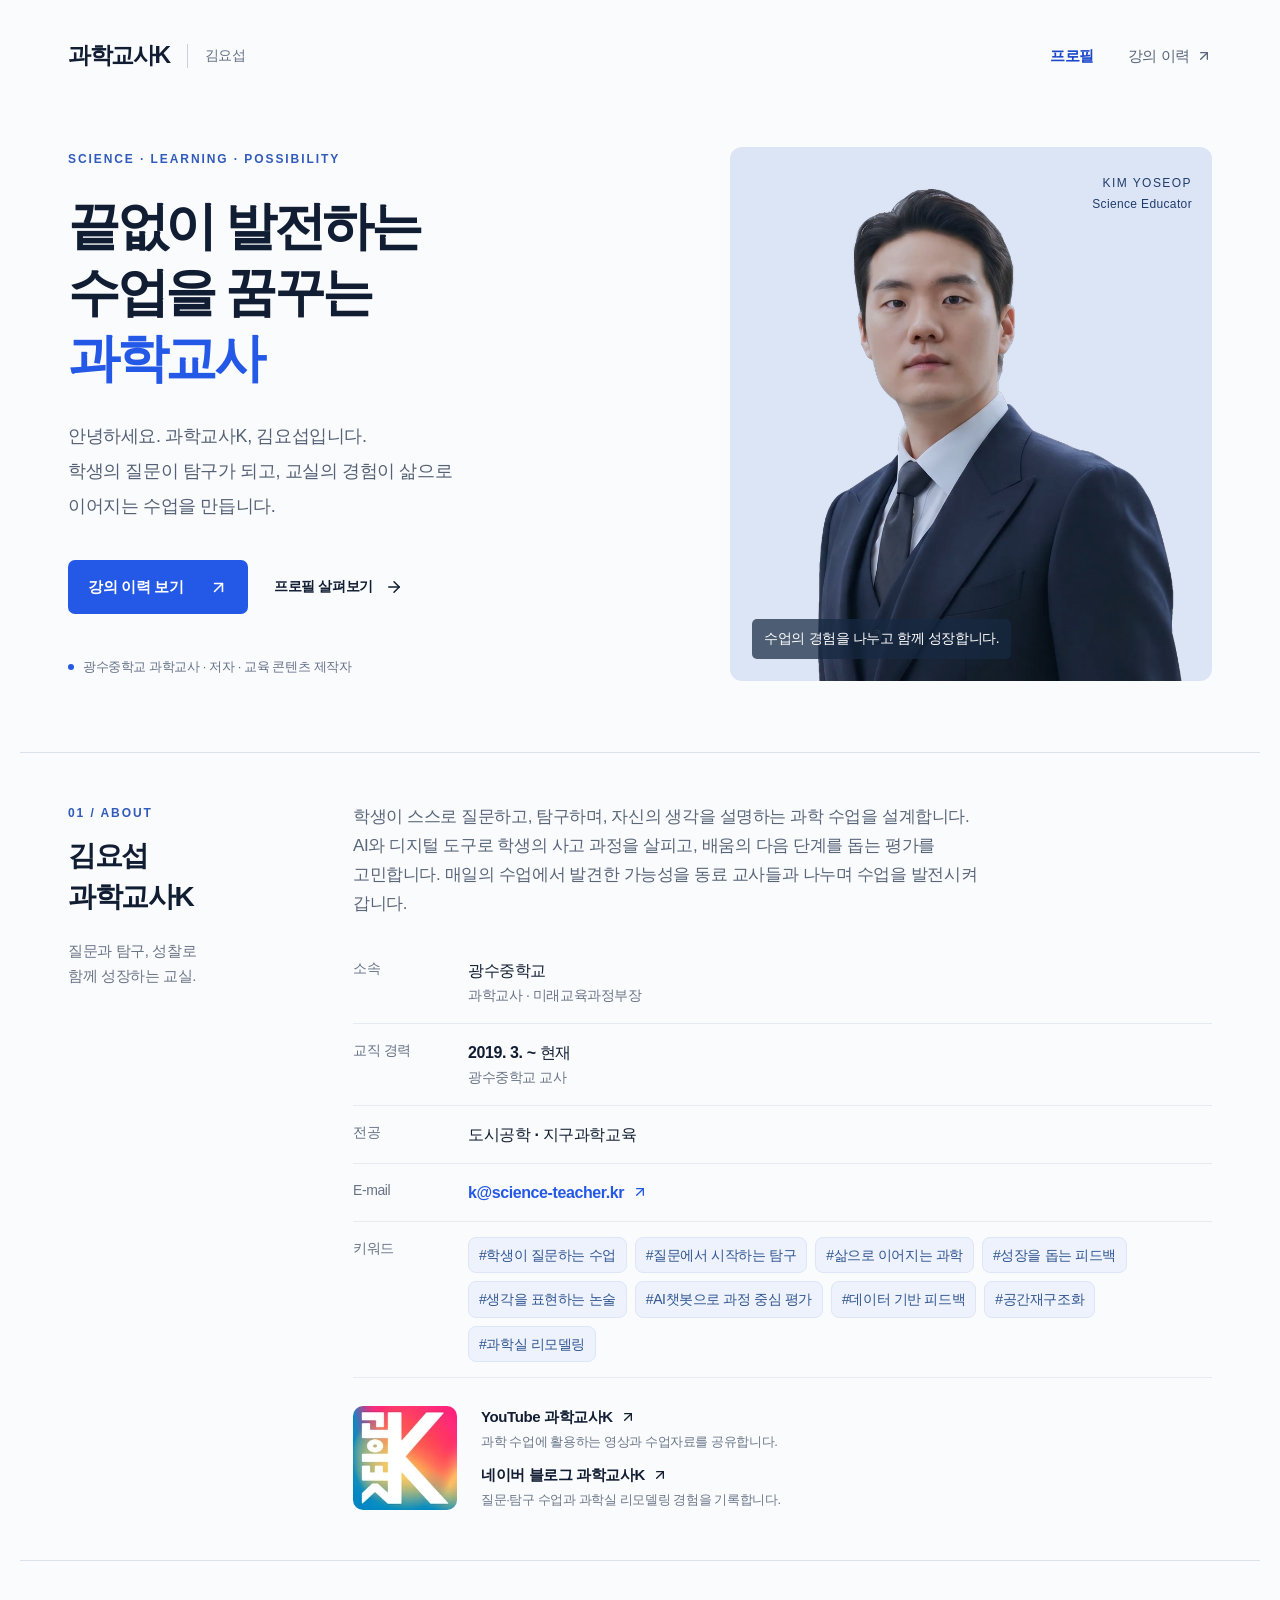
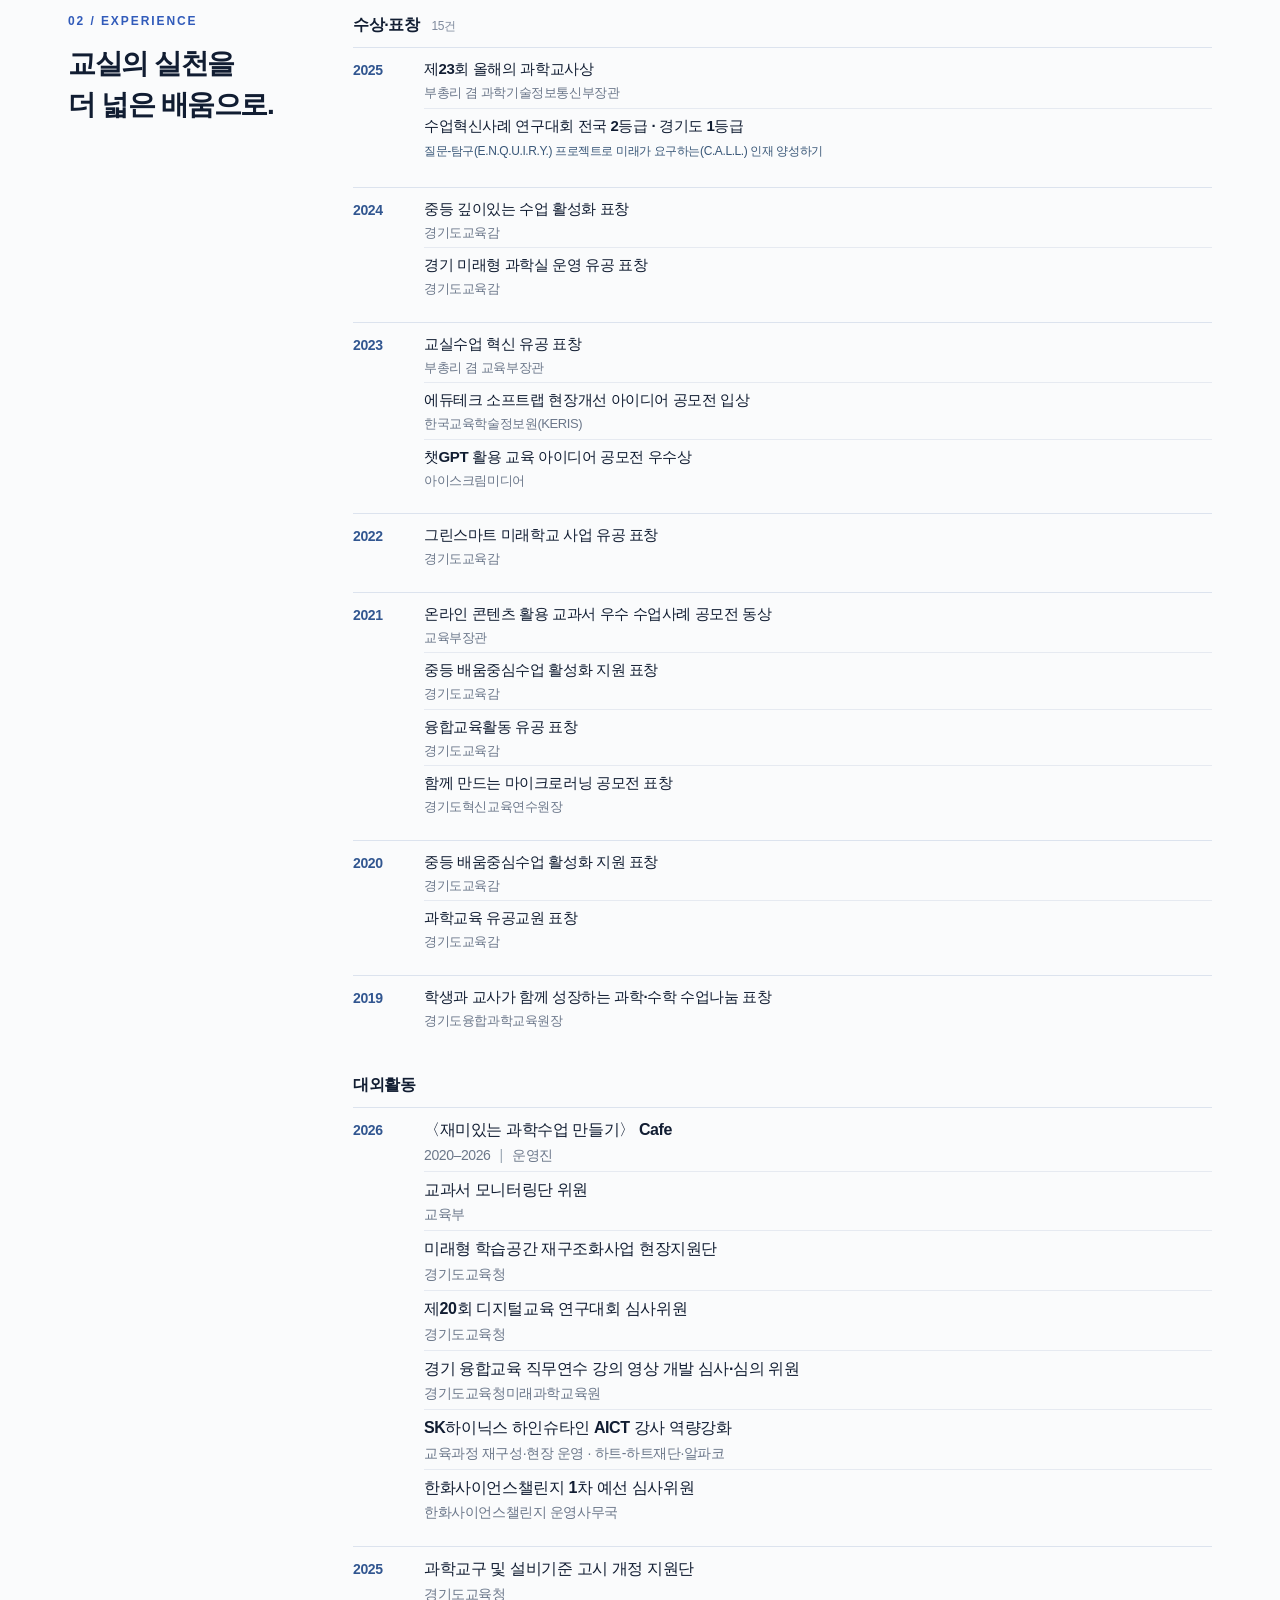
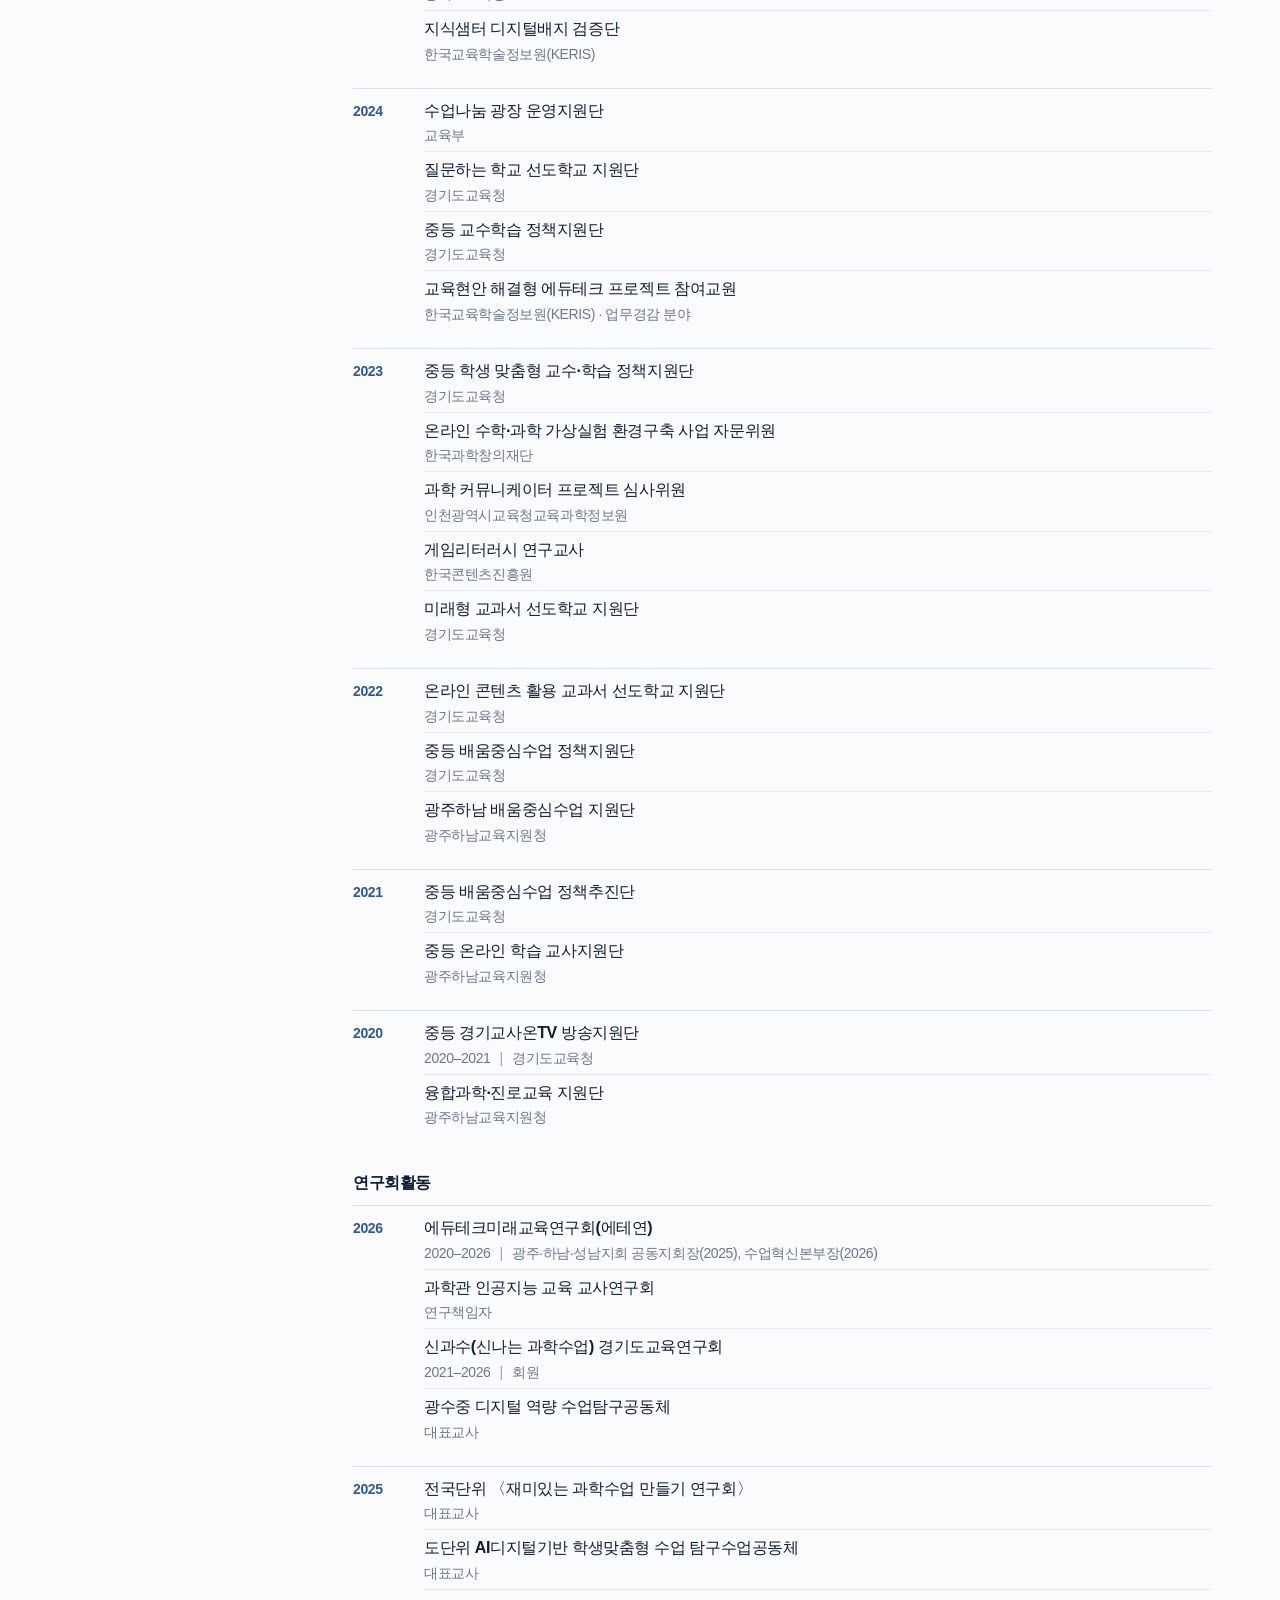
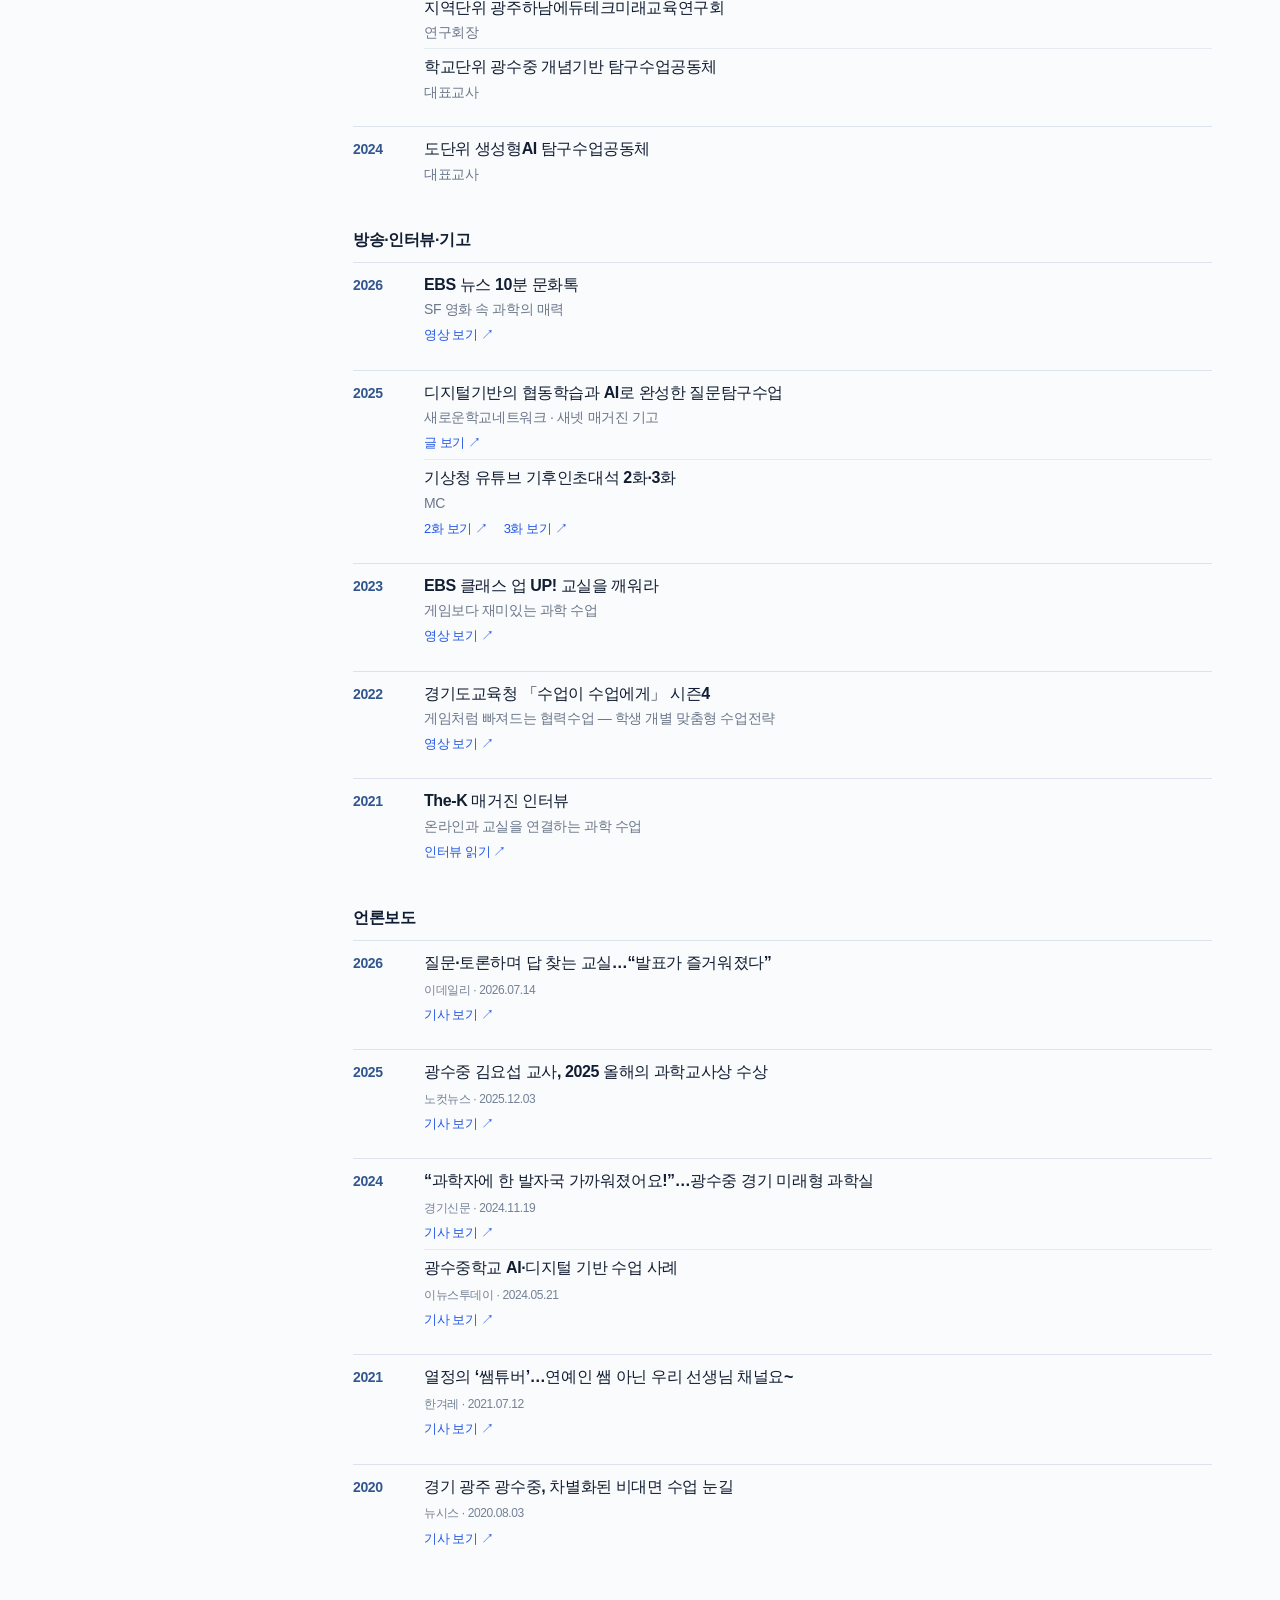
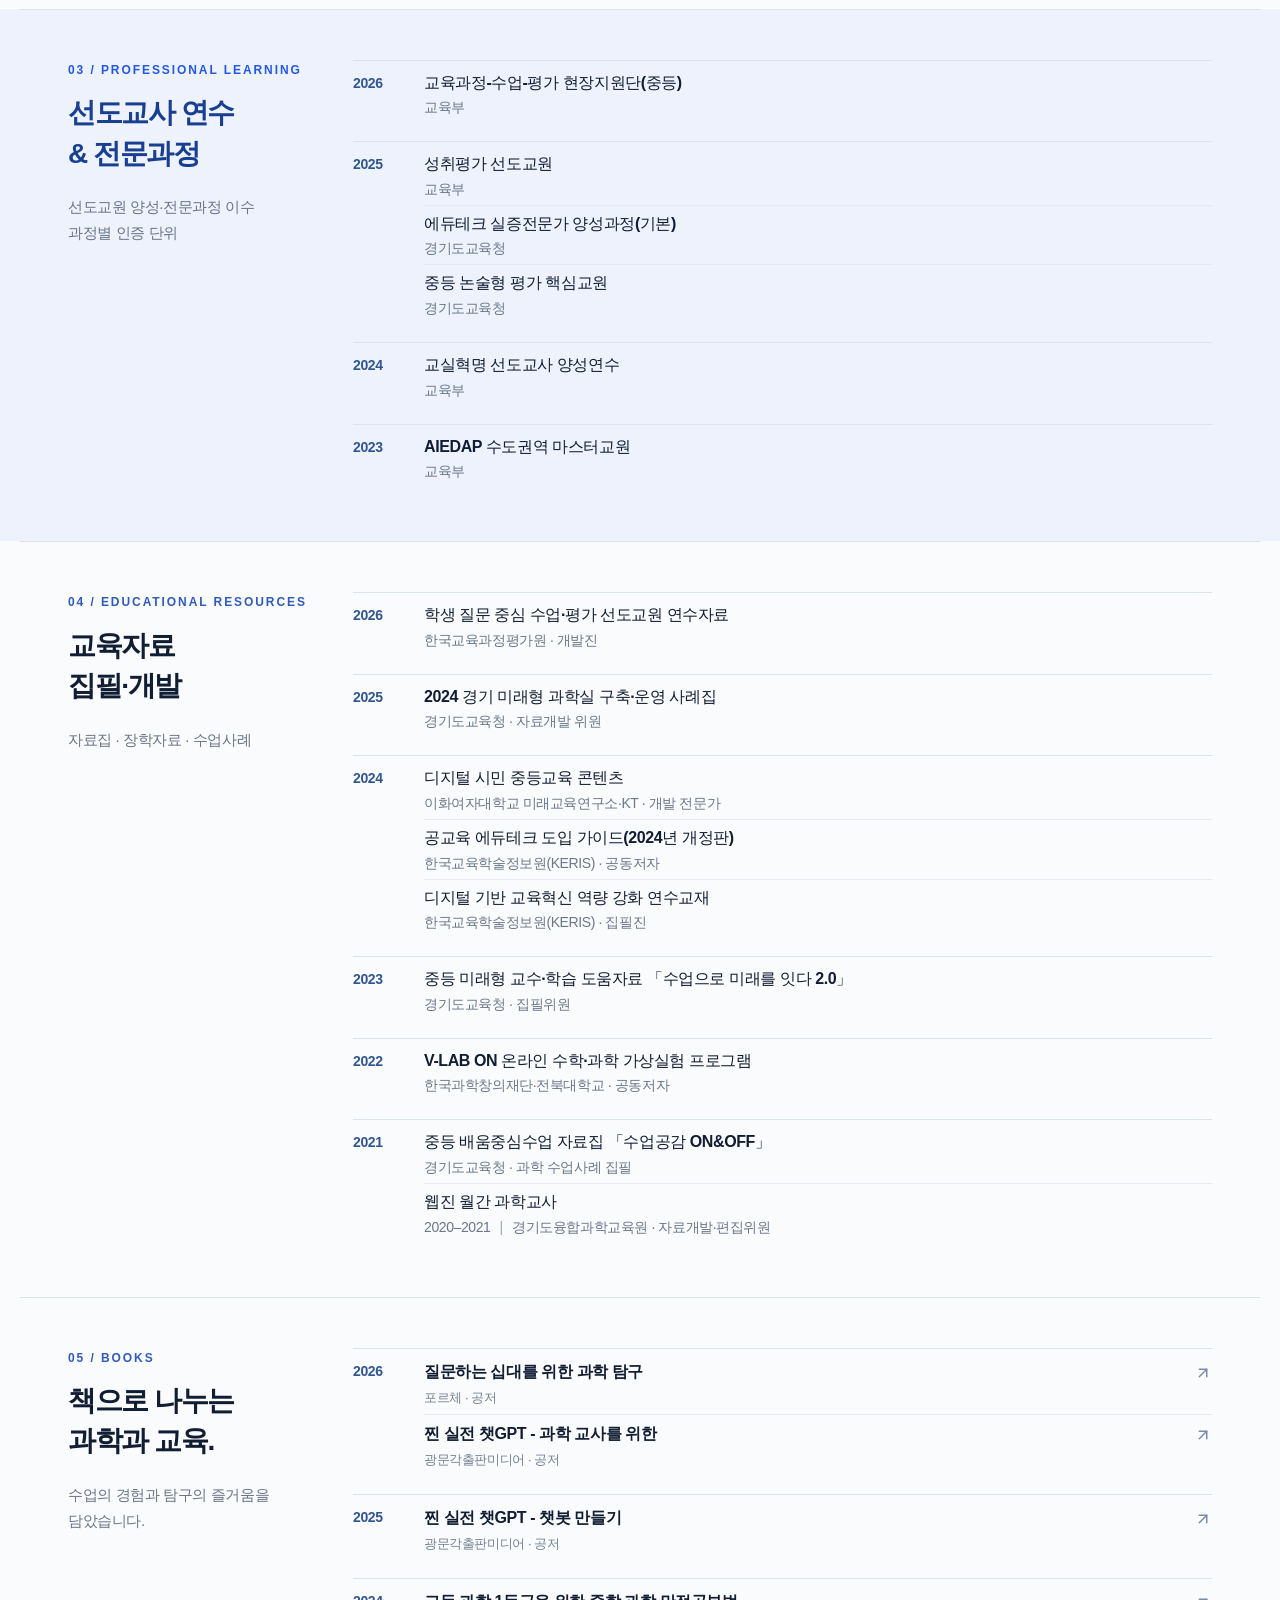
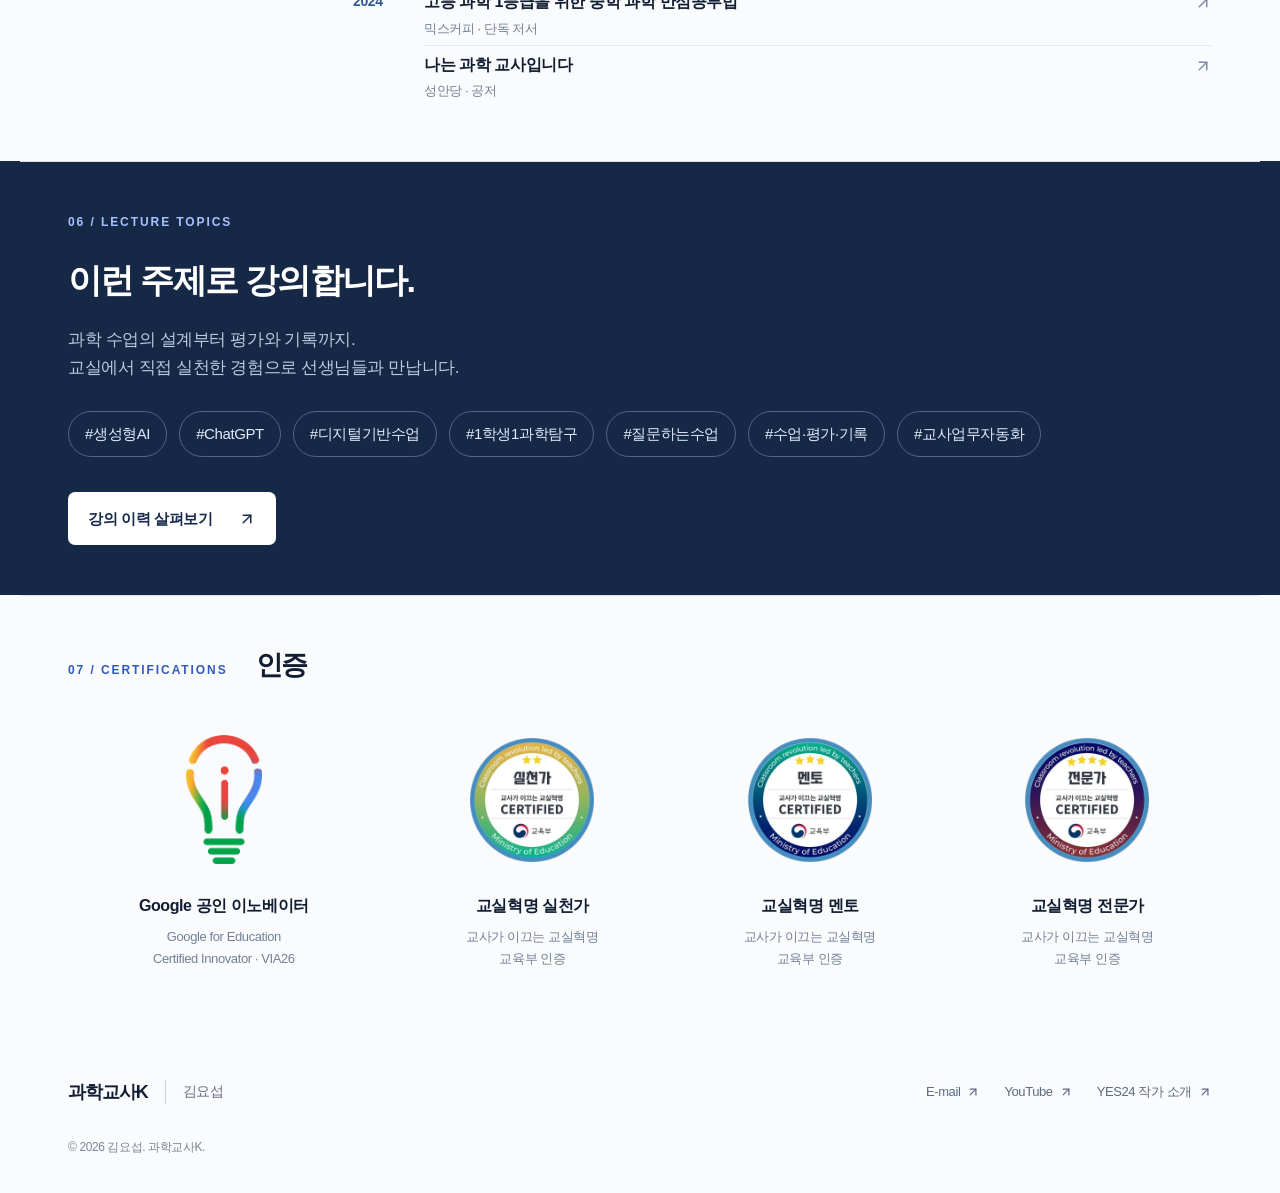
==== index.html @ 391d76a0 "Publish profile and lectures with updated awards and research groups" ====
<!DOCTYPE html><html lang="ko"><head><meta charSet="utf-8"/><meta name="viewport" content="width=device-width, initial-scale=1"/><link rel="stylesheet" href="/index.RloR6qIb.css" data-rsc-css-href="/index.RloR6qIb.css" data-precedence="vite-rsc/importer-resources"/><title>과학교사K 김요섭 | 질문하는 수업·AI 교육·교사 연수</title><meta name="description" content="과학교사K 김요섭의 공식 홈페이지. 질문하는 학교·질문있는 수업을 위한 학생 질문 중심 수업 설계, AI·디지털 도구 활용, 과정 중심 평가·논술형 평가, 생활기록부·교사 업무자동화 등 교과를 아우르는 교사 연수 분야와 강의 이력을 소개합니다."/><meta name="keywords" content="과학교사K,김요섭,김요섭 교사,김요섭 강사,질문하는 학교,질문하는학교,질문하는 수업,질문있는 수업,학생 질문 중심 수업,학생 주도 과학탐구,교사 연수,교원 연수,교사 연수 강사,수업 설계,과정 중심 평가,논술형 평가,AI 활용 수업,에듀테크 연수,ChatGPT,Gemini,노트북LM,교육용 챗봇,생활기록부 자동화,교사 업무자동화,공간재구조화,과학실 리모델링"/><meta name="author" content="김요섭 · 과학교사K"/><meta property="og:title" content="과학교사K 김요섭 | 질문하는 수업·AI 교육·교사 연수"/><meta property="og:description" content="학생 질문 중심 수업, AI·디지털 교육, 수업·평가·기록을 나누는 김요섭 교사의 공식 프로필과 강의 이력입니다."/><meta property="og:site_name" content="과학교사K 김요섭"/><meta property="og:type" content="website"/><meta property="og:locale" content="ko_KR"/><meta name="twitter:card" content="summary"/><meta name="twitter:title" content="과학교사K 김요섭 | 질문하는 수업·AI 교육·교사 연수"/><meta name="twitter:description" content="학생 질문 중심 수업, AI·디지털 교육, 수업·평가·기록을 나누는 김요섭 교사의 공식 프로필과 강의 이력입니다."/><link rel="icon" href="/favicon.ico" sizes="any"/><link rel="icon" href="/favicon-32.png" type="image/png" sizes="32x32"/><link rel="apple-touch-icon" href="/apple-touch-icon.png"/>
</head><body><a class="skip-link" href="#main">본문 바로가기</a><header class="site-header wrap"><a class="brand" href="/">과학교사K<span>김요섭</span></a><nav aria-label="주 메뉴"><a href="/" aria-current="page">프로필</a><a href="/lectures">강의 이력 <svg xmlns="http://www.w3.org/2000/svg" width="16" height="16" viewBox="0 0 24 24" fill="none" stroke="currentColor" stroke-width="2" stroke-linecap="round" stroke-linejoin="round" class="lucide lucide-arrow-up-right" aria-hidden="true"><path d="M7 7h10v10"></path><path d="M7 17 17 7"></path></svg></a></nav></header><main id="main"><section class="hero wrap"><div class="hero-copy"><p class="eyebrow">SCIENCE · LEARNING · POSSIBILITY</p><h1>끝없이 발전하는<br/>수업을 꿈꾸는<br/><em>과학교사</em></h1><p class="intro">안녕하세요. 과학교사K, 김요섭입니다.<br/>학생의 질문이 탐구가 되고, 교실의 경험이 삶으로 이어지는 수업을 만듭니다.</p><div class="hero-actions"><a class="primary-link" href="/lectures">강의 이력 보기 <svg xmlns="http://www.w3.org/2000/svg" width="19" height="19" viewBox="0 0 24 24" fill="none" stroke="currentColor" stroke-width="2" stroke-linecap="round" stroke-linejoin="round" class="lucide lucide-arrow-up-right" aria-hidden="true"><path d="M7 7h10v10"></path><path d="M7 17 17 7"></path></svg></a><a class="text-link" href="#profile">프로필 살펴보기 <svg xmlns="http://www.w3.org/2000/svg" width="18" height="18" viewBox="0 0 24 24" fill="none" stroke="currentColor" stroke-width="2" stroke-linecap="round" stroke-linejoin="round" class="lucide lucide-arrow-right" aria-hidden="true"><path d="M5 12h14"></path><path d="m12 5 7 7-7 7"></path></svg></a></div><div class="hero-note"><span class="status-dot"></span>광수중학교 과학교사 · 저자 · 교육 콘텐츠 제작자</div></div><figure class="portrait-card"><div class="portrait-frame"><img src="/portrait.webp" alt="과학교사 김요섭 프로필" width="1248" height="2752" loading="lazy" fetchPriority="high" decoding="async" class="portrait" data-nimg="1"/></div><figcaption class="portrait-meta"><span class="portrait-label">KIM YOSEOP <b>Science Educator</b></span><span class="portrait-caption">수업의 경험을 나누고 함께 성장합니다.</span></figcaption></figure></section><section class="profile-section wrap" id="profile"><div class="section-grid"><div class="section-heading"><p class="eyebrow">01 / ABOUT</p><h2>김요섭<br/>과학교사K</h2><p>질문과 탐구, 성찰로<br/>함께 성장하는 교실.</p></div><div><p class="section-copy about-copy">학생이 스스로 질문하고, 탐구하며, 자신의 생각을 설명하는 과학 수업을 설계합니다. AI와 디지털 도구로 학생의 사고 과정을 살피고, 배움의 다음 단계를 돕는 평가를 고민합니다. 매일의 수업에서 발견한 가능성을 동료 교사들과 나누며 수업을 발전시켜 갑니다.</p><dl class="profile-details"><div><dt>소속</dt><dd>광수중학교<small>과학교사 · 미래교육과정부장</small></dd></div><div><dt>교직 경력</dt><dd>2019. 3. ~ 현재<small>광수중학교 교사</small></dd></div><div><dt>전공</dt><dd>도시공학 · 지구과학교육</dd></div><div><dt>E-mail</dt><dd><a class="contact-mail" href="mailto:k@science-teacher.kr">k@science-teacher.kr <svg xmlns="http://www.w3.org/2000/svg" width="16" height="16" viewBox="0 0 24 24" fill="none" stroke="currentColor" stroke-width="2" stroke-linecap="round" stroke-linejoin="round" class="lucide lucide-arrow-up-right" aria-hidden="true"><path d="M7 7h10v10"></path><path d="M7 17 17 7"></path></svg></a></dd></div><div><dt>키워드</dt><dd class="profile-keywords"><span>#학생이 질문하는 수업</span><span>#질문에서 시작하는 탐구</span><span>#삶으로 이어지는 과학</span><span>#성장을 돕는 피드백</span><span>#생각을 표현하는 논술</span><span>#AI챗봇으로 과정 중심 평가</span><span>#데이터 기반 피드백</span><span>#공간재구조화</span><span>#과학실 리모델링</span></dd></div></dl><div class="channel-strip"><img src="/channel-logo.webp" alt="과학교사K 채널 로고" width="104" height="104" loading="lazy" decoding="async" data-nimg="1"/><div class="channel-links"><div><a href="https://www.youtube.com/@%EA%B3%BC%ED%95%99%EA%B5%90%EC%82%ACK" target="_blank" rel="noreferrer">YouTube 과학교사K <svg xmlns="http://www.w3.org/2000/svg" width="16" height="16" viewBox="0 0 24 24" fill="none" stroke="currentColor" stroke-width="2" stroke-linecap="round" stroke-linejoin="round" class="lucide lucide-arrow-up-right" aria-hidden="true"><path d="M7 7h10v10"></path><path d="M7 17 17 7"></path></svg></a><p>과학 수업에 활용하는 영상과 수업자료를 공유합니다.</p></div><div><a href="https://blog.naver.com/obafgkim" target="_blank" rel="noreferrer">네이버 블로그 과학교사K <svg xmlns="http://www.w3.org/2000/svg" width="16" height="16" viewBox="0 0 24 24" fill="none" stroke="currentColor" stroke-width="2" stroke-linecap="round" stroke-linejoin="round" class="lucide lucide-arrow-up-right" aria-hidden="true"><path d="M7 7h10v10"></path><path d="M7 17 17 7"></path></svg></a><p>질문·탐구 수업과 과학실 리모델링 경험을 기록합니다.</p></div></div></div></div></div></section><section class="profile-section wrap"><div class="section-grid"><div class="section-heading"><p class="eyebrow">02 / EXPERIENCE</p><h2>교실의 실천을<br/>더 넓은 배움으로.</h2></div><div><div class="credential-group awards-group"><h3>수상·표창<!-- --> <span class="section-count">15<!-- -->건</span></h3><div class="activities-by-year"><section class="activity-year"><h4>2025</h4><ul><li><div class="resume-title">제23회 올해의 과학교사상</div><p class="resume-detail">부총리 겸 과학기술정보통신부장관</p></li><li><div class="resume-title">수업혁신사례 연구대회 전국 2등급 · 경기도 1등급</div><p class="research-title">질문-탐구(E.N.Q.U.I.R.Y.) 프로젝트로 미래가 요구하는(C.A.L.L.) 인재 양성하기</p></li></ul></section><section class="activity-year"><h4>2024</h4><ul><li><div class="resume-title">중등 깊이있는 수업 활성화 표창</div><p class="resume-detail">경기도교육감</p></li><li><div class="resume-title">경기 미래형 과학실 운영 유공 표창</div><p class="resume-detail">경기도교육감</p></li></ul></section><section class="activity-year"><h4>2023</h4><ul><li><div class="resume-title">교실수업 혁신 유공 표창</div><p class="resume-detail">부총리 겸 교육부장관</p></li><li><div class="resume-title">에듀테크 소프트랩 현장개선 아이디어 공모전 입상</div><p class="resume-detail">한국교육학술정보원(KERIS)</p></li><li><div class="resume-title">챗GPT 활용 교육 아이디어 공모전 우수상</div><p class="resume-detail">아이스크림미디어</p></li></ul></section><section class="activity-year"><h4>2022</h4><ul><li><div class="resume-title">그린스마트 미래학교 사업 유공 표창</div><p class="resume-detail">경기도교육감</p></li></ul></section><section class="activity-year"><h4>2021</h4><ul><li><div class="resume-title">온라인 콘텐츠 활용 교과서 우수 수업사례 공모전 동상</div><p class="resume-detail">교육부장관</p></li><li><div class="resume-title">중등 배움중심수업 활성화 지원 표창</div><p class="resume-detail">경기도교육감</p></li><li><div class="resume-title">융합교육활동 유공 표창</div><p class="resume-detail">경기도교육감</p></li><li><div class="resume-title">함께 만드는 마이크로러닝 공모전 표창</div><p class="resume-detail">경기도혁신교육연수원장</p></li></ul></section><section class="activity-year"><h4>2020</h4><ul><li><div class="resume-title">중등 배움중심수업 활성화 지원 표창</div><p class="resume-detail">경기도교육감</p></li><li><div class="resume-title">과학교육 유공교원 표창</div><p class="resume-detail">경기도교육감</p></li></ul></section><section class="activity-year"><h4>2019</h4><ul><li><div class="resume-title">학생과 교사가 함께 성장하는 과학·수학 수업나눔 표창</div><p class="resume-detail">경기도융합과학교육원장</p></li></ul></section></div></div><div class="credential-group external-group"><h3>대외활동</h3><div class="activities-by-year"><section class="activity-year"><h4>2026</h4><ul><li><div class="resume-title">〈재미있는 과학수업 만들기〉 Cafe</div><p class="resume-detail"><span>2020–2026</span><span class="year-divider" aria-hidden="true">|</span>운영진</p></li><li><div class="resume-title">교과서 모니터링단 위원</div><p class="resume-detail">교육부</p></li><li><div class="resume-title">미래형 학습공간 재구조화사업 현장지원단</div><p class="resume-detail">경기도교육청</p></li><li><div class="resume-title">제20회 디지털교육 연구대회 심사위원</div><p class="resume-detail">경기도교육청</p></li><li><div class="resume-title">경기 융합교육 직무연수 강의 영상 개발 심사·심의 위원</div><p class="resume-detail">경기도교육청미래과학교육원</p></li><li><div class="resume-title">SK하이닉스 하인슈타인 AICT 강사 역량강화</div><p class="resume-detail">교육과정 재구성·현장 운영 · 하트-하트재단·알파코</p></li><li><div class="resume-title">한화사이언스챌린지 1차 예선 심사위원</div><p class="resume-detail">한화사이언스챌린지 운영사무국</p></li></ul></section><section class="activity-year"><h4>2025</h4><ul><li><div class="resume-title">과학교구 및 설비기준 고시 개정 지원단</div><p class="resume-detail">경기도교육청</p></li><li><div class="resume-title">지식샘터 디지털배지 검증단</div><p class="resume-detail">한국교육학술정보원(KERIS)</p></li></ul></section><section class="activity-year"><h4>2024</h4><ul><li><div class="resume-title">수업나눔 광장 운영지원단</div><p class="resume-detail">교육부</p></li><li><div class="resume-title">질문하는 학교 선도학교 지원단</div><p class="resume-detail">경기도교육청</p></li><li><div class="resume-title">중등 교수학습 정책지원단</div><p class="resume-detail">경기도교육청</p></li><li><div class="resume-title">교육현안 해결형 에듀테크 프로젝트 참여교원</div><p class="resume-detail">한국교육학술정보원(KERIS) · 업무경감 분야</p></li></ul></section><section class="activity-year"><h4>2023</h4><ul><li><div class="resume-title">중등 학생 맞춤형 교수·학습 정책지원단</div><p class="resume-detail">경기도교육청</p></li><li><div class="resume-title">온라인 수학·과학 가상실험 환경구축 사업 자문위원</div><p class="resume-detail">한국과학창의재단</p></li><li><div class="resume-title">과학 커뮤니케이터 프로젝트 심사위원</div><p class="resume-detail">인천광역시교육청교육과학정보원</p></li><li><div class="resume-title">게임리터러시 연구교사</div><p class="resume-detail">한국콘텐츠진흥원</p></li><li><div class="resume-title">미래형 교과서 선도학교 지원단</div><p class="resume-detail">경기도교육청</p></li></ul></section><section class="activity-year"><h4>2022</h4><ul><li><div class="resume-title">온라인 콘텐츠 활용 교과서 선도학교 지원단</div><p class="resume-detail">경기도교육청</p></li><li><div class="resume-title">중등 배움중심수업 정책지원단</div><p class="resume-detail">경기도교육청</p></li><li><div class="resume-title">광주하남 배움중심수업 지원단</div><p class="resume-detail">광주하남교육지원청</p></li></ul></section><section class="activity-year"><h4>2021</h4><ul><li><div class="resume-title">중등 배움중심수업 정책추진단</div><p class="resume-detail">경기도교육청</p></li><li><div class="resume-title">중등 온라인 학습 교사지원단</div><p class="resume-detail">광주하남교육지원청</p></li></ul></section><section class="activity-year"><h4>2020</h4><ul><li><div class="resume-title">중등 경기교사온TV 방송지원단</div><p class="resume-detail"><span>2020–2021</span><span class="year-divider" aria-hidden="true">|</span>경기도교육청</p></li><li><div class="resume-title">융합과학·진로교육 지원단</div><p class="resume-detail">광주하남교육지원청</p></li></ul></section></div></div><div class="credential-group research-group"><h3>연구회활동</h3><div class="activities-by-year"><section class="activity-year"><h4>2026</h4><ul><li><div class="resume-title">에듀테크미래교육연구회(에테연)</div><p class="resume-detail"><span>2020–2026</span><span class="year-divider" aria-hidden="true">|</span>광주·하남·성남지회 공동지회장(2025), 수업혁신본부장(2026)</p></li><li><div class="resume-title">과학관 인공지능 교육 교사연구회</div><p class="resume-detail">연구책임자</p></li><li><div class="resume-title">신과수(신나는 과학수업) 경기도교육연구회</div><p class="resume-detail"><span>2021–2026</span><span class="year-divider" aria-hidden="true">|</span>회원</p></li><li><div class="resume-title">광수중 디지털 역량 수업탐구공동체</div><p class="resume-detail">대표교사</p></li></ul></section><section class="activity-year"><h4>2025</h4><ul><li><div class="resume-title">전국단위 〈재미있는 과학수업 만들기 연구회〉</div><p class="resume-detail">대표교사</p></li><li><div class="resume-title">도단위 AI디지털기반 학생맞춤형 수업 탐구수업공동체</div><p class="resume-detail">대표교사</p></li><li><div class="resume-title">지역단위 광주하남에듀테크미래교육연구회</div><p class="resume-detail">연구회장</p></li><li><div class="resume-title">학교단위 광수중 개념기반 탐구수업공동체</div><p class="resume-detail">대표교사</p></li></ul></section><section class="activity-year"><h4>2024</h4><ul><li><div class="resume-title">도단위 생성형AI 탐구수업공동체</div><p class="resume-detail">대표교사</p></li></ul></section></div></div><div class="credential-group"><h3>방송·인터뷰·기고</h3><div class="activities-by-year"><section class="activity-year"><h4>2026</h4><ul><li><div class="resume-title">EBS 뉴스 10분 문화톡</div><p class="resume-detail">SF 영화 속 과학의 매력</p><div class="media-links"><a href="https://www.youtube.com/watch?v=vOYNERDF6ms" target="_blank" rel="noreferrer" aria-label="EBS 뉴스 10분 문화톡 영상 보기">영상 보기<!-- --> ↗</a></div></li></ul></section><section class="activity-year"><h4>2025</h4><ul><li><div class="resume-title">디지털기반의 협동학습과 AI로 완성한 질문탐구수업</div><p class="resume-detail">새로운학교네트워크 · 새넷 매거진 기고</p><div class="media-links"><a href="https://brunch.co.kr/@36cac28a4163401/116" target="_blank" rel="noreferrer" aria-label="디지털기반의 협동학습과 AI로 완성한 질문탐구수업 글 보기">글 보기<!-- --> ↗</a></div></li><li><div class="resume-title">기상청 유튜브 기후인초대석 2화·3화</div><p class="resume-detail">MC</p><div class="media-links"><a href="https://www.youtube.com/watch?v=xS3yrJSyLQk" target="_blank" rel="noreferrer" aria-label="기상청 유튜브 기후인초대석 2화·3화 2화 보기">2화 보기<!-- --> ↗</a><a href="https://www.youtube.com/watch?v=YHXwu2OKgMY" target="_blank" rel="noreferrer" aria-label="기상청 유튜브 기후인초대석 2화·3화 3화 보기">3화 보기<!-- --> ↗</a></div></li></ul></section><section class="activity-year"><h4>2023</h4><ul><li><div class="resume-title">EBS 클래스 업 UP! 교실을 깨워라</div><p class="resume-detail">게임보다 재미있는 과학 수업</p><div class="media-links"><a href="https://www.youtube.com/watch?v=njBpmQTimPo" target="_blank" rel="noreferrer" aria-label="EBS 클래스 업 UP! 교실을 깨워라 영상 보기">영상 보기<!-- --> ↗</a></div></li></ul></section><section class="activity-year"><h4>2022</h4><ul><li><div class="resume-title">경기도교육청 「수업이 수업에게」 시즌4</div><p class="resume-detail">게임처럼 빠져드는 협력수업 — 학생 개별 맞춤형 수업전략</p><div class="media-links"><a href="https://www.youtube.com/watch?v=W8YiNtd2aBg&amp;t=344s" target="_blank" rel="noreferrer" aria-label="경기도교육청 「수업이 수업에게」 시즌4 영상 보기">영상 보기<!-- --> ↗</a></div></li></ul></section><section class="activity-year"><h4>2021</h4><ul><li><div class="resume-title">The-K 매거진 인터뷰</div><p class="resume-detail">온라인과 교실을 연결하는 과학 수업</p><div class="media-links"><a href="https://www.thekmagazine.co.kr/data/theK_2109/sub2_03.php" target="_blank" rel="noreferrer" aria-label="The-K 매거진 인터뷰 인터뷰 읽기">인터뷰 읽기<!-- --> ↗</a></div></li></ul></section></div></div><div class="credential-group"><h3>언론보도</h3><div class="activities-by-year"><section class="activity-year"><h4>2026</h4><ul><li><div class="resume-title">질문·토론하며 답 찾는 교실…“발표가 즐거워졌다”</div><p class="press-detail">이데일리<!-- --> · <!-- -->2026.07.14</p><div class="media-links"><a href="https://www.edaily.co.kr/news/newspath.asp?newsid=02099206645514520" target="_blank" rel="noreferrer" aria-label="질문·토론하며 답 찾는 교실…“발표가 즐거워졌다” 기사 보기">기사 보기<!-- --> ↗</a></div></li></ul></section><section class="activity-year"><h4>2025</h4><ul><li><div class="resume-title">광수중 김요섭 교사, 2025 올해의 과학교사상 수상</div><p class="press-detail">노컷뉴스<!-- --> · <!-- -->2025.12.03</p><div class="media-links"><a href="https://www.nocutnews.co.kr/news/6437696?utm_source=naver&amp;utm_medium=article&amp;utm_campaign=20251203030015" target="_blank" rel="noreferrer" aria-label="광수중 김요섭 교사, 2025 올해의 과학교사상 수상 기사 보기">기사 보기<!-- --> ↗</a></div></li></ul></section><section class="activity-year"><h4>2024</h4><ul><li><div class="resume-title">“과학자에 한 발자국 가까워졌어요!”…광수중 경기 미래형 과학실</div><p class="press-detail">경기신문<!-- --> · <!-- -->2024.11.19</p><div class="media-links"><a href="https://www.kgnews.co.kr/news/article.html?no=817783" target="_blank" rel="noreferrer" aria-label="“과학자에 한 발자국 가까워졌어요!”…광수중 경기 미래형 과학실 기사 보기">기사 보기<!-- --> ↗</a></div></li><li><div class="resume-title">광수중학교 AI·디지털 기반 수업 사례</div><p class="press-detail">이뉴스투데이<!-- --> · <!-- -->2024.05.21</p><div class="media-links"><a href="https://www.enewstoday.co.kr/news/articleView.html?idxno=2130225" target="_blank" rel="noreferrer" aria-label="광수중학교 AI·디지털 기반 수업 사례 기사 보기">기사 보기<!-- --> ↗</a></div></li></ul></section><section class="activity-year"><h4>2021</h4><ul><li><div class="resume-title">열정의 ‘쌤튜버’…연예인 쌤 아닌 우리 선생님 채널요~</div><p class="press-detail">한겨레<!-- --> · <!-- -->2021.07.12</p><div class="media-links"><a href="https://www.hani.co.kr/arti/area/capital/1003102.html" target="_blank" rel="noreferrer" aria-label="열정의 ‘쌤튜버’…연예인 쌤 아닌 우리 선생님 채널요~ 기사 보기">기사 보기<!-- --> ↗</a></div></li></ul></section><section class="activity-year"><h4>2020</h4><ul><li><div class="resume-title">경기 광주 광수중, 차별화된 비대면 수업 눈길</div><p class="press-detail">뉴시스<!-- --> · <!-- -->2020.08.03</p><div class="media-links"><a href="https://www.newsis.com/view/NISX20200803_0001116624" target="_blank" rel="noreferrer" aria-label="경기 광주 광수중, 차별화된 비대면 수업 눈길 기사 보기">기사 보기<!-- --> ↗</a></div></li></ul></section></div></div></div></div></section><div class="training-section"><section class="profile-section wrap"><div class="section-grid"><div class="section-heading"><p class="eyebrow">03 / PROFESSIONAL LEARNING</p><h2>선도교사 연수<br/>&amp; 전문과정</h2><p>선도교원 양성·전문과정 이수<br/>과정별 인증 단위</p></div><div><div class="activities-by-year"><section class="activity-year"><h4>2026</h4><ul><li><div class="resume-title">교육과정-수업-평가 현장지원단(중등)</div><p class="resume-detail">교육부</p></li></ul></section><section class="activity-year"><h4>2025</h4><ul><li><div class="resume-title">성취평가 선도교원</div><p class="resume-detail">교육부</p></li><li><div class="resume-title">에듀테크 실증전문가 양성과정(기본)</div><p class="resume-detail">경기도교육청</p></li><li><div class="resume-title">중등 논술형 평가 핵심교원</div><p class="resume-detail">경기도교육청</p></li></ul></section><section class="activity-year"><h4>2024</h4><ul><li><div class="resume-title">교실혁명 선도교사 양성연수</div><p class="resume-detail">교육부</p></li></ul></section><section class="activity-year"><h4>2023</h4><ul><li><div class="resume-title">AIEDAP 수도권역 마스터교원</div><p class="resume-detail">교육부</p></li></ul></section></div></div></div></section></div><section class="profile-section wrap"><div class="section-grid"><div class="section-heading"><p class="eyebrow">04 / EDUCATIONAL RESOURCES</p><h2>교육자료<br/>집필·개발</h2><p>자료집 · 장학자료 · 수업사례</p></div><div class="activities-by-year"><section class="activity-year"><h4>2026</h4><ul><li><div class="resume-title">학생 질문 중심 수업·평가 선도교원 연수자료</div><p class="resume-detail">한국교육과정평가원 · 개발진</p></li></ul></section><section class="activity-year"><h4>2025</h4><ul><li><div class="resume-title">2024 경기 미래형 과학실 구축·운영 사례집</div><p class="resume-detail">경기도교육청 · 자료개발 위원</p></li></ul></section><section class="activity-year"><h4>2024</h4><ul><li><div class="resume-title">디지털 시민 중등교육 콘텐츠</div><p class="resume-detail">이화여자대학교 미래교육연구소·KT · 개발 전문가</p></li><li><div class="resume-title">공교육 에듀테크 도입 가이드(2024년 개정판)</div><p class="resume-detail">한국교육학술정보원(KERIS) · 공동저자</p></li><li><div class="resume-title">디지털 기반 교육혁신 역량 강화 연수교재</div><p class="resume-detail">한국교육학술정보원(KERIS) · 집필진</p></li></ul></section><section class="activity-year"><h4>2023</h4><ul><li><div class="resume-title">중등 미래형 교수·학습 도움자료 「수업으로 미래를 잇다 2.0」</div><p class="resume-detail">경기도교육청 · 집필위원</p></li></ul></section><section class="activity-year"><h4>2022</h4><ul><li><div class="resume-title">V-LAB ON 온라인 수학·과학 가상실험 프로그램</div><p class="resume-detail">한국과학창의재단·전북대학교 · 공동저자</p></li></ul></section><section class="activity-year"><h4>2021</h4><ul><li><div class="resume-title">중등 배움중심수업 자료집 「수업공감 ON&amp;OFF」</div><p class="resume-detail">경기도교육청 · 과학 수업사례 집필</p></li><li><div class="resume-title">웹진 월간 과학교사</div><p class="resume-detail"><span>2020–2021</span><span class="year-divider" aria-hidden="true">|</span>경기도융합과학교육원 · 자료개발·편집위원</p></li></ul></section></div></div></section><section class="profile-section wrap"><div class="section-grid"><div class="section-heading"><p class="eyebrow">05 / BOOKS</p><h2>책으로 나누는<br/>과학과 교육.</h2><p>수업의 경험과 탐구의 즐거움을 담았습니다.</p></div><div class="books-by-year"><section class="activity-year book-year-group"><h4>2026</h4><ul class="books-list"><li><a class="book-link" href="https://www.yes24.com/product/goods/183238275" target="_blank" rel="noreferrer"><div><div class="book-title">질문하는 십대를 위한 과학 탐구</div><p class="book-meta">포르체<!-- --> · <!-- -->공저</p></div><svg xmlns="http://www.w3.org/2000/svg" width="18" height="18" viewBox="0 0 24 24" fill="none" stroke="currentColor" stroke-width="2" stroke-linecap="round" stroke-linejoin="round" class="lucide lucide-arrow-up-right" aria-hidden="true"><path d="M7 7h10v10"></path><path d="M7 17 17 7"></path></svg></a></li><li><a class="book-link" href="https://www.yes24.com/product/goods/181023150" target="_blank" rel="noreferrer"><div><div class="book-title">찐 실전 챗GPT - 과학 교사를 위한</div><p class="book-meta">광문각출판미디어<!-- --> · <!-- -->공저</p></div><svg xmlns="http://www.w3.org/2000/svg" width="18" height="18" viewBox="0 0 24 24" fill="none" stroke="currentColor" stroke-width="2" stroke-linecap="round" stroke-linejoin="round" class="lucide lucide-arrow-up-right" aria-hidden="true"><path d="M7 7h10v10"></path><path d="M7 17 17 7"></path></svg></a></li></ul></section><section class="activity-year book-year-group"><h4>2025</h4><ul class="books-list"><li><a class="book-link" href="https://www.yes24.com/product/goods/145383562" target="_blank" rel="noreferrer"><div><div class="book-title">찐 실전 챗GPT - 챗봇 만들기</div><p class="book-meta">광문각출판미디어<!-- --> · <!-- -->공저</p></div><svg xmlns="http://www.w3.org/2000/svg" width="18" height="18" viewBox="0 0 24 24" fill="none" stroke="currentColor" stroke-width="2" stroke-linecap="round" stroke-linejoin="round" class="lucide lucide-arrow-up-right" aria-hidden="true"><path d="M7 7h10v10"></path><path d="M7 17 17 7"></path></svg></a></li></ul></section><section class="activity-year book-year-group"><h4>2024</h4><ul class="books-list"><li><a class="book-link" href="https://www.yes24.com/product/goods/130135046" target="_blank" rel="noreferrer"><div><div class="book-title">고등 과학 1등급을 위한 중학 과학 만점공부법</div><p class="book-meta">믹스커피<!-- --> · <!-- -->단독 저서</p></div><svg xmlns="http://www.w3.org/2000/svg" width="18" height="18" viewBox="0 0 24 24" fill="none" stroke="currentColor" stroke-width="2" stroke-linecap="round" stroke-linejoin="round" class="lucide lucide-arrow-up-right" aria-hidden="true"><path d="M7 7h10v10"></path><path d="M7 17 17 7"></path></svg></a></li><li><a class="book-link" href="https://www.yes24.com/product/goods/124926273" target="_blank" rel="noreferrer"><div><div class="book-title">나는 과학 교사입니다</div><p class="book-meta">성안당<!-- --> · <!-- -->공저</p></div><svg xmlns="http://www.w3.org/2000/svg" width="18" height="18" viewBox="0 0 24 24" fill="none" stroke="currentColor" stroke-width="2" stroke-linecap="round" stroke-linejoin="round" class="lucide lucide-arrow-up-right" aria-hidden="true"><path d="M7 7h10v10"></path><path d="M7 17 17 7"></path></svg></a></li></ul></section></div></div></section><div class="topic-section"><section class="profile-section wrap"><p class="eyebrow">06 / LECTURE TOPICS</p><h2>이런 주제로 강의합니다.</h2><p class="section-copy">과학 수업의 설계부터 평가와 기록까지.<br/>교실에서 직접 실천한 경험으로 선생님들과 만납니다.</p><div class="tags"><span class="tag">#생성형AI</span><span class="tag">#ChatGPT</span><span class="tag">#디지털기반수업</span><span class="tag">#1학생1과학탐구</span><span class="tag">#질문하는수업</span><span class="tag">#수업·평가·기록</span><span class="tag">#교사업무자동화</span></div><div class="topic-bottom"><a class="primary-link" href="/lectures">강의 이력 살펴보기 <svg xmlns="http://www.w3.org/2000/svg" width="18" height="18" viewBox="0 0 24 24" fill="none" stroke="currentColor" stroke-width="2" stroke-linecap="round" stroke-linejoin="round" class="lucide lucide-arrow-up-right" aria-hidden="true"><path d="M7 7h10v10"></path><path d="M7 17 17 7"></path></svg></a></div></section></div><section class="profile-section wrap certifications"><div class="certification-heading"><p class="eyebrow">07 / CERTIFICATIONS</p><h2>인증</h2></div><div class="certification-grid"><div class="certification-item google-cert"><div class="badge-image"><img src="/google-certified-innovator-symbol.webp" alt="Google for Education Certified Innovator 공식 심벌" width="76" height="130" loading="lazy" decoding="async" data-nimg="1"/></div><h3>Google 공인 이노베이터</h3><p>Google for Education<br/>Certified Innovator · VIA26</p></div><div class="certification-item"><div class="badge-image"><img src="/classroom-revolution-practitioner.webp" alt="교육부 교실혁명 실천가 공식 인증 배지" width="124" height="124" loading="lazy" decoding="async" data-nimg="1"/></div><h3>교실혁명 <!-- -->실천가</h3><p>교사가 이끄는 교실혁명<br/>교육부 인증</p></div><div class="certification-item"><div class="badge-image"><img src="/classroom-revolution-mentor.webp" alt="교육부 교실혁명 멘토 공식 인증 배지" width="124" height="124" loading="lazy" decoding="async" data-nimg="1"/></div><h3>교실혁명 <!-- -->멘토</h3><p>교사가 이끄는 교실혁명<br/>교육부 인증</p></div><div class="certification-item"><div class="badge-image"><img src="/classroom-revolution-expert.webp" alt="교육부 교실혁명 전문가 공식 인증 배지" width="124" height="124" loading="lazy" decoding="async" data-nimg="1"/></div><h3>교실혁명 <!-- -->전문가</h3><p>교사가 이끄는 교실혁명<br/>교육부 인증</p></div></div></section></main><footer class="site-footer wrap"><a class="brand" href="/">과학교사K<span>김요섭</span></a><div class="footer-links"><a href="mailto:k@science-teacher.kr">E-mail <svg xmlns="http://www.w3.org/2000/svg" width="14" height="14" viewBox="0 0 24 24" fill="none" stroke="currentColor" stroke-width="2" stroke-linecap="round" stroke-linejoin="round" class="lucide lucide-arrow-up-right" aria-hidden="true"><path d="M7 7h10v10"></path><path d="M7 17 17 7"></path></svg></a><a href="https://www.youtube.com/@%EA%B3%BC%ED%95%99%EA%B5%90%EC%82%ACK" target="_blank" rel="noreferrer">YouTube <svg xmlns="http://www.w3.org/2000/svg" width="14" height="14" viewBox="0 0 24 24" fill="none" stroke="currentColor" stroke-width="2" stroke-linecap="round" stroke-linejoin="round" class="lucide lucide-arrow-up-right" aria-hidden="true"><path d="M7 7h10v10"></path><path d="M7 17 17 7"></path></svg></a><a href="https://www.yes24.com/product/author/421370" target="_blank" rel="noreferrer">YES24 작가 소개 <svg xmlns="http://www.w3.org/2000/svg" width="14" height="14" viewBox="0 0 24 24" fill="none" stroke="currentColor" stroke-width="2" stroke-linecap="round" stroke-linejoin="round" class="lucide lucide-arrow-up-right" aria-hidden="true"><path d="M7 7h10v10"></path><path d="M7 17 17 7"></path></svg></a></div><p>© <!-- -->2026<!-- --> 김요섭. 과학교사K.</p></footer></body></html>
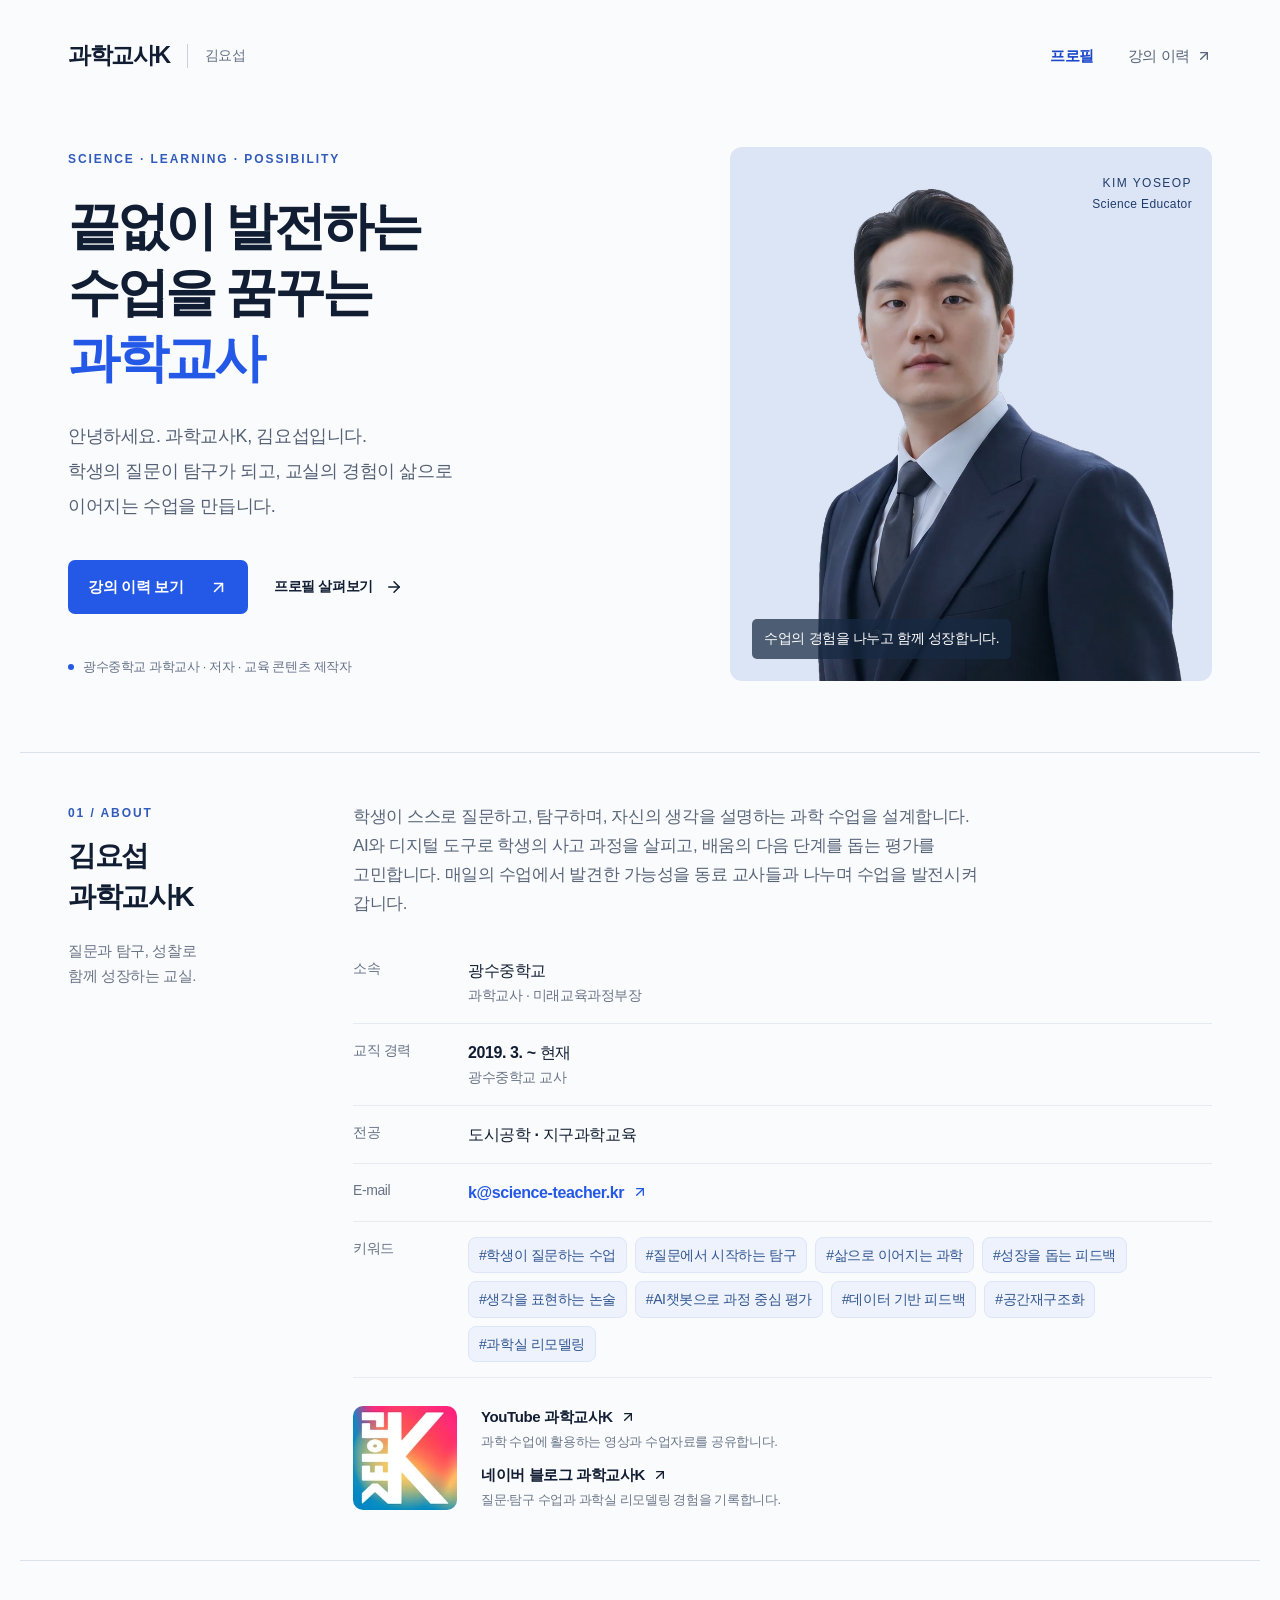
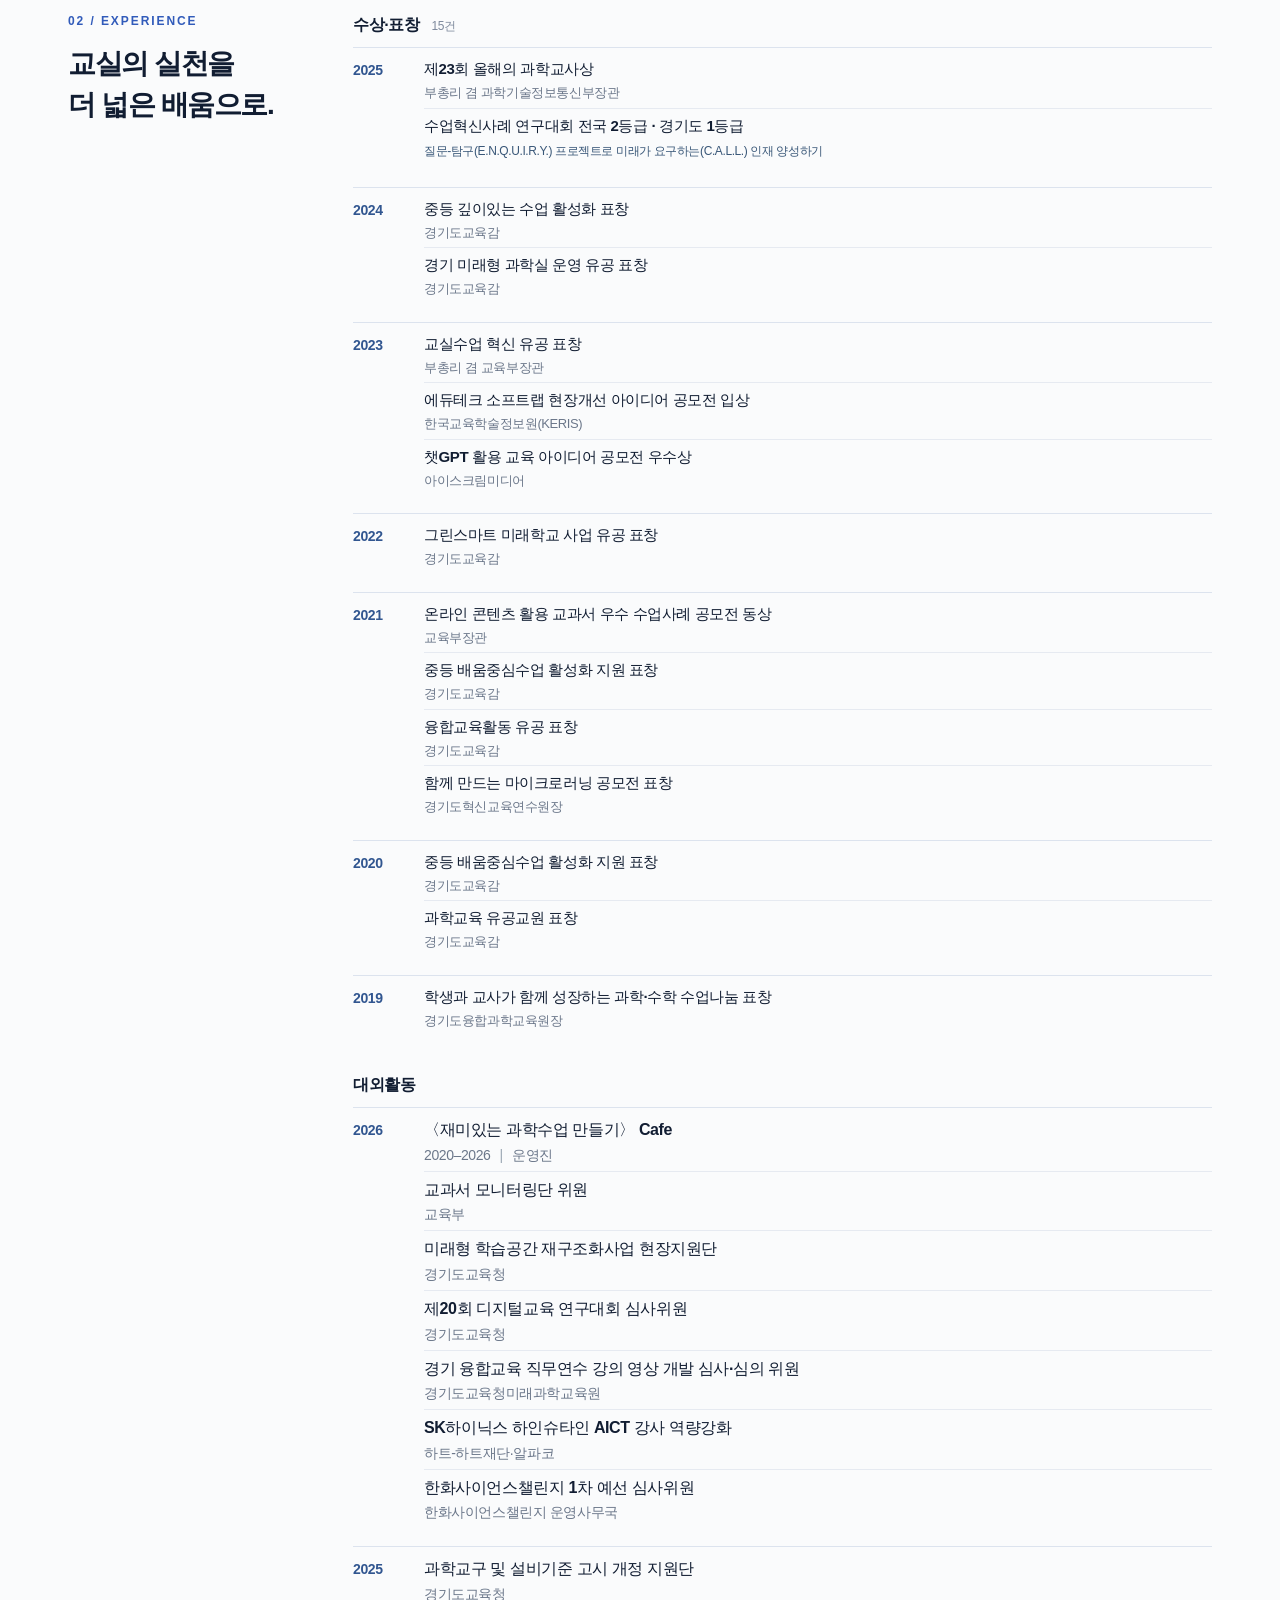
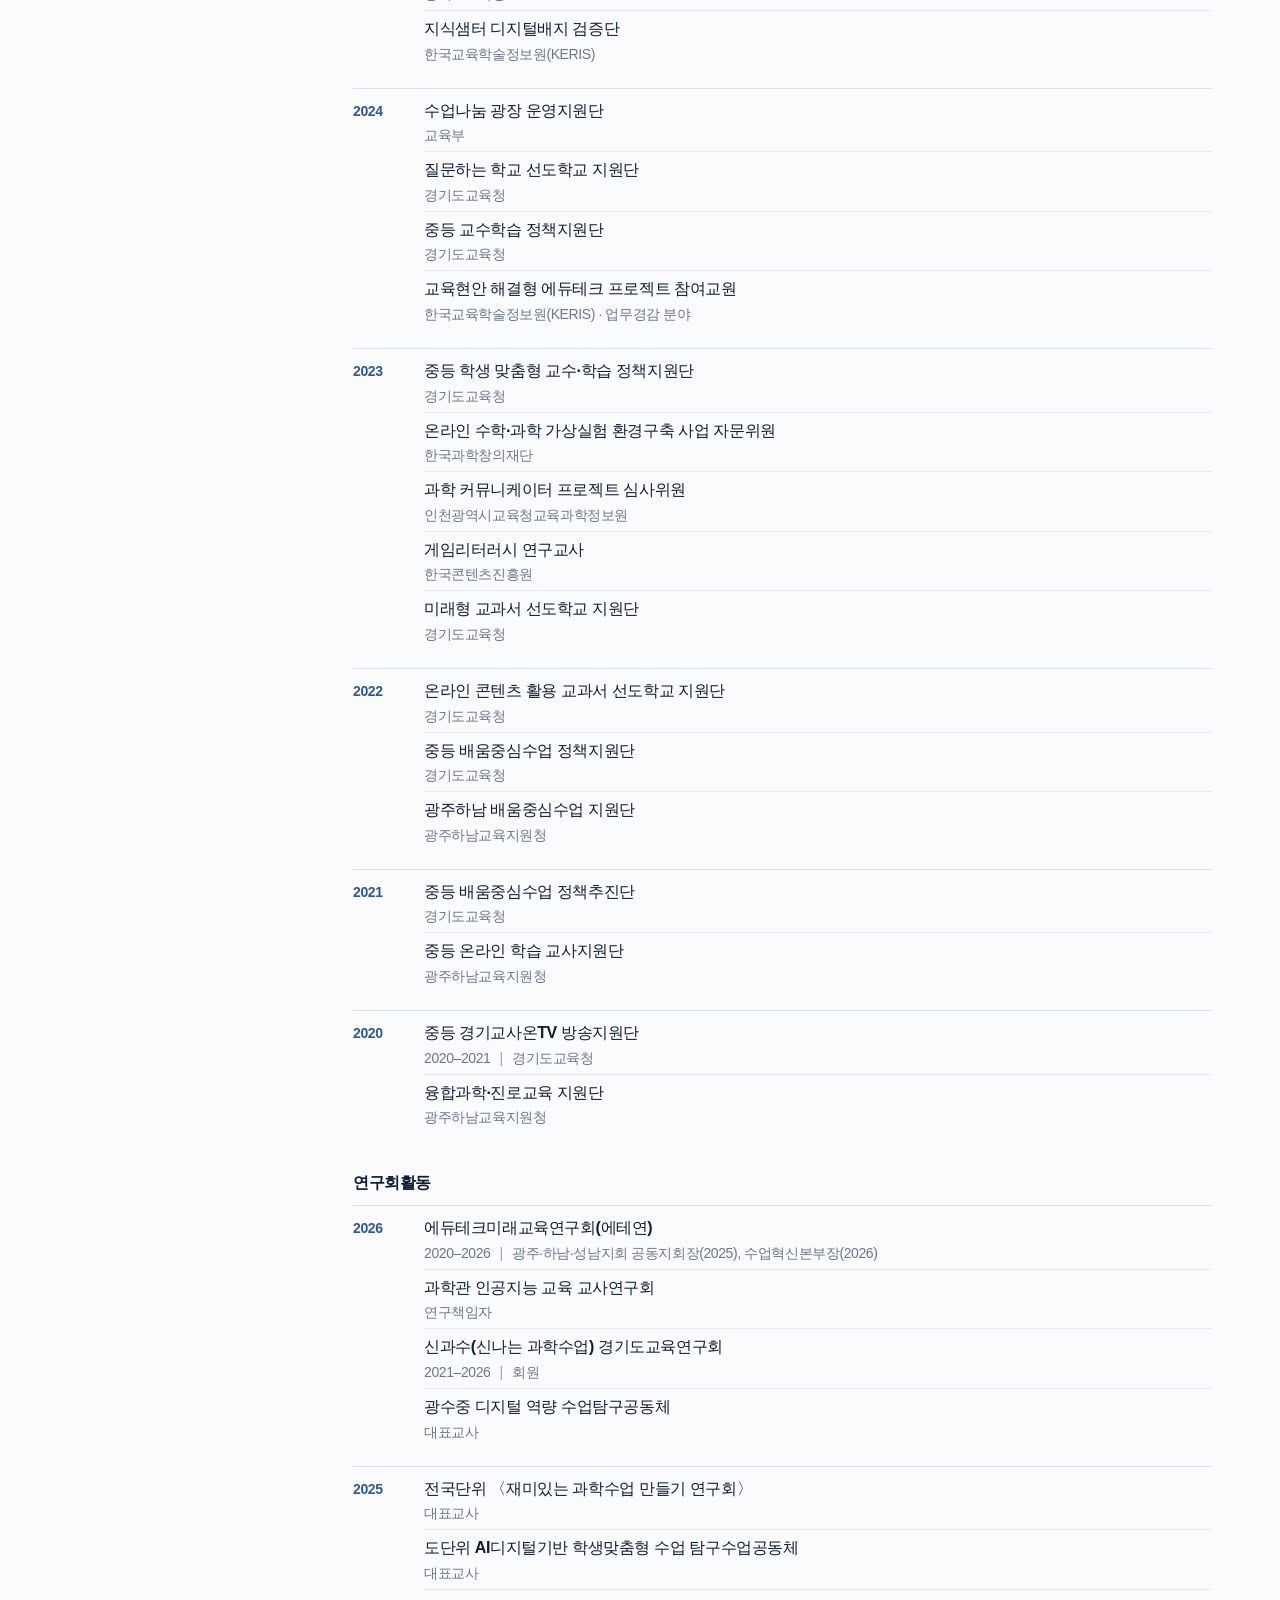
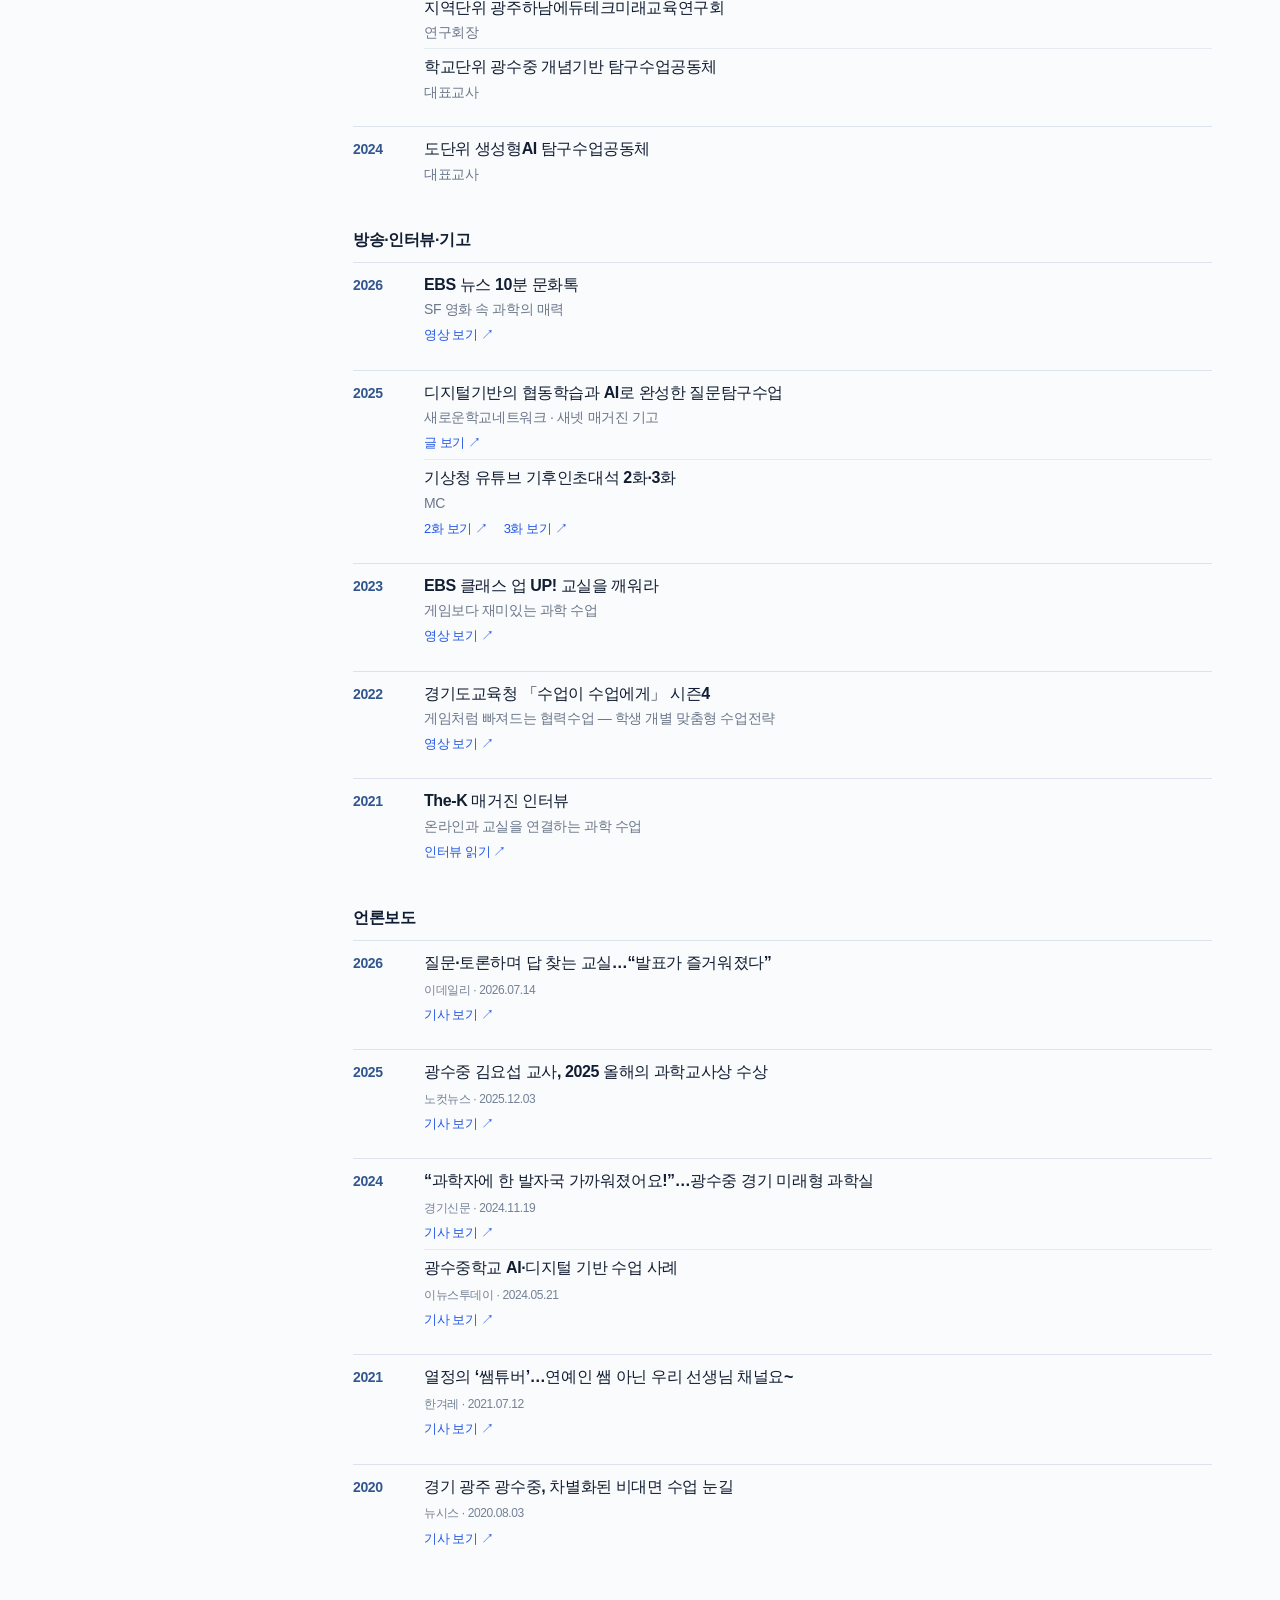
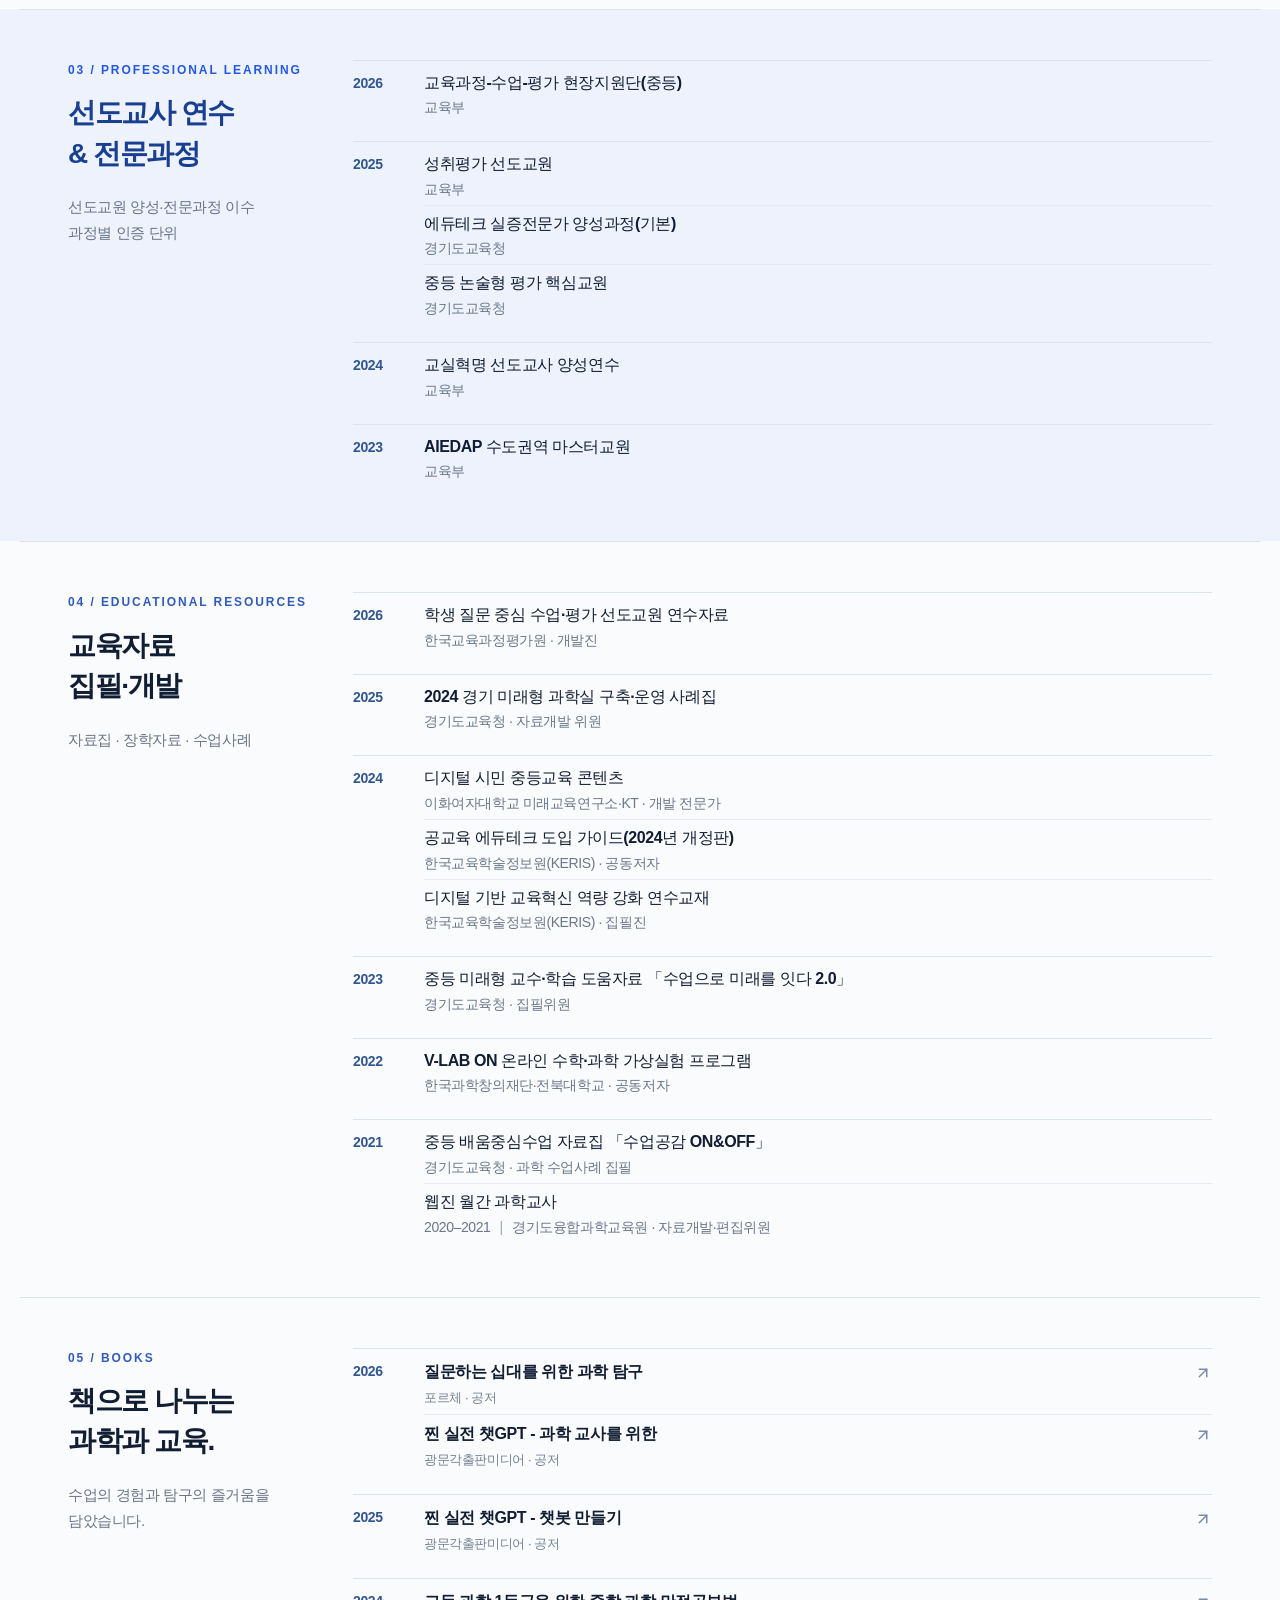
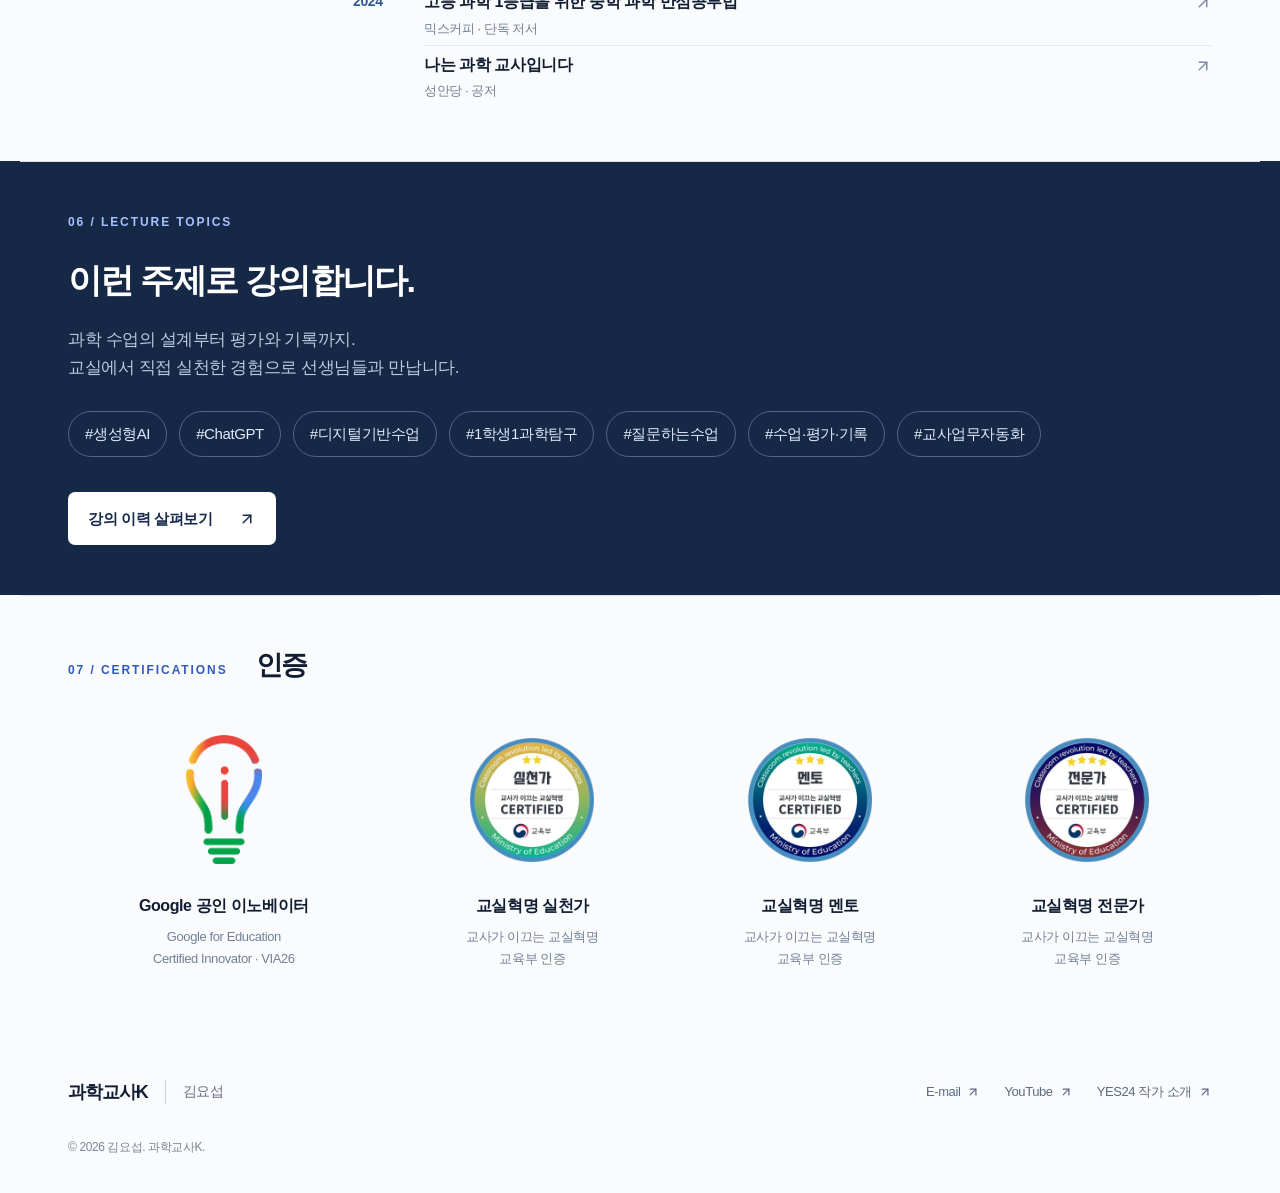
==== commit 5ed7883d: "Align mobile channels and prioritize lecture topics" ====
--- a/index.html
+++ b/index.html
@@ -1,2 +1,2 @@
-<!DOCTYPE html><html lang="ko"><head><meta charSet="utf-8"/><meta name="viewport" content="width=device-width, initial-scale=1"/><link rel="stylesheet" href="/index.RloR6qIb.css" data-rsc-css-href="/index.RloR6qIb.css" data-precedence="vite-rsc/importer-resources"/><title>과학교사K 김요섭 | 질문하는 수업·AI 교육·교사 연수</title><meta name="description" content="과학교사K 김요섭의 공식 홈페이지. 질문하는 학교·질문있는 수업을 위한 학생 질문 중심 수업 설계, AI·디지털 도구 활용, 과정 중심 평가·논술형 평가, 생활기록부·교사 업무자동화 등 교과를 아우르는 교사 연수 분야와 강의 이력을 소개합니다."/><meta name="keywords" content="과학교사K,김요섭,김요섭 교사,김요섭 강사,질문하는 학교,질문하는학교,질문하는 수업,질문있는 수업,학생 질문 중심 수업,학생 주도 과학탐구,교사 연수,교원 연수,교사 연수 강사,수업 설계,과정 중심 평가,논술형 평가,AI 활용 수업,에듀테크 연수,ChatGPT,Gemini,노트북LM,교육용 챗봇,생활기록부 자동화,교사 업무자동화,공간재구조화,과학실 리모델링"/><meta name="author" content="김요섭 · 과학교사K"/><meta property="og:title" content="과학교사K 김요섭 | 질문하는 수업·AI 교육·교사 연수"/><meta property="og:description" content="학생 질문 중심 수업, AI·디지털 교육, 수업·평가·기록을 나누는 김요섭 교사의 공식 프로필과 강의 이력입니다."/><meta property="og:site_name" content="과학교사K 김요섭"/><meta property="og:type" content="website"/><meta property="og:locale" content="ko_KR"/><meta name="twitter:card" content="summary"/><meta name="twitter:title" content="과학교사K 김요섭 | 질문하는 수업·AI 교육·교사 연수"/><meta name="twitter:description" content="학생 질문 중심 수업, AI·디지털 교육, 수업·평가·기록을 나누는 김요섭 교사의 공식 프로필과 강의 이력입니다."/><link rel="icon" href="/favicon.ico" sizes="any"/><link rel="icon" href="/favicon-32.png" type="image/png" sizes="32x32"/><link rel="apple-touch-icon" href="/apple-touch-icon.png"/>
-</head><body><a class="skip-link" href="#main">본문 바로가기</a><header class="site-header wrap"><a class="brand" href="/">과학교사K<span>김요섭</span></a><nav aria-label="주 메뉴"><a href="/" aria-current="page">프로필</a><a href="/lectures">강의 이력 <svg xmlns="http://www.w3.org/2000/svg" width="16" height="16" viewBox="0 0 24 24" fill="none" stroke="currentColor" stroke-width="2" stroke-linecap="round" stroke-linejoin="round" class="lucide lucide-arrow-up-right" aria-hidden="true"><path d="M7 7h10v10"></path><path d="M7 17 17 7"></path></svg></a></nav></header><main id="main"><section class="hero wrap"><div class="hero-copy"><p class="eyebrow">SCIENCE · LEARNING · POSSIBILITY</p><h1>끝없이 발전하는<br/>수업을 꿈꾸는<br/><em>과학교사</em></h1><p class="intro">안녕하세요. 과학교사K, 김요섭입니다.<br/>학생의 질문이 탐구가 되고, 교실의 경험이 삶으로 이어지는 수업을 만듭니다.</p><div class="hero-actions"><a class="primary-link" href="/lectures">강의 이력 보기 <svg xmlns="http://www.w3.org/2000/svg" width="19" height="19" viewBox="0 0 24 24" fill="none" stroke="currentColor" stroke-width="2" stroke-linecap="round" stroke-linejoin="round" class="lucide lucide-arrow-up-right" aria-hidden="true"><path d="M7 7h10v10"></path><path d="M7 17 17 7"></path></svg></a><a class="text-link" href="#profile">프로필 살펴보기 <svg xmlns="http://www.w3.org/2000/svg" width="18" height="18" viewBox="0 0 24 24" fill="none" stroke="currentColor" stroke-width="2" stroke-linecap="round" stroke-linejoin="round" class="lucide lucide-arrow-right" aria-hidden="true"><path d="M5 12h14"></path><path d="m12 5 7 7-7 7"></path></svg></a></div><div class="hero-note"><span class="status-dot"></span>광수중학교 과학교사 · 저자 · 교육 콘텐츠 제작자</div></div><figure class="portrait-card"><div class="portrait-frame"><img src="/portrait.webp" alt="과학교사 김요섭 프로필" width="1248" height="2752" loading="lazy" fetchPriority="high" decoding="async" class="portrait" data-nimg="1"/></div><figcaption class="portrait-meta"><span class="portrait-label">KIM YOSEOP <b>Science Educator</b></span><span class="portrait-caption">수업의 경험을 나누고 함께 성장합니다.</span></figcaption></figure></section><section class="profile-section wrap" id="profile"><div class="section-grid"><div class="section-heading"><p class="eyebrow">01 / ABOUT</p><h2>김요섭<br/>과학교사K</h2><p>질문과 탐구, 성찰로<br/>함께 성장하는 교실.</p></div><div><p class="section-copy about-copy">학생이 스스로 질문하고, 탐구하며, 자신의 생각을 설명하는 과학 수업을 설계합니다. AI와 디지털 도구로 학생의 사고 과정을 살피고, 배움의 다음 단계를 돕는 평가를 고민합니다. 매일의 수업에서 발견한 가능성을 동료 교사들과 나누며 수업을 발전시켜 갑니다.</p><dl class="profile-details"><div><dt>소속</dt><dd>광수중학교<small>과학교사 · 미래교육과정부장</small></dd></div><div><dt>교직 경력</dt><dd>2019. 3. ~ 현재<small>광수중학교 교사</small></dd></div><div><dt>전공</dt><dd>도시공학 · 지구과학교육</dd></div><div><dt>E-mail</dt><dd><a class="contact-mail" href="mailto:k@science-teacher.kr">k@science-teacher.kr <svg xmlns="http://www.w3.org/2000/svg" width="16" height="16" viewBox="0 0 24 24" fill="none" stroke="currentColor" stroke-width="2" stroke-linecap="round" stroke-linejoin="round" class="lucide lucide-arrow-up-right" aria-hidden="true"><path d="M7 7h10v10"></path><path d="M7 17 17 7"></path></svg></a></dd></div><div><dt>키워드</dt><dd class="profile-keywords"><span>#학생이 질문하는 수업</span><span>#질문에서 시작하는 탐구</span><span>#삶으로 이어지는 과학</span><span>#성장을 돕는 피드백</span><span>#생각을 표현하는 논술</span><span>#AI챗봇으로 과정 중심 평가</span><span>#데이터 기반 피드백</span><span>#공간재구조화</span><span>#과학실 리모델링</span></dd></div></dl><div class="channel-strip"><img src="/channel-logo.webp" alt="과학교사K 채널 로고" width="104" height="104" loading="lazy" decoding="async" data-nimg="1"/><div class="channel-links"><div><a href="https://www.youtube.com/@%EA%B3%BC%ED%95%99%EA%B5%90%EC%82%ACK" target="_blank" rel="noreferrer">YouTube 과학교사K <svg xmlns="http://www.w3.org/2000/svg" width="16" height="16" viewBox="0 0 24 24" fill="none" stroke="currentColor" stroke-width="2" stroke-linecap="round" stroke-linejoin="round" class="lucide lucide-arrow-up-right" aria-hidden="true"><path d="M7 7h10v10"></path><path d="M7 17 17 7"></path></svg></a><p>과학 수업에 활용하는 영상과 수업자료를 공유합니다.</p></div><div><a href="https://blog.naver.com/obafgkim" target="_blank" rel="noreferrer">네이버 블로그 과학교사K <svg xmlns="http://www.w3.org/2000/svg" width="16" height="16" viewBox="0 0 24 24" fill="none" stroke="currentColor" stroke-width="2" stroke-linecap="round" stroke-linejoin="round" class="lucide lucide-arrow-up-right" aria-hidden="true"><path d="M7 7h10v10"></path><path d="M7 17 17 7"></path></svg></a><p>질문·탐구 수업과 과학실 리모델링 경험을 기록합니다.</p></div></div></div></div></div></section><section class="profile-section wrap"><div class="section-grid"><div class="section-heading"><p class="eyebrow">02 / EXPERIENCE</p><h2>교실의 실천을<br/>더 넓은 배움으로.</h2></div><div><div class="credential-group awards-group"><h3>수상·표창<!-- --> <span class="section-count">15<!-- -->건</span></h3><div class="activities-by-year"><section class="activity-year"><h4>2025</h4><ul><li><div class="resume-title">제23회 올해의 과학교사상</div><p class="resume-detail">부총리 겸 과학기술정보통신부장관</p></li><li><div class="resume-title">수업혁신사례 연구대회 전국 2등급 · 경기도 1등급</div><p class="research-title">질문-탐구(E.N.Q.U.I.R.Y.) 프로젝트로 미래가 요구하는(C.A.L.L.) 인재 양성하기</p></li></ul></section><section class="activity-year"><h4>2024</h4><ul><li><div class="resume-title">중등 깊이있는 수업 활성화 표창</div><p class="resume-detail">경기도교육감</p></li><li><div class="resume-title">경기 미래형 과학실 운영 유공 표창</div><p class="resume-detail">경기도교육감</p></li></ul></section><section class="activity-year"><h4>2023</h4><ul><li><div class="resume-title">교실수업 혁신 유공 표창</div><p class="resume-detail">부총리 겸 교육부장관</p></li><li><div class="resume-title">에듀테크 소프트랩 현장개선 아이디어 공모전 입상</div><p class="resume-detail">한국교육학술정보원(KERIS)</p></li><li><div class="resume-title">챗GPT 활용 교육 아이디어 공모전 우수상</div><p class="resume-detail">아이스크림미디어</p></li></ul></section><section class="activity-year"><h4>2022</h4><ul><li><div class="resume-title">그린스마트 미래학교 사업 유공 표창</div><p class="resume-detail">경기도교육감</p></li></ul></section><section class="activity-year"><h4>2021</h4><ul><li><div class="resume-title">온라인 콘텐츠 활용 교과서 우수 수업사례 공모전 동상</div><p class="resume-detail">교육부장관</p></li><li><div class="resume-title">중등 배움중심수업 활성화 지원 표창</div><p class="resume-detail">경기도교육감</p></li><li><div class="resume-title">융합교육활동 유공 표창</div><p class="resume-detail">경기도교육감</p></li><li><div class="resume-title">함께 만드는 마이크로러닝 공모전 표창</div><p class="resume-detail">경기도혁신교육연수원장</p></li></ul></section><section class="activity-year"><h4>2020</h4><ul><li><div class="resume-title">중등 배움중심수업 활성화 지원 표창</div><p class="resume-detail">경기도교육감</p></li><li><div class="resume-title">과학교육 유공교원 표창</div><p class="resume-detail">경기도교육감</p></li></ul></section><section class="activity-year"><h4>2019</h4><ul><li><div class="resume-title">학생과 교사가 함께 성장하는 과학·수학 수업나눔 표창</div><p class="resume-detail">경기도융합과학교육원장</p></li></ul></section></div></div><div class="credential-group external-group"><h3>대외활동</h3><div class="activities-by-year"><section class="activity-year"><h4>2026</h4><ul><li><div class="resume-title">〈재미있는 과학수업 만들기〉 Cafe</div><p class="resume-detail"><span>2020–2026</span><span class="year-divider" aria-hidden="true">|</span>운영진</p></li><li><div class="resume-title">교과서 모니터링단 위원</div><p class="resume-detail">교육부</p></li><li><div class="resume-title">미래형 학습공간 재구조화사업 현장지원단</div><p class="resume-detail">경기도교육청</p></li><li><div class="resume-title">제20회 디지털교육 연구대회 심사위원</div><p class="resume-detail">경기도교육청</p></li><li><div class="resume-title">경기 융합교육 직무연수 강의 영상 개발 심사·심의 위원</div><p class="resume-detail">경기도교육청미래과학교육원</p></li><li><div class="resume-title">SK하이닉스 하인슈타인 AICT 강사 역량강화</div><p class="resume-detail">교육과정 재구성·현장 운영 · 하트-하트재단·알파코</p></li><li><div class="resume-title">한화사이언스챌린지 1차 예선 심사위원</div><p class="resume-detail">한화사이언스챌린지 운영사무국</p></li></ul></section><section class="activity-year"><h4>2025</h4><ul><li><div class="resume-title">과학교구 및 설비기준 고시 개정 지원단</div><p class="resume-detail">경기도교육청</p></li><li><div class="resume-title">지식샘터 디지털배지 검증단</div><p class="resume-detail">한국교육학술정보원(KERIS)</p></li></ul></section><section class="activity-year"><h4>2024</h4><ul><li><div class="resume-title">수업나눔 광장 운영지원단</div><p class="resume-detail">교육부</p></li><li><div class="resume-title">질문하는 학교 선도학교 지원단</div><p class="resume-detail">경기도교육청</p></li><li><div class="resume-title">중등 교수학습 정책지원단</div><p class="resume-detail">경기도교육청</p></li><li><div class="resume-title">교육현안 해결형 에듀테크 프로젝트 참여교원</div><p class="resume-detail">한국교육학술정보원(KERIS) · 업무경감 분야</p></li></ul></section><section class="activity-year"><h4>2023</h4><ul><li><div class="resume-title">중등 학생 맞춤형 교수·학습 정책지원단</div><p class="resume-detail">경기도교육청</p></li><li><div class="resume-title">온라인 수학·과학 가상실험 환경구축 사업 자문위원</div><p class="resume-detail">한국과학창의재단</p></li><li><div class="resume-title">과학 커뮤니케이터 프로젝트 심사위원</div><p class="resume-detail">인천광역시교육청교육과학정보원</p></li><li><div class="resume-title">게임리터러시 연구교사</div><p class="resume-detail">한국콘텐츠진흥원</p></li><li><div class="resume-title">미래형 교과서 선도학교 지원단</div><p class="resume-detail">경기도교육청</p></li></ul></section><section class="activity-year"><h4>2022</h4><ul><li><div class="resume-title">온라인 콘텐츠 활용 교과서 선도학교 지원단</div><p class="resume-detail">경기도교육청</p></li><li><div class="resume-title">중등 배움중심수업 정책지원단</div><p class="resume-detail">경기도교육청</p></li><li><div class="resume-title">광주하남 배움중심수업 지원단</div><p class="resume-detail">광주하남교육지원청</p></li></ul></section><section class="activity-year"><h4>2021</h4><ul><li><div class="resume-title">중등 배움중심수업 정책추진단</div><p class="resume-detail">경기도교육청</p></li><li><div class="resume-title">중등 온라인 학습 교사지원단</div><p class="resume-detail">광주하남교육지원청</p></li></ul></section><section class="activity-year"><h4>2020</h4><ul><li><div class="resume-title">중등 경기교사온TV 방송지원단</div><p class="resume-detail"><span>2020–2021</span><span class="year-divider" aria-hidden="true">|</span>경기도교육청</p></li><li><div class="resume-title">융합과학·진로교육 지원단</div><p class="resume-detail">광주하남교육지원청</p></li></ul></section></div></div><div class="credential-group research-group"><h3>연구회활동</h3><div class="activities-by-year"><section class="activity-year"><h4>2026</h4><ul><li><div class="resume-title">에듀테크미래교육연구회(에테연)</div><p class="resume-detail"><span>2020–2026</span><span class="year-divider" aria-hidden="true">|</span>광주·하남·성남지회 공동지회장(2025), 수업혁신본부장(2026)</p></li><li><div class="resume-title">과학관 인공지능 교육 교사연구회</div><p class="resume-detail">연구책임자</p></li><li><div class="resume-title">신과수(신나는 과학수업) 경기도교육연구회</div><p class="resume-detail"><span>2021–2026</span><span class="year-divider" aria-hidden="true">|</span>회원</p></li><li><div class="resume-title">광수중 디지털 역량 수업탐구공동체</div><p class="resume-detail">대표교사</p></li></ul></section><section class="activity-year"><h4>2025</h4><ul><li><div class="resume-title">전국단위 〈재미있는 과학수업 만들기 연구회〉</div><p class="resume-detail">대표교사</p></li><li><div class="resume-title">도단위 AI디지털기반 학생맞춤형 수업 탐구수업공동체</div><p class="resume-detail">대표교사</p></li><li><div class="resume-title">지역단위 광주하남에듀테크미래교육연구회</div><p class="resume-detail">연구회장</p></li><li><div class="resume-title">학교단위 광수중 개념기반 탐구수업공동체</div><p class="resume-detail">대표교사</p></li></ul></section><section class="activity-year"><h4>2024</h4><ul><li><div class="resume-title">도단위 생성형AI 탐구수업공동체</div><p class="resume-detail">대표교사</p></li></ul></section></div></div><div class="credential-group"><h3>방송·인터뷰·기고</h3><div class="activities-by-year"><section class="activity-year"><h4>2026</h4><ul><li><div class="resume-title">EBS 뉴스 10분 문화톡</div><p class="resume-detail">SF 영화 속 과학의 매력</p><div class="media-links"><a href="https://www.youtube.com/watch?v=vOYNERDF6ms" target="_blank" rel="noreferrer" aria-label="EBS 뉴스 10분 문화톡 영상 보기">영상 보기<!-- --> ↗</a></div></li></ul></section><section class="activity-year"><h4>2025</h4><ul><li><div class="resume-title">디지털기반의 협동학습과 AI로 완성한 질문탐구수업</div><p class="resume-detail">새로운학교네트워크 · 새넷 매거진 기고</p><div class="media-links"><a href="https://brunch.co.kr/@36cac28a4163401/116" target="_blank" rel="noreferrer" aria-label="디지털기반의 협동학습과 AI로 완성한 질문탐구수업 글 보기">글 보기<!-- --> ↗</a></div></li><li><div class="resume-title">기상청 유튜브 기후인초대석 2화·3화</div><p class="resume-detail">MC</p><div class="media-links"><a href="https://www.youtube.com/watch?v=xS3yrJSyLQk" target="_blank" rel="noreferrer" aria-label="기상청 유튜브 기후인초대석 2화·3화 2화 보기">2화 보기<!-- --> ↗</a><a href="https://www.youtube.com/watch?v=YHXwu2OKgMY" target="_blank" rel="noreferrer" aria-label="기상청 유튜브 기후인초대석 2화·3화 3화 보기">3화 보기<!-- --> ↗</a></div></li></ul></section><section class="activity-year"><h4>2023</h4><ul><li><div class="resume-title">EBS 클래스 업 UP! 교실을 깨워라</div><p class="resume-detail">게임보다 재미있는 과학 수업</p><div class="media-links"><a href="https://www.youtube.com/watch?v=njBpmQTimPo" target="_blank" rel="noreferrer" aria-label="EBS 클래스 업 UP! 교실을 깨워라 영상 보기">영상 보기<!-- --> ↗</a></div></li></ul></section><section class="activity-year"><h4>2022</h4><ul><li><div class="resume-title">경기도교육청 「수업이 수업에게」 시즌4</div><p class="resume-detail">게임처럼 빠져드는 협력수업 — 학생 개별 맞춤형 수업전략</p><div class="media-links"><a href="https://www.youtube.com/watch?v=W8YiNtd2aBg&amp;t=344s" target="_blank" rel="noreferrer" aria-label="경기도교육청 「수업이 수업에게」 시즌4 영상 보기">영상 보기<!-- --> ↗</a></div></li></ul></section><section class="activity-year"><h4>2021</h4><ul><li><div class="resume-title">The-K 매거진 인터뷰</div><p class="resume-detail">온라인과 교실을 연결하는 과학 수업</p><div class="media-links"><a href="https://www.thekmagazine.co.kr/data/theK_2109/sub2_03.php" target="_blank" rel="noreferrer" aria-label="The-K 매거진 인터뷰 인터뷰 읽기">인터뷰 읽기<!-- --> ↗</a></div></li></ul></section></div></div><div class="credential-group"><h3>언론보도</h3><div class="activities-by-year"><section class="activity-year"><h4>2026</h4><ul><li><div class="resume-title">질문·토론하며 답 찾는 교실…“발표가 즐거워졌다”</div><p class="press-detail">이데일리<!-- --> · <!-- -->2026.07.14</p><div class="media-links"><a href="https://www.edaily.co.kr/news/newspath.asp?newsid=02099206645514520" target="_blank" rel="noreferrer" aria-label="질문·토론하며 답 찾는 교실…“발표가 즐거워졌다” 기사 보기">기사 보기<!-- --> ↗</a></div></li></ul></section><section class="activity-year"><h4>2025</h4><ul><li><div class="resume-title">광수중 김요섭 교사, 2025 올해의 과학교사상 수상</div><p class="press-detail">노컷뉴스<!-- --> · <!-- -->2025.12.03</p><div class="media-links"><a href="https://www.nocutnews.co.kr/news/6437696?utm_source=naver&amp;utm_medium=article&amp;utm_campaign=20251203030015" target="_blank" rel="noreferrer" aria-label="광수중 김요섭 교사, 2025 올해의 과학교사상 수상 기사 보기">기사 보기<!-- --> ↗</a></div></li></ul></section><section class="activity-year"><h4>2024</h4><ul><li><div class="resume-title">“과학자에 한 발자국 가까워졌어요!”…광수중 경기 미래형 과학실</div><p class="press-detail">경기신문<!-- --> · <!-- -->2024.11.19</p><div class="media-links"><a href="https://www.kgnews.co.kr/news/article.html?no=817783" target="_blank" rel="noreferrer" aria-label="“과학자에 한 발자국 가까워졌어요!”…광수중 경기 미래형 과학실 기사 보기">기사 보기<!-- --> ↗</a></div></li><li><div class="resume-title">광수중학교 AI·디지털 기반 수업 사례</div><p class="press-detail">이뉴스투데이<!-- --> · <!-- -->2024.05.21</p><div class="media-links"><a href="https://www.enewstoday.co.kr/news/articleView.html?idxno=2130225" target="_blank" rel="noreferrer" aria-label="광수중학교 AI·디지털 기반 수업 사례 기사 보기">기사 보기<!-- --> ↗</a></div></li></ul></section><section class="activity-year"><h4>2021</h4><ul><li><div class="resume-title">열정의 ‘쌤튜버’…연예인 쌤 아닌 우리 선생님 채널요~</div><p class="press-detail">한겨레<!-- --> · <!-- -->2021.07.12</p><div class="media-links"><a href="https://www.hani.co.kr/arti/area/capital/1003102.html" target="_blank" rel="noreferrer" aria-label="열정의 ‘쌤튜버’…연예인 쌤 아닌 우리 선생님 채널요~ 기사 보기">기사 보기<!-- --> ↗</a></div></li></ul></section><section class="activity-year"><h4>2020</h4><ul><li><div class="resume-title">경기 광주 광수중, 차별화된 비대면 수업 눈길</div><p class="press-detail">뉴시스<!-- --> · <!-- -->2020.08.03</p><div class="media-links"><a href="https://www.newsis.com/view/NISX20200803_0001116624" target="_blank" rel="noreferrer" aria-label="경기 광주 광수중, 차별화된 비대면 수업 눈길 기사 보기">기사 보기<!-- --> ↗</a></div></li></ul></section></div></div></div></div></section><div class="training-section"><section class="profile-section wrap"><div class="section-grid"><div class="section-heading"><p class="eyebrow">03 / PROFESSIONAL LEARNING</p><h2>선도교사 연수<br/>&amp; 전문과정</h2><p>선도교원 양성·전문과정 이수<br/>과정별 인증 단위</p></div><div><div class="activities-by-year"><section class="activity-year"><h4>2026</h4><ul><li><div class="resume-title">교육과정-수업-평가 현장지원단(중등)</div><p class="resume-detail">교육부</p></li></ul></section><section class="activity-year"><h4>2025</h4><ul><li><div class="resume-title">성취평가 선도교원</div><p class="resume-detail">교육부</p></li><li><div class="resume-title">에듀테크 실증전문가 양성과정(기본)</div><p class="resume-detail">경기도교육청</p></li><li><div class="resume-title">중등 논술형 평가 핵심교원</div><p class="resume-detail">경기도교육청</p></li></ul></section><section class="activity-year"><h4>2024</h4><ul><li><div class="resume-title">교실혁명 선도교사 양성연수</div><p class="resume-detail">교육부</p></li></ul></section><section class="activity-year"><h4>2023</h4><ul><li><div class="resume-title">AIEDAP 수도권역 마스터교원</div><p class="resume-detail">교육부</p></li></ul></section></div></div></div></section></div><section class="profile-section wrap"><div class="section-grid"><div class="section-heading"><p class="eyebrow">04 / EDUCATIONAL RESOURCES</p><h2>교육자료<br/>집필·개발</h2><p>자료집 · 장학자료 · 수업사례</p></div><div class="activities-by-year"><section class="activity-year"><h4>2026</h4><ul><li><div class="resume-title">학생 질문 중심 수업·평가 선도교원 연수자료</div><p class="resume-detail">한국교육과정평가원 · 개발진</p></li></ul></section><section class="activity-year"><h4>2025</h4><ul><li><div class="resume-title">2024 경기 미래형 과학실 구축·운영 사례집</div><p class="resume-detail">경기도교육청 · 자료개발 위원</p></li></ul></section><section class="activity-year"><h4>2024</h4><ul><li><div class="resume-title">디지털 시민 중등교육 콘텐츠</div><p class="resume-detail">이화여자대학교 미래교육연구소·KT · 개발 전문가</p></li><li><div class="resume-title">공교육 에듀테크 도입 가이드(2024년 개정판)</div><p class="resume-detail">한국교육학술정보원(KERIS) · 공동저자</p></li><li><div class="resume-title">디지털 기반 교육혁신 역량 강화 연수교재</div><p class="resume-detail">한국교육학술정보원(KERIS) · 집필진</p></li></ul></section><section class="activity-year"><h4>2023</h4><ul><li><div class="resume-title">중등 미래형 교수·학습 도움자료 「수업으로 미래를 잇다 2.0」</div><p class="resume-detail">경기도교육청 · 집필위원</p></li></ul></section><section class="activity-year"><h4>2022</h4><ul><li><div class="resume-title">V-LAB ON 온라인 수학·과학 가상실험 프로그램</div><p class="resume-detail">한국과학창의재단·전북대학교 · 공동저자</p></li></ul></section><section class="activity-year"><h4>2021</h4><ul><li><div class="resume-title">중등 배움중심수업 자료집 「수업공감 ON&amp;OFF」</div><p class="resume-detail">경기도교육청 · 과학 수업사례 집필</p></li><li><div class="resume-title">웹진 월간 과학교사</div><p class="resume-detail"><span>2020–2021</span><span class="year-divider" aria-hidden="true">|</span>경기도융합과학교육원 · 자료개발·편집위원</p></li></ul></section></div></div></section><section class="profile-section wrap"><div class="section-grid"><div class="section-heading"><p class="eyebrow">05 / BOOKS</p><h2>책으로 나누는<br/>과학과 교육.</h2><p>수업의 경험과 탐구의 즐거움을 담았습니다.</p></div><div class="books-by-year"><section class="activity-year book-year-group"><h4>2026</h4><ul class="books-list"><li><a class="book-link" href="https://www.yes24.com/product/goods/183238275" target="_blank" rel="noreferrer"><div><div class="book-title">질문하는 십대를 위한 과학 탐구</div><p class="book-meta">포르체<!-- --> · <!-- -->공저</p></div><svg xmlns="http://www.w3.org/2000/svg" width="18" height="18" viewBox="0 0 24 24" fill="none" stroke="currentColor" stroke-width="2" stroke-linecap="round" stroke-linejoin="round" class="lucide lucide-arrow-up-right" aria-hidden="true"><path d="M7 7h10v10"></path><path d="M7 17 17 7"></path></svg></a></li><li><a class="book-link" href="https://www.yes24.com/product/goods/181023150" target="_blank" rel="noreferrer"><div><div class="book-title">찐 실전 챗GPT - 과학 교사를 위한</div><p class="book-meta">광문각출판미디어<!-- --> · <!-- -->공저</p></div><svg xmlns="http://www.w3.org/2000/svg" width="18" height="18" viewBox="0 0 24 24" fill="none" stroke="currentColor" stroke-width="2" stroke-linecap="round" stroke-linejoin="round" class="lucide lucide-arrow-up-right" aria-hidden="true"><path d="M7 7h10v10"></path><path d="M7 17 17 7"></path></svg></a></li></ul></section><section class="activity-year book-year-group"><h4>2025</h4><ul class="books-list"><li><a class="book-link" href="https://www.yes24.com/product/goods/145383562" target="_blank" rel="noreferrer"><div><div class="book-title">찐 실전 챗GPT - 챗봇 만들기</div><p class="book-meta">광문각출판미디어<!-- --> · <!-- -->공저</p></div><svg xmlns="http://www.w3.org/2000/svg" width="18" height="18" viewBox="0 0 24 24" fill="none" stroke="currentColor" stroke-width="2" stroke-linecap="round" stroke-linejoin="round" class="lucide lucide-arrow-up-right" aria-hidden="true"><path d="M7 7h10v10"></path><path d="M7 17 17 7"></path></svg></a></li></ul></section><section class="activity-year book-year-group"><h4>2024</h4><ul class="books-list"><li><a class="book-link" href="https://www.yes24.com/product/goods/130135046" target="_blank" rel="noreferrer"><div><div class="book-title">고등 과학 1등급을 위한 중학 과학 만점공부법</div><p class="book-meta">믹스커피<!-- --> · <!-- -->단독 저서</p></div><svg xmlns="http://www.w3.org/2000/svg" width="18" height="18" viewBox="0 0 24 24" fill="none" stroke="currentColor" stroke-width="2" stroke-linecap="round" stroke-linejoin="round" class="lucide lucide-arrow-up-right" aria-hidden="true"><path d="M7 7h10v10"></path><path d="M7 17 17 7"></path></svg></a></li><li><a class="book-link" href="https://www.yes24.com/product/goods/124926273" target="_blank" rel="noreferrer"><div><div class="book-title">나는 과학 교사입니다</div><p class="book-meta">성안당<!-- --> · <!-- -->공저</p></div><svg xmlns="http://www.w3.org/2000/svg" width="18" height="18" viewBox="0 0 24 24" fill="none" stroke="currentColor" stroke-width="2" stroke-linecap="round" stroke-linejoin="round" class="lucide lucide-arrow-up-right" aria-hidden="true"><path d="M7 7h10v10"></path><path d="M7 17 17 7"></path></svg></a></li></ul></section></div></div></section><div class="topic-section"><section class="profile-section wrap"><p class="eyebrow">06 / LECTURE TOPICS</p><h2>이런 주제로 강의합니다.</h2><p class="section-copy">과학 수업의 설계부터 평가와 기록까지.<br/>교실에서 직접 실천한 경험으로 선생님들과 만납니다.</p><div class="tags"><span class="tag">#생성형AI</span><span class="tag">#ChatGPT</span><span class="tag">#디지털기반수업</span><span class="tag">#1학생1과학탐구</span><span class="tag">#질문하는수업</span><span class="tag">#수업·평가·기록</span><span class="tag">#교사업무자동화</span></div><div class="topic-bottom"><a class="primary-link" href="/lectures">강의 이력 살펴보기 <svg xmlns="http://www.w3.org/2000/svg" width="18" height="18" viewBox="0 0 24 24" fill="none" stroke="currentColor" stroke-width="2" stroke-linecap="round" stroke-linejoin="round" class="lucide lucide-arrow-up-right" aria-hidden="true"><path d="M7 7h10v10"></path><path d="M7 17 17 7"></path></svg></a></div></section></div><section class="profile-section wrap certifications"><div class="certification-heading"><p class="eyebrow">07 / CERTIFICATIONS</p><h2>인증</h2></div><div class="certification-grid"><div class="certification-item google-cert"><div class="badge-image"><img src="/google-certified-innovator-symbol.webp" alt="Google for Education Certified Innovator 공식 심벌" width="76" height="130" loading="lazy" decoding="async" data-nimg="1"/></div><h3>Google 공인 이노베이터</h3><p>Google for Education<br/>Certified Innovator · VIA26</p></div><div class="certification-item"><div class="badge-image"><img src="/classroom-revolution-practitioner.webp" alt="교육부 교실혁명 실천가 공식 인증 배지" width="124" height="124" loading="lazy" decoding="async" data-nimg="1"/></div><h3>교실혁명 <!-- -->실천가</h3><p>교사가 이끄는 교실혁명<br/>교육부 인증</p></div><div class="certification-item"><div class="badge-image"><img src="/classroom-revolution-mentor.webp" alt="교육부 교실혁명 멘토 공식 인증 배지" width="124" height="124" loading="lazy" decoding="async" data-nimg="1"/></div><h3>교실혁명 <!-- -->멘토</h3><p>교사가 이끄는 교실혁명<br/>교육부 인증</p></div><div class="certification-item"><div class="badge-image"><img src="/classroom-revolution-expert.webp" alt="교육부 교실혁명 전문가 공식 인증 배지" width="124" height="124" loading="lazy" decoding="async" data-nimg="1"/></div><h3>교실혁명 <!-- -->전문가</h3><p>교사가 이끄는 교실혁명<br/>교육부 인증</p></div></div></section></main><footer class="site-footer wrap"><a class="brand" href="/">과학교사K<span>김요섭</span></a><div class="footer-links"><a href="mailto:k@science-teacher.kr">E-mail <svg xmlns="http://www.w3.org/2000/svg" width="14" height="14" viewBox="0 0 24 24" fill="none" stroke="currentColor" stroke-width="2" stroke-linecap="round" stroke-linejoin="round" class="lucide lucide-arrow-up-right" aria-hidden="true"><path d="M7 7h10v10"></path><path d="M7 17 17 7"></path></svg></a><a href="https://www.youtube.com/@%EA%B3%BC%ED%95%99%EA%B5%90%EC%82%ACK" target="_blank" rel="noreferrer">YouTube <svg xmlns="http://www.w3.org/2000/svg" width="14" height="14" viewBox="0 0 24 24" fill="none" stroke="currentColor" stroke-width="2" stroke-linecap="round" stroke-linejoin="round" class="lucide lucide-arrow-up-right" aria-hidden="true"><path d="M7 7h10v10"></path><path d="M7 17 17 7"></path></svg></a><a href="https://www.yes24.com/product/author/421370" target="_blank" rel="noreferrer">YES24 작가 소개 <svg xmlns="http://www.w3.org/2000/svg" width="14" height="14" viewBox="0 0 24 24" fill="none" stroke="currentColor" stroke-width="2" stroke-linecap="round" stroke-linejoin="round" class="lucide lucide-arrow-up-right" aria-hidden="true"><path d="M7 7h10v10"></path><path d="M7 17 17 7"></path></svg></a></div><p>© <!-- -->2026<!-- --> 김요섭. 과학교사K.</p></footer></body></html>+<!DOCTYPE html><html lang="ko"><head><meta charSet="utf-8"/><meta name="viewport" content="width=device-width, initial-scale=1"/><link rel="stylesheet" href="/index.BmiqE_pS.css" data-rsc-css-href="/index.BmiqE_pS.css" data-precedence="vite-rsc/importer-resources"/><title>과학교사K 김요섭 | 질문하는 수업·AI 교육·교사 연수</title><meta name="description" content="과학교사K 김요섭의 공식 홈페이지. 질문하는 학교·질문있는 수업을 위한 학생 질문 중심 수업 설계, AI·디지털 도구 활용, 과정 중심 평가·논술형 평가, 생활기록부·교사 업무자동화 등 교과를 아우르는 교사 연수 분야와 강의 이력을 소개합니다."/><meta name="keywords" content="과학교사K,김요섭,김요섭 교사,김요섭 강사,질문하는 학교,질문하는학교,질문하는 수업,질문있는 수업,학생 질문 중심 수업,학생 주도 과학탐구,교사 연수,교원 연수,교사 연수 강사,수업 설계,과정 중심 평가,논술형 평가,AI 활용 수업,에듀테크 연수,ChatGPT,Gemini,노트북LM,교육용 챗봇,생활기록부 자동화,교사 업무자동화,공간재구조화,과학실 리모델링"/><meta name="author" content="김요섭 · 과학교사K"/><meta property="og:title" content="과학교사K 김요섭 | 질문하는 수업·AI 교육·교사 연수"/><meta property="og:description" content="학생 질문 중심 수업, AI·디지털 교육, 수업·평가·기록을 나누는 김요섭 교사의 공식 프로필과 강의 이력입니다."/><meta property="og:site_name" content="과학교사K 김요섭"/><meta property="og:type" content="website"/><meta property="og:locale" content="ko_KR"/><meta name="twitter:card" content="summary"/><meta name="twitter:title" content="과학교사K 김요섭 | 질문하는 수업·AI 교육·교사 연수"/><meta name="twitter:description" content="학생 질문 중심 수업, AI·디지털 교육, 수업·평가·기록을 나누는 김요섭 교사의 공식 프로필과 강의 이력입니다."/><link rel="icon" href="/favicon.ico" sizes="any"/><link rel="icon" href="/favicon-32.png" type="image/png" sizes="32x32"/><link rel="apple-touch-icon" href="/apple-touch-icon.png"/>
+</head><body><a class="skip-link" href="#main">본문 바로가기</a><header class="site-header wrap"><a class="brand" href="/">과학교사K<span>김요섭</span></a><nav aria-label="주 메뉴"><a href="/" aria-current="page">프로필</a><a href="/lectures">강의 이력 <svg xmlns="http://www.w3.org/2000/svg" width="16" height="16" viewBox="0 0 24 24" fill="none" stroke="currentColor" stroke-width="2" stroke-linecap="round" stroke-linejoin="round" class="lucide lucide-arrow-up-right" aria-hidden="true"><path d="M7 7h10v10"></path><path d="M7 17 17 7"></path></svg></a></nav></header><main id="main"><section class="hero wrap"><div class="hero-copy"><p class="eyebrow">SCIENCE · LEARNING · POSSIBILITY</p><h1>끝없이 발전하는<br/>수업을 꿈꾸는<br/><em>과학교사</em></h1><p class="intro">안녕하세요. 과학교사K, 김요섭입니다.<br/>학생의 질문이 탐구가 되고, 교실의 경험이 삶으로 이어지는 수업을 만듭니다.</p><div class="hero-actions"><a class="primary-link" href="/lectures">강의 이력 보기 <svg xmlns="http://www.w3.org/2000/svg" width="19" height="19" viewBox="0 0 24 24" fill="none" stroke="currentColor" stroke-width="2" stroke-linecap="round" stroke-linejoin="round" class="lucide lucide-arrow-up-right" aria-hidden="true"><path d="M7 7h10v10"></path><path d="M7 17 17 7"></path></svg></a><a class="text-link" href="#profile">프로필 살펴보기 <svg xmlns="http://www.w3.org/2000/svg" width="18" height="18" viewBox="0 0 24 24" fill="none" stroke="currentColor" stroke-width="2" stroke-linecap="round" stroke-linejoin="round" class="lucide lucide-arrow-right" aria-hidden="true"><path d="M5 12h14"></path><path d="m12 5 7 7-7 7"></path></svg></a></div><div class="hero-note"><span class="status-dot"></span>광수중학교 과학교사 · 저자 · 교육 콘텐츠 제작자</div></div><figure class="portrait-card"><div class="portrait-frame"><img src="/portrait.webp" alt="과학교사 김요섭 프로필" width="1248" height="2752" loading="lazy" fetchPriority="high" decoding="async" class="portrait" data-nimg="1"/></div><figcaption class="portrait-meta"><span class="portrait-label">KIM YOSEOP <b>Science Educator</b></span><span class="portrait-caption">수업의 경험을 나누고 함께 성장합니다.</span></figcaption></figure></section><section class="profile-section wrap" id="profile"><div class="section-grid"><div class="section-heading"><p class="eyebrow">01 / ABOUT</p><h2>김요섭<br/>과학교사K</h2><p>질문과 탐구, 성찰로<br/>함께 성장하는 교실.</p></div><div><p class="section-copy about-copy">학생이 스스로 질문하고, 탐구하며, 자신의 생각을 설명하는 과학 수업을 설계합니다. AI와 디지털 도구로 학생의 사고 과정을 살피고, 배움의 다음 단계를 돕는 평가를 고민합니다. 매일의 수업에서 발견한 가능성을 동료 교사들과 나누며 수업을 발전시켜 갑니다.</p><dl class="profile-details"><div><dt>소속</dt><dd>광수중학교<small>과학교사 · 미래교육과정부장</small></dd></div><div><dt>교직 경력</dt><dd>2019. 3. ~ 현재<small>광수중학교 교사</small></dd></div><div><dt>전공</dt><dd>도시공학 · 지구과학교육</dd></div><div><dt>E-mail</dt><dd><a class="contact-mail" href="mailto:k@science-teacher.kr">k@science-teacher.kr <svg xmlns="http://www.w3.org/2000/svg" width="16" height="16" viewBox="0 0 24 24" fill="none" stroke="currentColor" stroke-width="2" stroke-linecap="round" stroke-linejoin="round" class="lucide lucide-arrow-up-right" aria-hidden="true"><path d="M7 7h10v10"></path><path d="M7 17 17 7"></path></svg></a></dd></div><div><dt>키워드</dt><dd class="profile-keywords"><span>#학생이 질문하는 수업</span><span>#질문에서 시작하는 탐구</span><span>#삶으로 이어지는 과학</span><span>#성장을 돕는 피드백</span><span>#생각을 표현하는 논술</span><span>#AI챗봇으로 과정 중심 평가</span><span>#데이터 기반 피드백</span><span>#공간재구조화</span><span>#과학실 리모델링</span></dd></div></dl><div class="channel-strip"><img src="/channel-logo.webp" alt="과학교사K 채널 로고" width="104" height="104" loading="lazy" decoding="async" data-nimg="1"/><div class="channel-links"><div><a href="https://www.youtube.com/@%EA%B3%BC%ED%95%99%EA%B5%90%EC%82%ACK" target="_blank" rel="noreferrer">YouTube 과학교사K <svg xmlns="http://www.w3.org/2000/svg" width="16" height="16" viewBox="0 0 24 24" fill="none" stroke="currentColor" stroke-width="2" stroke-linecap="round" stroke-linejoin="round" class="lucide lucide-arrow-up-right" aria-hidden="true"><path d="M7 7h10v10"></path><path d="M7 17 17 7"></path></svg></a><p>과학 수업에 활용하는 영상과 수업자료를 공유합니다.</p></div><div><a href="https://blog.naver.com/obafgkim" target="_blank" rel="noreferrer">네이버 블로그 과학교사K <svg xmlns="http://www.w3.org/2000/svg" width="16" height="16" viewBox="0 0 24 24" fill="none" stroke="currentColor" stroke-width="2" stroke-linecap="round" stroke-linejoin="round" class="lucide lucide-arrow-up-right" aria-hidden="true"><path d="M7 7h10v10"></path><path d="M7 17 17 7"></path></svg></a><p>질문·탐구 수업과 과학실 리모델링 경험을 기록합니다.</p></div></div></div></div></div></section><section class="profile-section wrap"><div class="section-grid"><div class="section-heading"><p class="eyebrow">02 / EXPERIENCE</p><h2>교실의 실천을<br/>더 넓은 배움으로.</h2></div><div><div class="credential-group awards-group"><h3>수상·표창<!-- --> <span class="section-count">15<!-- -->건</span></h3><div class="activities-by-year"><section class="activity-year"><h4>2025</h4><ul><li><div class="resume-title">제23회 올해의 과학교사상</div><p class="resume-detail">부총리 겸 과학기술정보통신부장관</p></li><li><div class="resume-title">수업혁신사례 연구대회 전국 2등급 · 경기도 1등급</div><p class="research-title">질문-탐구(E.N.Q.U.I.R.Y.) 프로젝트로 미래가 요구하는(C.A.L.L.) 인재 양성하기</p></li></ul></section><section class="activity-year"><h4>2024</h4><ul><li><div class="resume-title">중등 깊이있는 수업 활성화 표창</div><p class="resume-detail">경기도교육감</p></li><li><div class="resume-title">경기 미래형 과학실 운영 유공 표창</div><p class="resume-detail">경기도교육감</p></li></ul></section><section class="activity-year"><h4>2023</h4><ul><li><div class="resume-title">교실수업 혁신 유공 표창</div><p class="resume-detail">부총리 겸 교육부장관</p></li><li><div class="resume-title">에듀테크 소프트랩 현장개선 아이디어 공모전 입상</div><p class="resume-detail">한국교육학술정보원(KERIS)</p></li><li><div class="resume-title">챗GPT 활용 교육 아이디어 공모전 우수상</div><p class="resume-detail">아이스크림미디어</p></li></ul></section><section class="activity-year"><h4>2022</h4><ul><li><div class="resume-title">그린스마트 미래학교 사업 유공 표창</div><p class="resume-detail">경기도교육감</p></li></ul></section><section class="activity-year"><h4>2021</h4><ul><li><div class="resume-title">온라인 콘텐츠 활용 교과서 우수 수업사례 공모전 동상</div><p class="resume-detail">교육부장관</p></li><li><div class="resume-title">중등 배움중심수업 활성화 지원 표창</div><p class="resume-detail">경기도교육감</p></li><li><div class="resume-title">융합교육활동 유공 표창</div><p class="resume-detail">경기도교육감</p></li><li><div class="resume-title">함께 만드는 마이크로러닝 공모전 표창</div><p class="resume-detail">경기도혁신교육연수원장</p></li></ul></section><section class="activity-year"><h4>2020</h4><ul><li><div class="resume-title">중등 배움중심수업 활성화 지원 표창</div><p class="resume-detail">경기도교육감</p></li><li><div class="resume-title">과학교육 유공교원 표창</div><p class="resume-detail">경기도교육감</p></li></ul></section><section class="activity-year"><h4>2019</h4><ul><li><div class="resume-title">학생과 교사가 함께 성장하는 과학·수학 수업나눔 표창</div><p class="resume-detail">경기도융합과학교육원장</p></li></ul></section></div></div><div class="credential-group external-group"><h3>대외활동</h3><div class="activities-by-year"><section class="activity-year"><h4>2026</h4><ul><li><div class="resume-title">〈재미있는 과학수업 만들기〉 Cafe</div><p class="resume-detail"><span>2020–2026</span><span class="year-divider" aria-hidden="true">|</span>운영진</p></li><li><div class="resume-title">교과서 모니터링단 위원</div><p class="resume-detail">교육부</p></li><li><div class="resume-title">미래형 학습공간 재구조화사업 현장지원단</div><p class="resume-detail">경기도교육청</p></li><li><div class="resume-title">제20회 디지털교육 연구대회 심사위원</div><p class="resume-detail">경기도교육청</p></li><li><div class="resume-title">경기 융합교육 직무연수 강의 영상 개발 심사·심의 위원</div><p class="resume-detail">경기도교육청미래과학교육원</p></li><li><div class="resume-title">SK하이닉스 하인슈타인 AICT 강사 역량강화</div><p class="resume-detail">하트-하트재단·알파코</p></li><li><div class="resume-title">한화사이언스챌린지 1차 예선 심사위원</div><p class="resume-detail">한화사이언스챌린지 운영사무국</p></li></ul></section><section class="activity-year"><h4>2025</h4><ul><li><div class="resume-title">과학교구 및 설비기준 고시 개정 지원단</div><p class="resume-detail">경기도교육청</p></li><li><div class="resume-title">지식샘터 디지털배지 검증단</div><p class="resume-detail">한국교육학술정보원(KERIS)</p></li></ul></section><section class="activity-year"><h4>2024</h4><ul><li><div class="resume-title">수업나눔 광장 운영지원단</div><p class="resume-detail">교육부</p></li><li><div class="resume-title">질문하는 학교 선도학교 지원단</div><p class="resume-detail">경기도교육청</p></li><li><div class="resume-title">중등 교수학습 정책지원단</div><p class="resume-detail">경기도교육청</p></li><li><div class="resume-title">교육현안 해결형 에듀테크 프로젝트 참여교원</div><p class="resume-detail">한국교육학술정보원(KERIS) · 업무경감 분야</p></li></ul></section><section class="activity-year"><h4>2023</h4><ul><li><div class="resume-title">중등 학생 맞춤형 교수·학습 정책지원단</div><p class="resume-detail">경기도교육청</p></li><li><div class="resume-title">온라인 수학·과학 가상실험 환경구축 사업 자문위원</div><p class="resume-detail">한국과학창의재단</p></li><li><div class="resume-title">과학 커뮤니케이터 프로젝트 심사위원</div><p class="resume-detail">인천광역시교육청교육과학정보원</p></li><li><div class="resume-title">게임리터러시 연구교사</div><p class="resume-detail">한국콘텐츠진흥원</p></li><li><div class="resume-title">미래형 교과서 선도학교 지원단</div><p class="resume-detail">경기도교육청</p></li></ul></section><section class="activity-year"><h4>2022</h4><ul><li><div class="resume-title">온라인 콘텐츠 활용 교과서 선도학교 지원단</div><p class="resume-detail">경기도교육청</p></li><li><div class="resume-title">중등 배움중심수업 정책지원단</div><p class="resume-detail">경기도교육청</p></li><li><div class="resume-title">광주하남 배움중심수업 지원단</div><p class="resume-detail">광주하남교육지원청</p></li></ul></section><section class="activity-year"><h4>2021</h4><ul><li><div class="resume-title">중등 배움중심수업 정책추진단</div><p class="resume-detail">경기도교육청</p></li><li><div class="resume-title">중등 온라인 학습 교사지원단</div><p class="resume-detail">광주하남교육지원청</p></li></ul></section><section class="activity-year"><h4>2020</h4><ul><li><div class="resume-title">중등 경기교사온TV 방송지원단</div><p class="resume-detail"><span>2020–2021</span><span class="year-divider" aria-hidden="true">|</span>경기도교육청</p></li><li><div class="resume-title">융합과학·진로교육 지원단</div><p class="resume-detail">광주하남교육지원청</p></li></ul></section></div></div><div class="credential-group research-group"><h3>연구회활동</h3><div class="activities-by-year"><section class="activity-year"><h4>2026</h4><ul><li><div class="resume-title">에듀테크미래교육연구회(에테연)</div><p class="resume-detail"><span>2020–2026</span><span class="year-divider" aria-hidden="true">|</span>광주·하남·성남지회 공동지회장(2025), 수업혁신본부장(2026)</p></li><li><div class="resume-title">과학관 인공지능 교육 교사연구회</div><p class="resume-detail">연구책임자</p></li><li><div class="resume-title">신과수(신나는 과학수업) 경기도교육연구회</div><p class="resume-detail"><span>2021–2026</span><span class="year-divider" aria-hidden="true">|</span>회원</p></li><li><div class="resume-title">광수중 디지털 역량 수업탐구공동체</div><p class="resume-detail">대표교사</p></li></ul></section><section class="activity-year"><h4>2025</h4><ul><li><div class="resume-title">전국단위 〈재미있는 과학수업 만들기 연구회〉</div><p class="resume-detail">대표교사</p></li><li><div class="resume-title">도단위 AI디지털기반 학생맞춤형 수업 탐구수업공동체</div><p class="resume-detail">대표교사</p></li><li><div class="resume-title">지역단위 광주하남에듀테크미래교육연구회</div><p class="resume-detail">연구회장</p></li><li><div class="resume-title">학교단위 광수중 개념기반 탐구수업공동체</div><p class="resume-detail">대표교사</p></li></ul></section><section class="activity-year"><h4>2024</h4><ul><li><div class="resume-title">도단위 생성형AI 탐구수업공동체</div><p class="resume-detail">대표교사</p></li></ul></section></div></div><div class="credential-group"><h3>방송·인터뷰·기고</h3><div class="activities-by-year"><section class="activity-year"><h4>2026</h4><ul><li><div class="resume-title">EBS 뉴스 10분 문화톡</div><p class="resume-detail">SF 영화 속 과학의 매력</p><div class="media-links"><a href="https://www.youtube.com/watch?v=vOYNERDF6ms" target="_blank" rel="noreferrer" aria-label="EBS 뉴스 10분 문화톡 영상 보기">영상 보기<!-- --> ↗</a></div></li></ul></section><section class="activity-year"><h4>2025</h4><ul><li><div class="resume-title">디지털기반의 협동학습과 AI로 완성한 질문탐구수업</div><p class="resume-detail">새로운학교네트워크 · 새넷 매거진 기고</p><div class="media-links"><a href="https://brunch.co.kr/@36cac28a4163401/116" target="_blank" rel="noreferrer" aria-label="디지털기반의 협동학습과 AI로 완성한 질문탐구수업 글 보기">글 보기<!-- --> ↗</a></div></li><li><div class="resume-title">기상청 유튜브 기후인초대석 2화·3화</div><p class="resume-detail">MC</p><div class="media-links"><a href="https://www.youtube.com/watch?v=xS3yrJSyLQk" target="_blank" rel="noreferrer" aria-label="기상청 유튜브 기후인초대석 2화·3화 2화 보기">2화 보기<!-- --> ↗</a><a href="https://www.youtube.com/watch?v=YHXwu2OKgMY" target="_blank" rel="noreferrer" aria-label="기상청 유튜브 기후인초대석 2화·3화 3화 보기">3화 보기<!-- --> ↗</a></div></li></ul></section><section class="activity-year"><h4>2023</h4><ul><li><div class="resume-title">EBS 클래스 업 UP! 교실을 깨워라</div><p class="resume-detail">게임보다 재미있는 과학 수업</p><div class="media-links"><a href="https://www.youtube.com/watch?v=njBpmQTimPo" target="_blank" rel="noreferrer" aria-label="EBS 클래스 업 UP! 교실을 깨워라 영상 보기">영상 보기<!-- --> ↗</a></div></li></ul></section><section class="activity-year"><h4>2022</h4><ul><li><div class="resume-title">경기도교육청 「수업이 수업에게」 시즌4</div><p class="resume-detail">게임처럼 빠져드는 협력수업 — 학생 개별 맞춤형 수업전략</p><div class="media-links"><a href="https://www.youtube.com/watch?v=W8YiNtd2aBg&amp;t=344s" target="_blank" rel="noreferrer" aria-label="경기도교육청 「수업이 수업에게」 시즌4 영상 보기">영상 보기<!-- --> ↗</a></div></li></ul></section><section class="activity-year"><h4>2021</h4><ul><li><div class="resume-title">The-K 매거진 인터뷰</div><p class="resume-detail">온라인과 교실을 연결하는 과학 수업</p><div class="media-links"><a href="https://www.thekmagazine.co.kr/data/theK_2109/sub2_03.php" target="_blank" rel="noreferrer" aria-label="The-K 매거진 인터뷰 인터뷰 읽기">인터뷰 읽기<!-- --> ↗</a></div></li></ul></section></div></div><div class="credential-group"><h3>언론보도</h3><div class="activities-by-year"><section class="activity-year"><h4>2026</h4><ul><li><div class="resume-title">질문·토론하며 답 찾는 교실…“발표가 즐거워졌다”</div><p class="press-detail">이데일리<!-- --> · <!-- -->2026.07.14</p><div class="media-links"><a href="https://www.edaily.co.kr/news/newspath.asp?newsid=02099206645514520" target="_blank" rel="noreferrer" aria-label="질문·토론하며 답 찾는 교실…“발표가 즐거워졌다” 기사 보기">기사 보기<!-- --> ↗</a></div></li></ul></section><section class="activity-year"><h4>2025</h4><ul><li><div class="resume-title">광수중 김요섭 교사, 2025 올해의 과학교사상 수상</div><p class="press-detail">노컷뉴스<!-- --> · <!-- -->2025.12.03</p><div class="media-links"><a href="https://www.nocutnews.co.kr/news/6437696?utm_source=naver&amp;utm_medium=article&amp;utm_campaign=20251203030015" target="_blank" rel="noreferrer" aria-label="광수중 김요섭 교사, 2025 올해의 과학교사상 수상 기사 보기">기사 보기<!-- --> ↗</a></div></li></ul></section><section class="activity-year"><h4>2024</h4><ul><li><div class="resume-title">“과학자에 한 발자국 가까워졌어요!”…광수중 경기 미래형 과학실</div><p class="press-detail">경기신문<!-- --> · <!-- -->2024.11.19</p><div class="media-links"><a href="https://www.kgnews.co.kr/news/article.html?no=817783" target="_blank" rel="noreferrer" aria-label="“과학자에 한 발자국 가까워졌어요!”…광수중 경기 미래형 과학실 기사 보기">기사 보기<!-- --> ↗</a></div></li><li><div class="resume-title">광수중학교 AI·디지털 기반 수업 사례</div><p class="press-detail">이뉴스투데이<!-- --> · <!-- -->2024.05.21</p><div class="media-links"><a href="https://www.enewstoday.co.kr/news/articleView.html?idxno=2130225" target="_blank" rel="noreferrer" aria-label="광수중학교 AI·디지털 기반 수업 사례 기사 보기">기사 보기<!-- --> ↗</a></div></li></ul></section><section class="activity-year"><h4>2021</h4><ul><li><div class="resume-title">열정의 ‘쌤튜버’…연예인 쌤 아닌 우리 선생님 채널요~</div><p class="press-detail">한겨레<!-- --> · <!-- -->2021.07.12</p><div class="media-links"><a href="https://www.hani.co.kr/arti/area/capital/1003102.html" target="_blank" rel="noreferrer" aria-label="열정의 ‘쌤튜버’…연예인 쌤 아닌 우리 선생님 채널요~ 기사 보기">기사 보기<!-- --> ↗</a></div></li></ul></section><section class="activity-year"><h4>2020</h4><ul><li><div class="resume-title">경기 광주 광수중, 차별화된 비대면 수업 눈길</div><p class="press-detail">뉴시스<!-- --> · <!-- -->2020.08.03</p><div class="media-links"><a href="https://www.newsis.com/view/NISX20200803_0001116624" target="_blank" rel="noreferrer" aria-label="경기 광주 광수중, 차별화된 비대면 수업 눈길 기사 보기">기사 보기<!-- --> ↗</a></div></li></ul></section></div></div></div></div></section><div class="training-section"><section class="profile-section wrap"><div class="section-grid"><div class="section-heading"><p class="eyebrow">03 / PROFESSIONAL LEARNING</p><h2>선도교사 연수<br/>&amp; 전문과정</h2><p>선도교원 양성·전문과정 이수<br/>과정별 인증 단위</p></div><div><div class="activities-by-year"><section class="activity-year"><h4>2026</h4><ul><li><div class="resume-title">교육과정-수업-평가 현장지원단(중등)</div><p class="resume-detail">교육부</p></li></ul></section><section class="activity-year"><h4>2025</h4><ul><li><div class="resume-title">성취평가 선도교원</div><p class="resume-detail">교육부</p></li><li><div class="resume-title">에듀테크 실증전문가 양성과정(기본)</div><p class="resume-detail">경기도교육청</p></li><li><div class="resume-title">중등 논술형 평가 핵심교원</div><p class="resume-detail">경기도교육청</p></li></ul></section><section class="activity-year"><h4>2024</h4><ul><li><div class="resume-title">교실혁명 선도교사 양성연수</div><p class="resume-detail">교육부</p></li></ul></section><section class="activity-year"><h4>2023</h4><ul><li><div class="resume-title">AIEDAP 수도권역 마스터교원</div><p class="resume-detail">교육부</p></li></ul></section></div></div></div></section></div><section class="profile-section wrap"><div class="section-grid"><div class="section-heading"><p class="eyebrow">04 / EDUCATIONAL RESOURCES</p><h2>교육자료<br/>집필·개발</h2><p>자료집 · 장학자료 · 수업사례</p></div><div class="activities-by-year"><section class="activity-year"><h4>2026</h4><ul><li><div class="resume-title">학생 질문 중심 수업·평가 선도교원 연수자료</div><p class="resume-detail">한국교육과정평가원 · 개발진</p></li></ul></section><section class="activity-year"><h4>2025</h4><ul><li><div class="resume-title">2024 경기 미래형 과학실 구축·운영 사례집</div><p class="resume-detail">경기도교육청 · 자료개발 위원</p></li></ul></section><section class="activity-year"><h4>2024</h4><ul><li><div class="resume-title">디지털 시민 중등교육 콘텐츠</div><p class="resume-detail">이화여자대학교 미래교육연구소·KT · 개발 전문가</p></li><li><div class="resume-title">공교육 에듀테크 도입 가이드(2024년 개정판)</div><p class="resume-detail">한국교육학술정보원(KERIS) · 공동저자</p></li><li><div class="resume-title">디지털 기반 교육혁신 역량 강화 연수교재</div><p class="resume-detail">한국교육학술정보원(KERIS) · 집필진</p></li></ul></section><section class="activity-year"><h4>2023</h4><ul><li><div class="resume-title">중등 미래형 교수·학습 도움자료 「수업으로 미래를 잇다 2.0」</div><p class="resume-detail">경기도교육청 · 집필위원</p></li></ul></section><section class="activity-year"><h4>2022</h4><ul><li><div class="resume-title">V-LAB ON 온라인 수학·과학 가상실험 프로그램</div><p class="resume-detail">한국과학창의재단·전북대학교 · 공동저자</p></li></ul></section><section class="activity-year"><h4>2021</h4><ul><li><div class="resume-title">중등 배움중심수업 자료집 「수업공감 ON&amp;OFF」</div><p class="resume-detail">경기도교육청 · 과학 수업사례 집필</p></li><li><div class="resume-title">웹진 월간 과학교사</div><p class="resume-detail"><span>2020–2021</span><span class="year-divider" aria-hidden="true">|</span>경기도융합과학교육원 · 자료개발·편집위원</p></li></ul></section></div></div></section><section class="profile-section wrap"><div class="section-grid"><div class="section-heading"><p class="eyebrow">05 / BOOKS</p><h2>책으로 나누는<br/>과학과 교육.</h2><p>수업의 경험과 탐구의 즐거움을 담았습니다.</p></div><div class="books-by-year"><section class="activity-year book-year-group"><h4>2026</h4><ul class="books-list"><li><a class="book-link" href="https://www.yes24.com/product/goods/183238275" target="_blank" rel="noreferrer"><div><div class="book-title">질문하는 십대를 위한 과학 탐구</div><p class="book-meta">포르체<!-- --> · <!-- -->공저</p></div><svg xmlns="http://www.w3.org/2000/svg" width="18" height="18" viewBox="0 0 24 24" fill="none" stroke="currentColor" stroke-width="2" stroke-linecap="round" stroke-linejoin="round" class="lucide lucide-arrow-up-right" aria-hidden="true"><path d="M7 7h10v10"></path><path d="M7 17 17 7"></path></svg></a></li><li><a class="book-link" href="https://www.yes24.com/product/goods/181023150" target="_blank" rel="noreferrer"><div><div class="book-title">찐 실전 챗GPT - 과학 교사를 위한</div><p class="book-meta">광문각출판미디어<!-- --> · <!-- -->공저</p></div><svg xmlns="http://www.w3.org/2000/svg" width="18" height="18" viewBox="0 0 24 24" fill="none" stroke="currentColor" stroke-width="2" stroke-linecap="round" stroke-linejoin="round" class="lucide lucide-arrow-up-right" aria-hidden="true"><path d="M7 7h10v10"></path><path d="M7 17 17 7"></path></svg></a></li></ul></section><section class="activity-year book-year-group"><h4>2025</h4><ul class="books-list"><li><a class="book-link" href="https://www.yes24.com/product/goods/145383562" target="_blank" rel="noreferrer"><div><div class="book-title">찐 실전 챗GPT - 챗봇 만들기</div><p class="book-meta">광문각출판미디어<!-- --> · <!-- -->공저</p></div><svg xmlns="http://www.w3.org/2000/svg" width="18" height="18" viewBox="0 0 24 24" fill="none" stroke="currentColor" stroke-width="2" stroke-linecap="round" stroke-linejoin="round" class="lucide lucide-arrow-up-right" aria-hidden="true"><path d="M7 7h10v10"></path><path d="M7 17 17 7"></path></svg></a></li></ul></section><section class="activity-year book-year-group"><h4>2024</h4><ul class="books-list"><li><a class="book-link" href="https://www.yes24.com/product/goods/130135046" target="_blank" rel="noreferrer"><div><div class="book-title">고등 과학 1등급을 위한 중학 과학 만점공부법</div><p class="book-meta">믹스커피<!-- --> · <!-- -->단독 저서</p></div><svg xmlns="http://www.w3.org/2000/svg" width="18" height="18" viewBox="0 0 24 24" fill="none" stroke="currentColor" stroke-width="2" stroke-linecap="round" stroke-linejoin="round" class="lucide lucide-arrow-up-right" aria-hidden="true"><path d="M7 7h10v10"></path><path d="M7 17 17 7"></path></svg></a></li><li><a class="book-link" href="https://www.yes24.com/product/goods/124926273" target="_blank" rel="noreferrer"><div><div class="book-title">나는 과학 교사입니다</div><p class="book-meta">성안당<!-- --> · <!-- -->공저</p></div><svg xmlns="http://www.w3.org/2000/svg" width="18" height="18" viewBox="0 0 24 24" fill="none" stroke="currentColor" stroke-width="2" stroke-linecap="round" stroke-linejoin="round" class="lucide lucide-arrow-up-right" aria-hidden="true"><path d="M7 7h10v10"></path><path d="M7 17 17 7"></path></svg></a></li></ul></section></div></div></section><div class="topic-section"><section class="profile-section wrap"><p class="eyebrow">06 / LECTURE TOPICS</p><h2>이런 주제로 강의합니다.</h2><p class="section-copy">과학 수업의 설계부터 평가와 기록까지.<br/>교실에서 직접 실천한 경험으로 선생님들과 만납니다.</p><div class="tags"><span class="tag">#생성형AI</span><span class="tag">#ChatGPT</span><span class="tag">#디지털기반수업</span><span class="tag">#1학생1과학탐구</span><span class="tag">#질문하는수업</span><span class="tag">#수업·평가·기록</span><span class="tag">#교사업무자동화</span></div><div class="topic-bottom"><a class="primary-link" href="/lectures">강의 이력 살펴보기 <svg xmlns="http://www.w3.org/2000/svg" width="18" height="18" viewBox="0 0 24 24" fill="none" stroke="currentColor" stroke-width="2" stroke-linecap="round" stroke-linejoin="round" class="lucide lucide-arrow-up-right" aria-hidden="true"><path d="M7 7h10v10"></path><path d="M7 17 17 7"></path></svg></a></div></section></div><section class="profile-section wrap certifications"><div class="certification-heading"><p class="eyebrow">07 / CERTIFICATIONS</p><h2>인증</h2></div><div class="certification-grid"><div class="certification-item google-cert"><div class="badge-image"><img src="/google-certified-innovator-symbol.webp" alt="Google for Education Certified Innovator 공식 심벌" width="76" height="130" loading="lazy" decoding="async" data-nimg="1"/></div><h3>Google 공인 이노베이터</h3><p>Google for Education<br/>Certified Innovator · VIA26</p></div><div class="certification-item"><div class="badge-image"><img src="/classroom-revolution-practitioner.webp" alt="교육부 교실혁명 실천가 공식 인증 배지" width="124" height="124" loading="lazy" decoding="async" data-nimg="1"/></div><h3>교실혁명 <!-- -->실천가</h3><p>교사가 이끄는 교실혁명<br/>교육부 인증</p></div><div class="certification-item"><div class="badge-image"><img src="/classroom-revolution-mentor.webp" alt="교육부 교실혁명 멘토 공식 인증 배지" width="124" height="124" loading="lazy" decoding="async" data-nimg="1"/></div><h3>교실혁명 <!-- -->멘토</h3><p>교사가 이끄는 교실혁명<br/>교육부 인증</p></div><div class="certification-item"><div class="badge-image"><img src="/classroom-revolution-expert.webp" alt="교육부 교실혁명 전문가 공식 인증 배지" width="124" height="124" loading="lazy" decoding="async" data-nimg="1"/></div><h3>교실혁명 <!-- -->전문가</h3><p>교사가 이끄는 교실혁명<br/>교육부 인증</p></div></div></section></main><footer class="site-footer wrap"><a class="brand" href="/">과학교사K<span>김요섭</span></a><div class="footer-links"><a href="mailto:k@science-teacher.kr">E-mail <svg xmlns="http://www.w3.org/2000/svg" width="14" height="14" viewBox="0 0 24 24" fill="none" stroke="currentColor" stroke-width="2" stroke-linecap="round" stroke-linejoin="round" class="lucide lucide-arrow-up-right" aria-hidden="true"><path d="M7 7h10v10"></path><path d="M7 17 17 7"></path></svg></a><a href="https://www.youtube.com/@%EA%B3%BC%ED%95%99%EA%B5%90%EC%82%ACK" target="_blank" rel="noreferrer">YouTube <svg xmlns="http://www.w3.org/2000/svg" width="14" height="14" viewBox="0 0 24 24" fill="none" stroke="currentColor" stroke-width="2" stroke-linecap="round" stroke-linejoin="round" class="lucide lucide-arrow-up-right" aria-hidden="true"><path d="M7 7h10v10"></path><path d="M7 17 17 7"></path></svg></a><a href="https://www.yes24.com/product/author/421370" target="_blank" rel="noreferrer">YES24 작가 소개 <svg xmlns="http://www.w3.org/2000/svg" width="14" height="14" viewBox="0 0 24 24" fill="none" stroke="currentColor" stroke-width="2" stroke-linecap="round" stroke-linejoin="round" class="lucide lucide-arrow-up-right" aria-hidden="true"><path d="M7 7h10v10"></path><path d="M7 17 17 7"></path></svg></a></div><p>© <!-- -->2026<!-- --> 김요섭. 과학교사K.</p></footer></body></html>
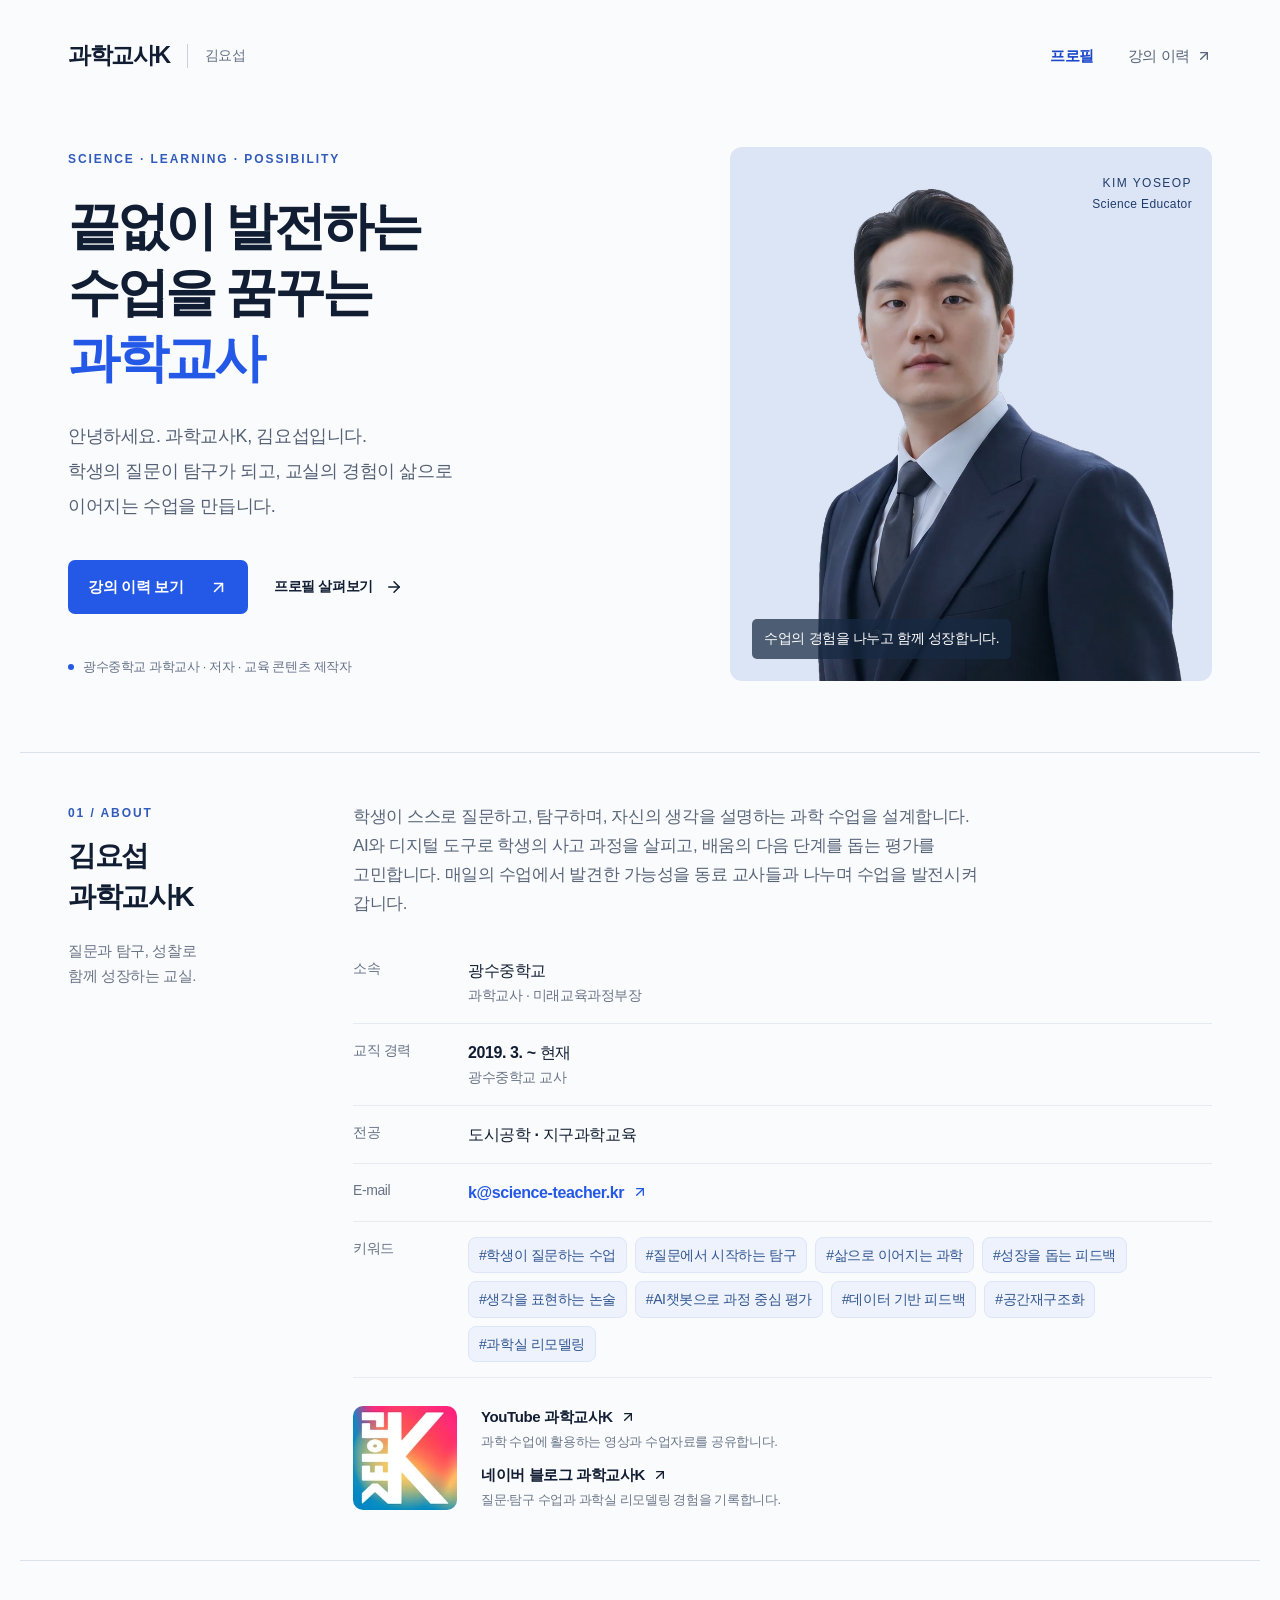
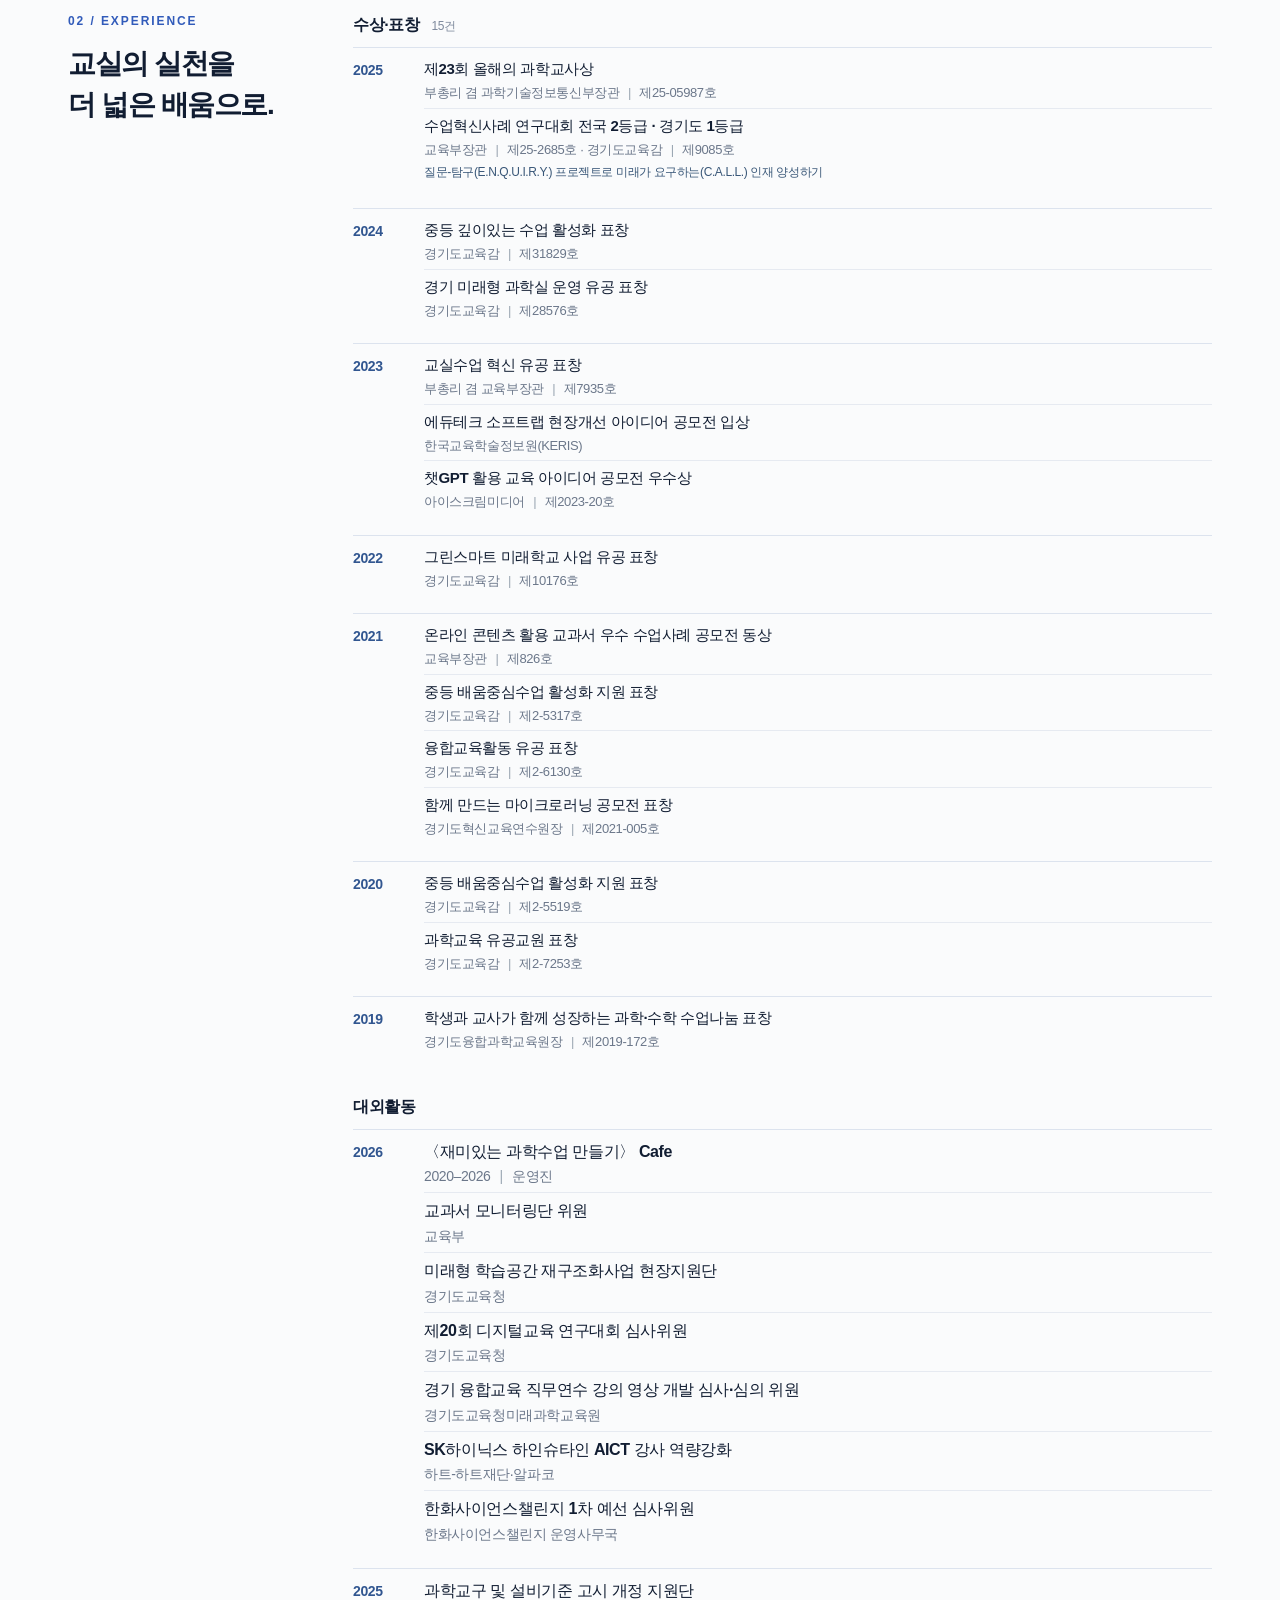
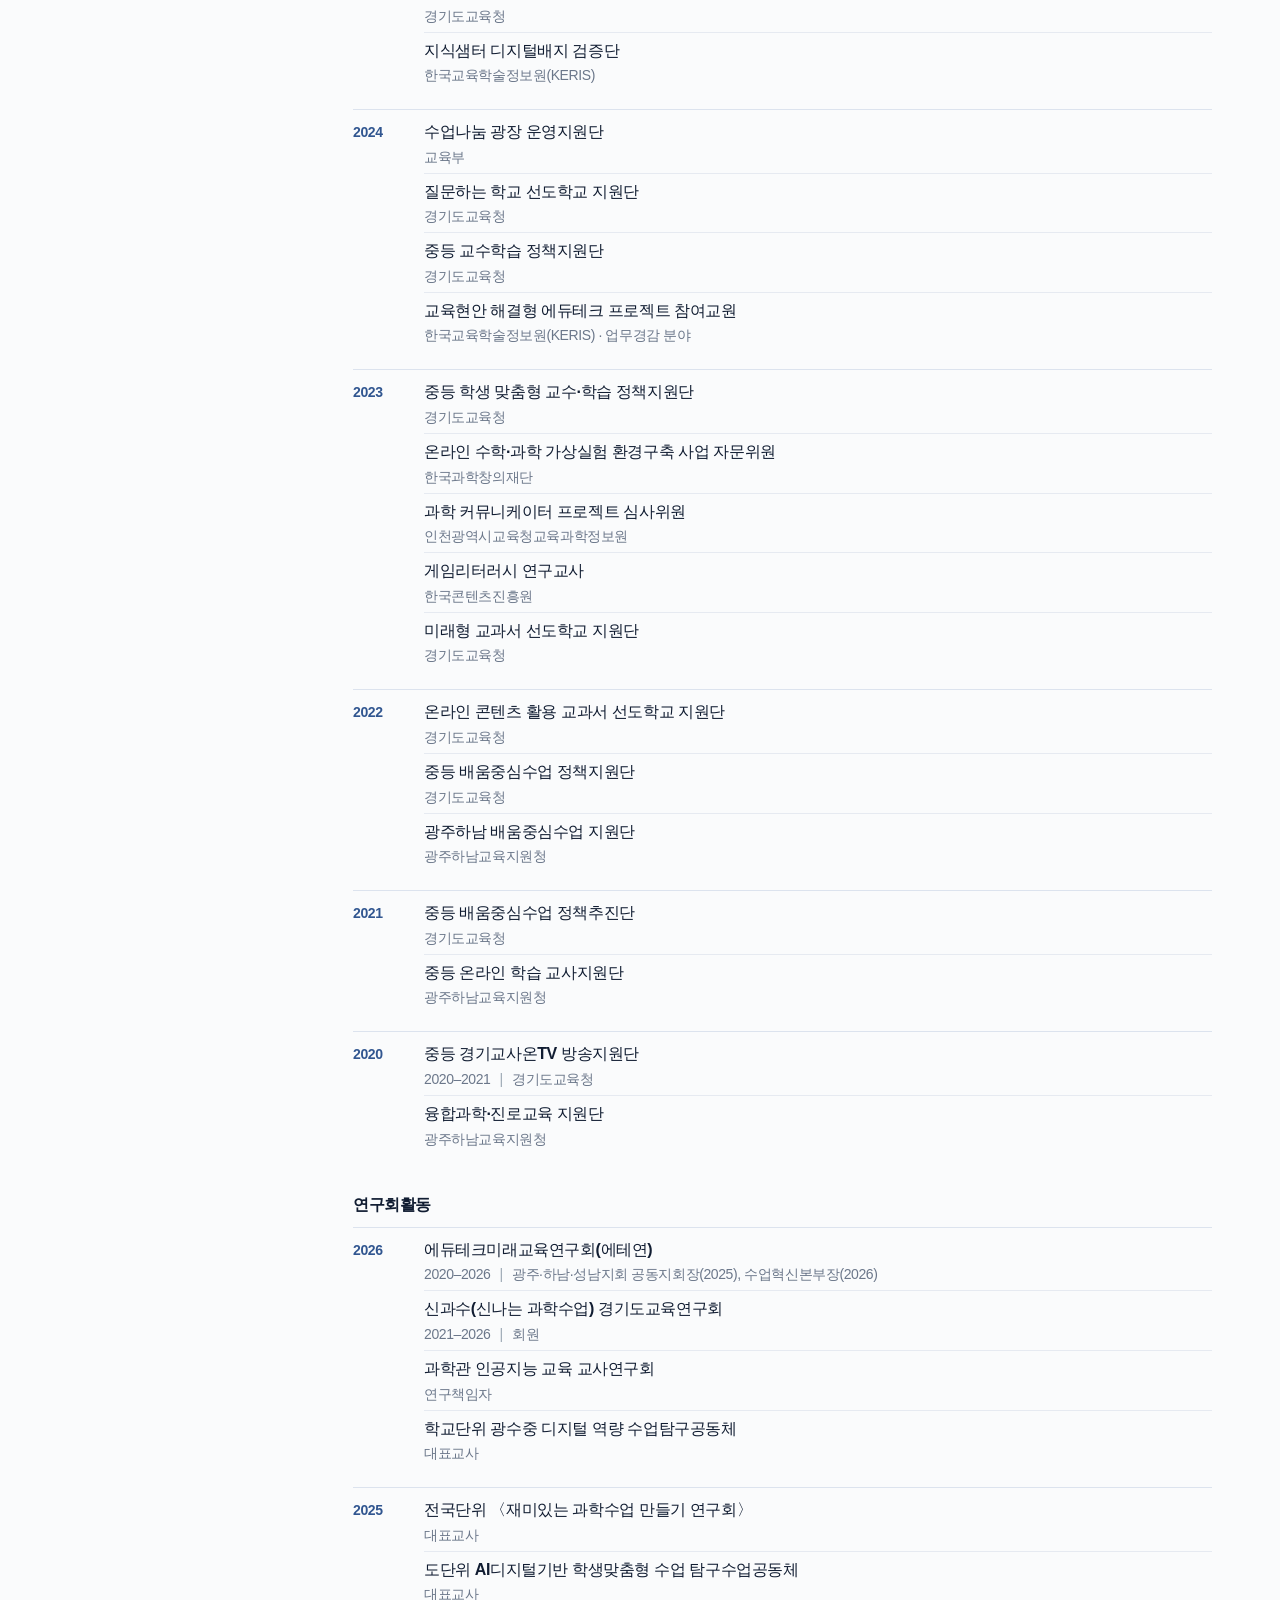
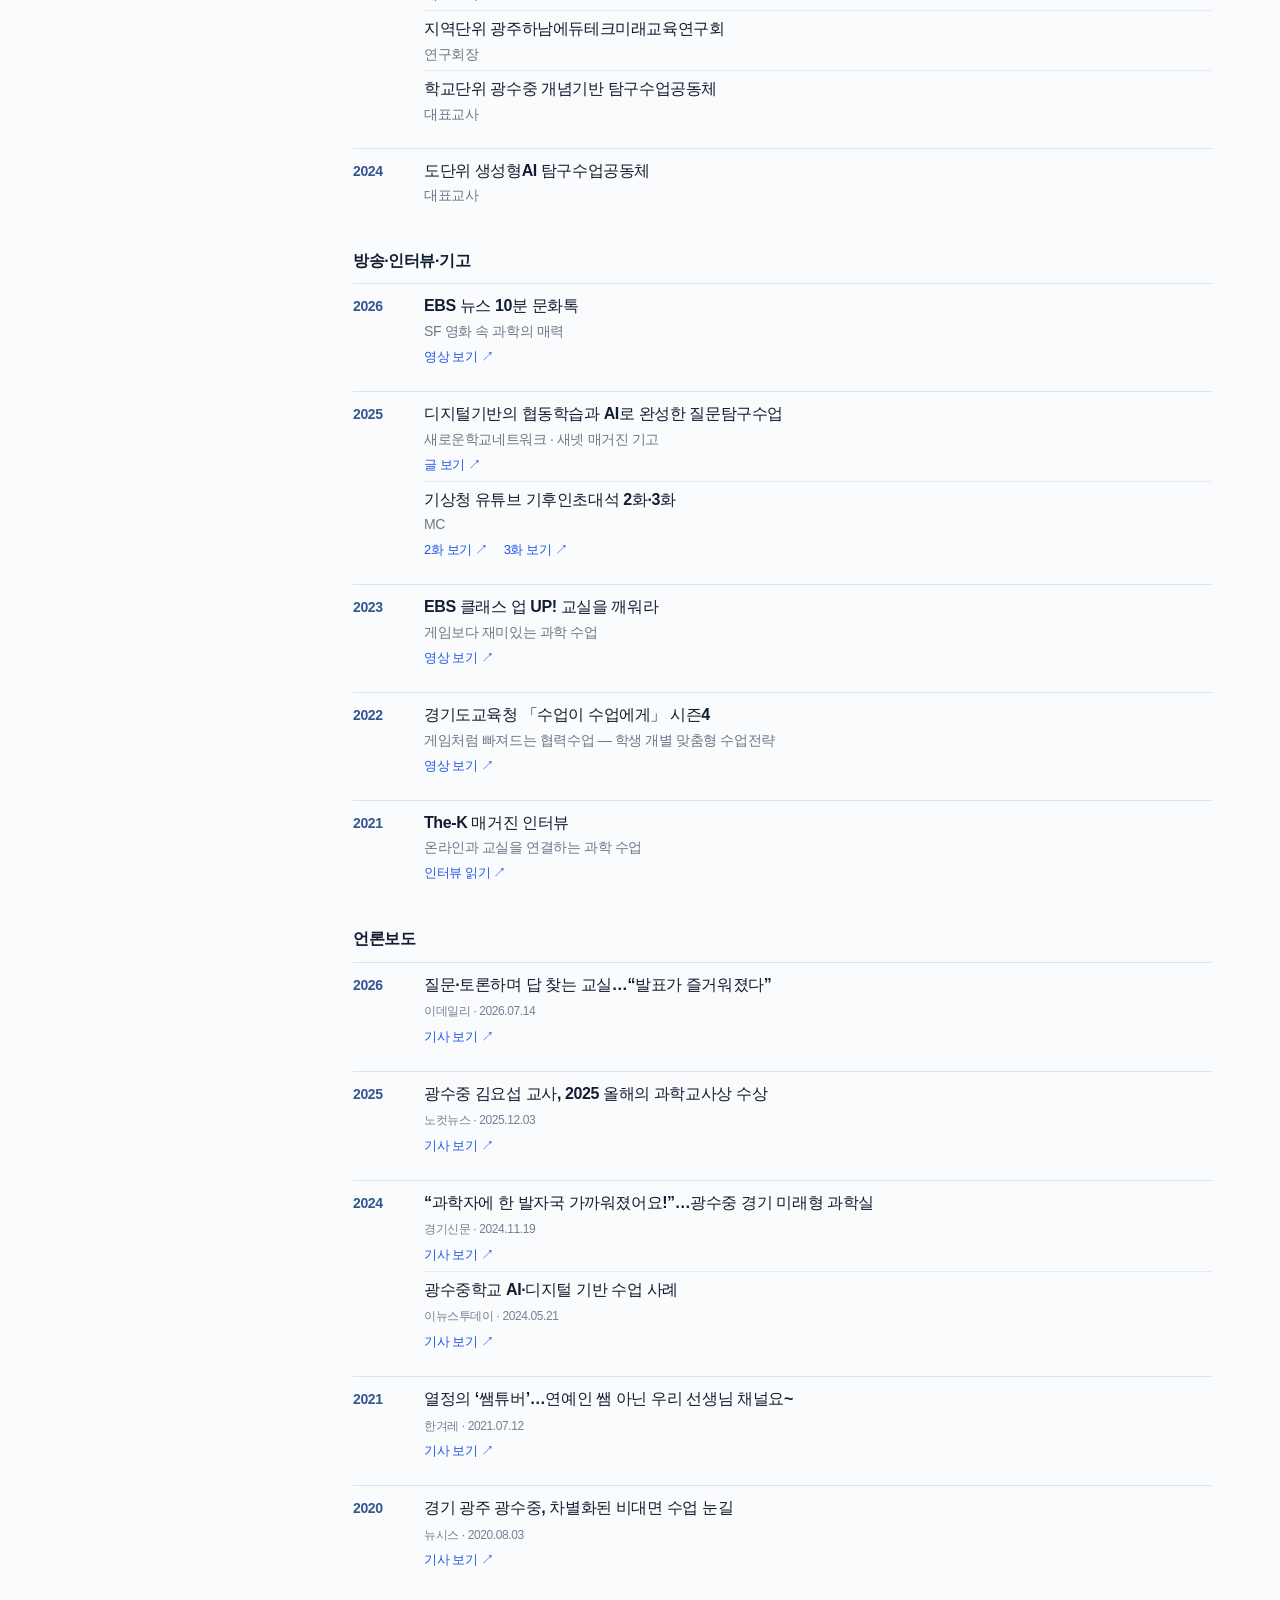
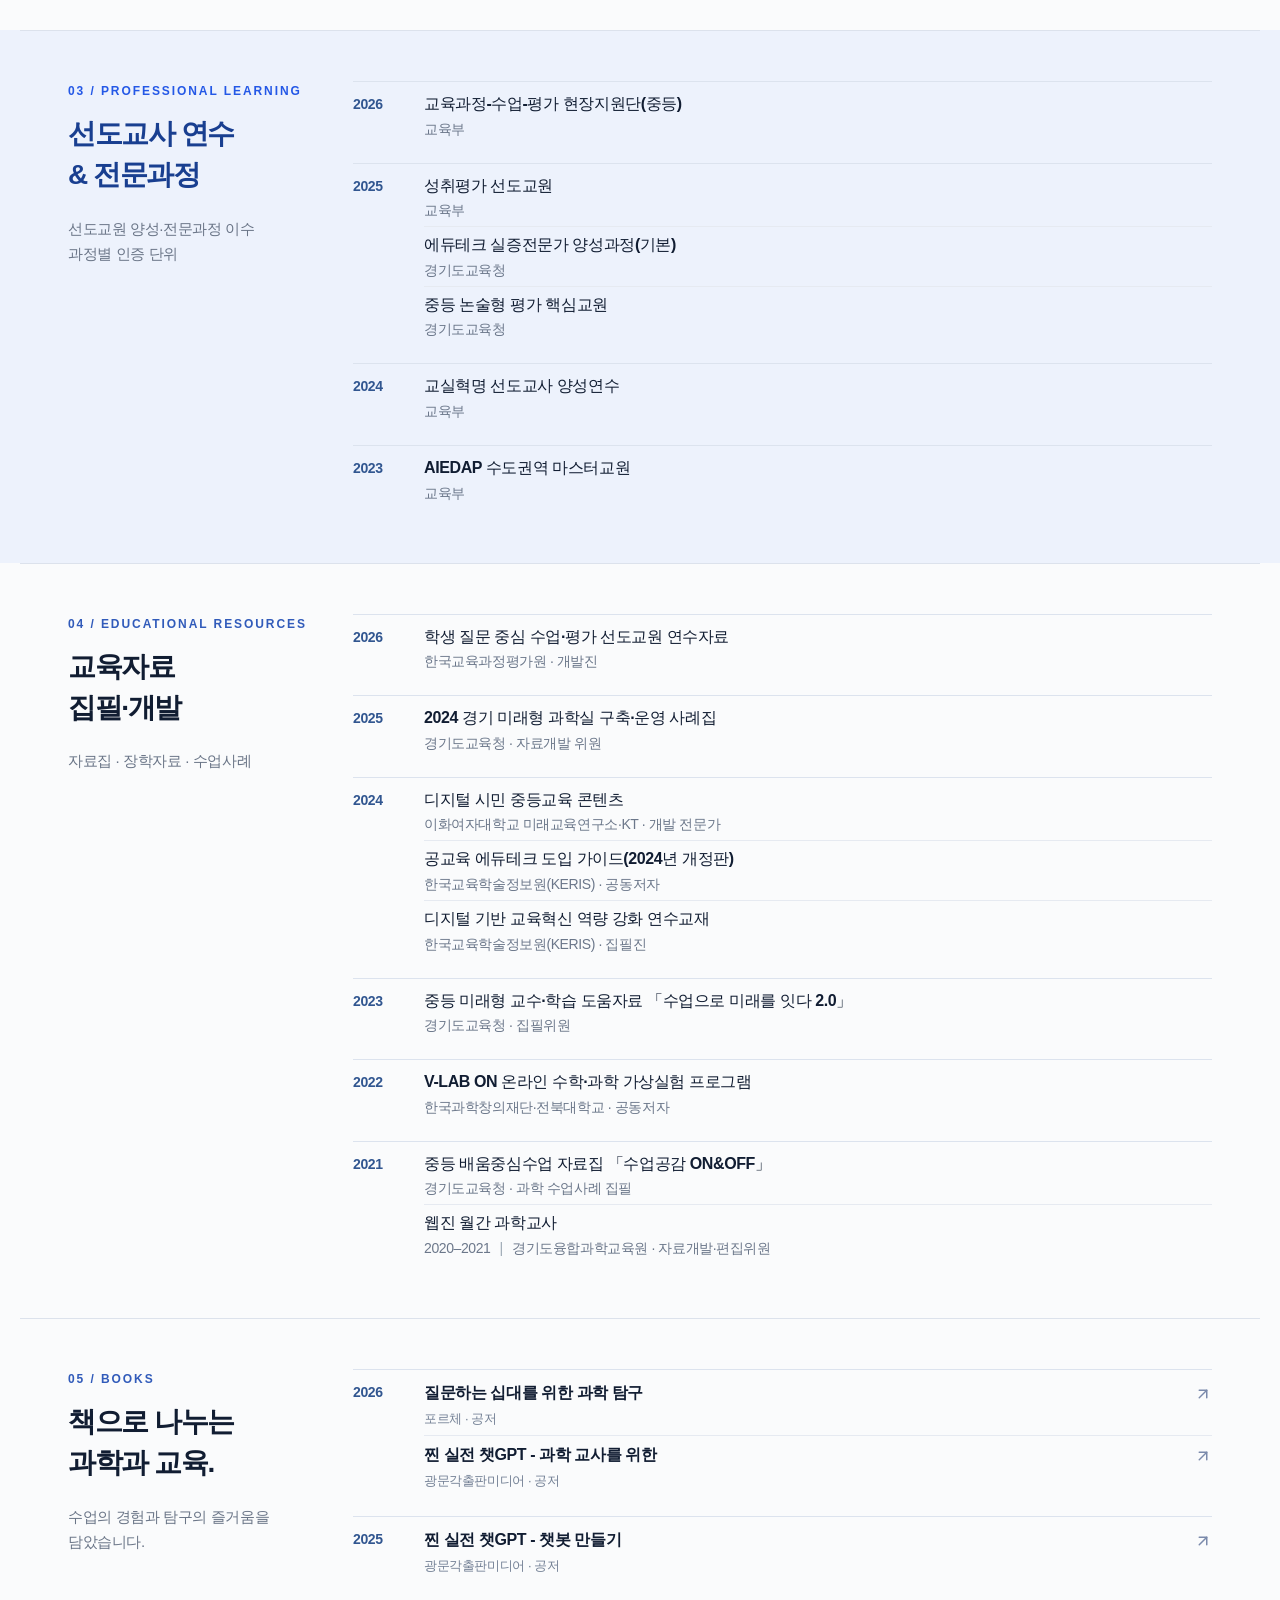
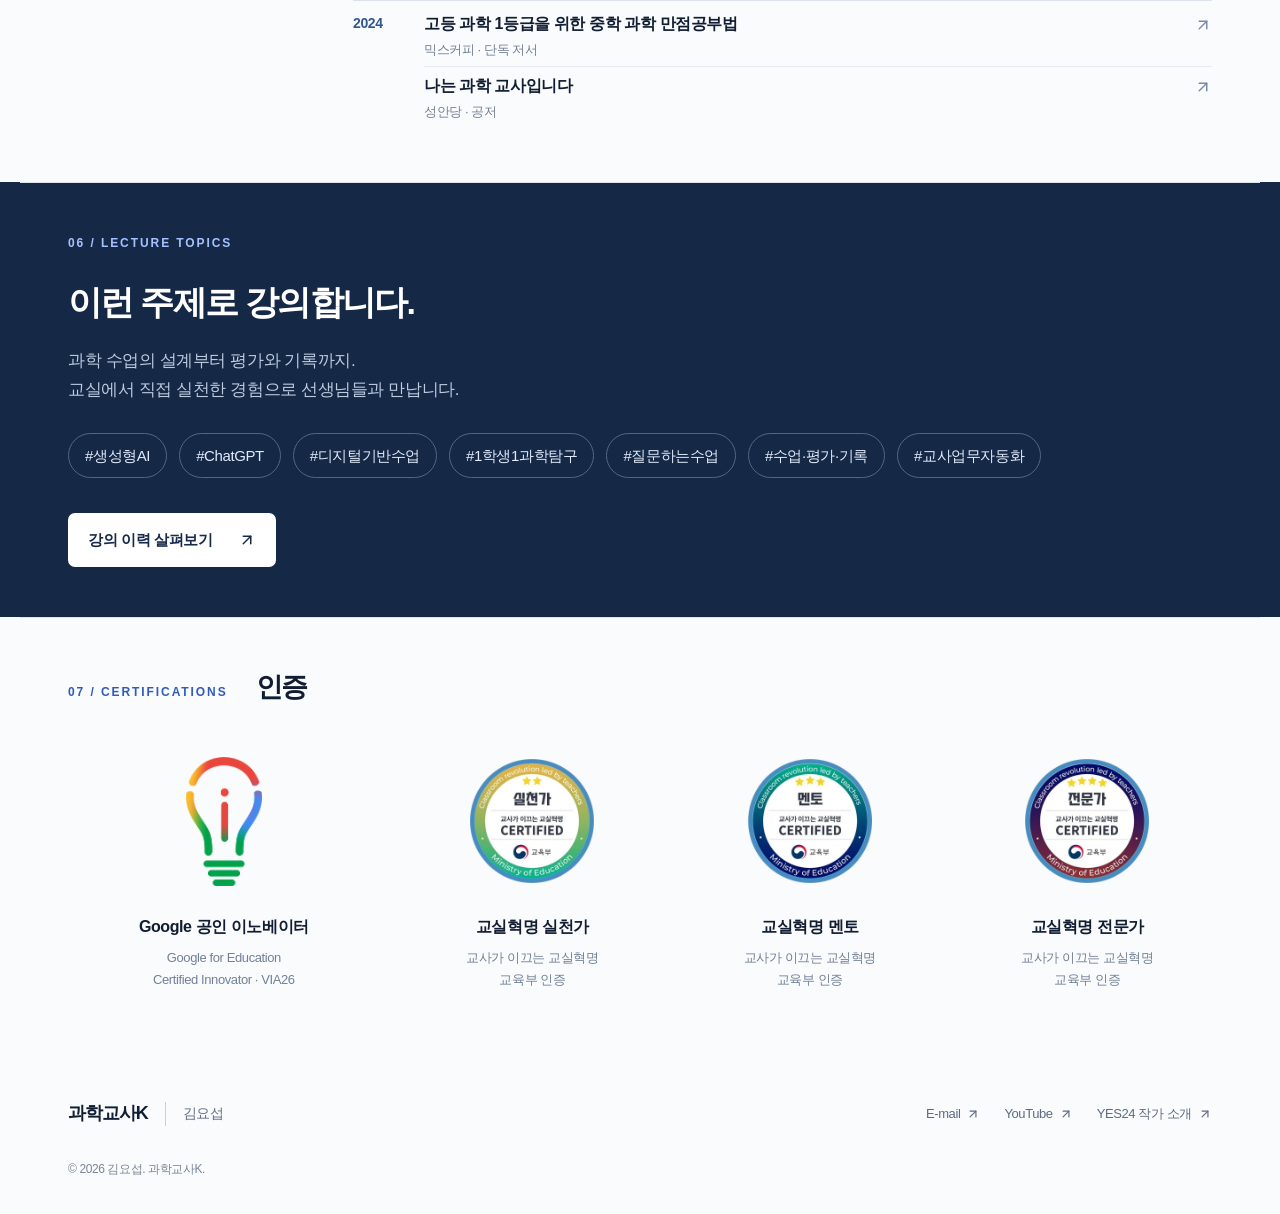
==== commit 1402c15c: "Add verified award numbers and refine grouped lecture list" ====
--- a/index.html
+++ b/index.html
@@ -1,2 +1,2 @@
-<!DOCTYPE html><html lang="ko"><head><meta charSet="utf-8"/><meta name="viewport" content="width=device-width, initial-scale=1"/><link rel="stylesheet" href="/index.BmiqE_pS.css" data-rsc-css-href="/index.BmiqE_pS.css" data-precedence="vite-rsc/importer-resources"/><title>과학교사K 김요섭 | 질문하는 수업·AI 교육·교사 연수</title><meta name="description" content="과학교사K 김요섭의 공식 홈페이지. 질문하는 학교·질문있는 수업을 위한 학생 질문 중심 수업 설계, AI·디지털 도구 활용, 과정 중심 평가·논술형 평가, 생활기록부·교사 업무자동화 등 교과를 아우르는 교사 연수 분야와 강의 이력을 소개합니다."/><meta name="keywords" content="과학교사K,김요섭,김요섭 교사,김요섭 강사,질문하는 학교,질문하는학교,질문하는 수업,질문있는 수업,학생 질문 중심 수업,학생 주도 과학탐구,교사 연수,교원 연수,교사 연수 강사,수업 설계,과정 중심 평가,논술형 평가,AI 활용 수업,에듀테크 연수,ChatGPT,Gemini,노트북LM,교육용 챗봇,생활기록부 자동화,교사 업무자동화,공간재구조화,과학실 리모델링"/><meta name="author" content="김요섭 · 과학교사K"/><meta property="og:title" content="과학교사K 김요섭 | 질문하는 수업·AI 교육·교사 연수"/><meta property="og:description" content="학생 질문 중심 수업, AI·디지털 교육, 수업·평가·기록을 나누는 김요섭 교사의 공식 프로필과 강의 이력입니다."/><meta property="og:site_name" content="과학교사K 김요섭"/><meta property="og:type" content="website"/><meta property="og:locale" content="ko_KR"/><meta name="twitter:card" content="summary"/><meta name="twitter:title" content="과학교사K 김요섭 | 질문하는 수업·AI 교육·교사 연수"/><meta name="twitter:description" content="학생 질문 중심 수업, AI·디지털 교육, 수업·평가·기록을 나누는 김요섭 교사의 공식 프로필과 강의 이력입니다."/><link rel="icon" href="/favicon.ico" sizes="any"/><link rel="icon" href="/favicon-32.png" type="image/png" sizes="32x32"/><link rel="apple-touch-icon" href="/apple-touch-icon.png"/>
-</head><body><a class="skip-link" href="#main">본문 바로가기</a><header class="site-header wrap"><a class="brand" href="/">과학교사K<span>김요섭</span></a><nav aria-label="주 메뉴"><a href="/" aria-current="page">프로필</a><a href="/lectures">강의 이력 <svg xmlns="http://www.w3.org/2000/svg" width="16" height="16" viewBox="0 0 24 24" fill="none" stroke="currentColor" stroke-width="2" stroke-linecap="round" stroke-linejoin="round" class="lucide lucide-arrow-up-right" aria-hidden="true"><path d="M7 7h10v10"></path><path d="M7 17 17 7"></path></svg></a></nav></header><main id="main"><section class="hero wrap"><div class="hero-copy"><p class="eyebrow">SCIENCE · LEARNING · POSSIBILITY</p><h1>끝없이 발전하는<br/>수업을 꿈꾸는<br/><em>과학교사</em></h1><p class="intro">안녕하세요. 과학교사K, 김요섭입니다.<br/>학생의 질문이 탐구가 되고, 교실의 경험이 삶으로 이어지는 수업을 만듭니다.</p><div class="hero-actions"><a class="primary-link" href="/lectures">강의 이력 보기 <svg xmlns="http://www.w3.org/2000/svg" width="19" height="19" viewBox="0 0 24 24" fill="none" stroke="currentColor" stroke-width="2" stroke-linecap="round" stroke-linejoin="round" class="lucide lucide-arrow-up-right" aria-hidden="true"><path d="M7 7h10v10"></path><path d="M7 17 17 7"></path></svg></a><a class="text-link" href="#profile">프로필 살펴보기 <svg xmlns="http://www.w3.org/2000/svg" width="18" height="18" viewBox="0 0 24 24" fill="none" stroke="currentColor" stroke-width="2" stroke-linecap="round" stroke-linejoin="round" class="lucide lucide-arrow-right" aria-hidden="true"><path d="M5 12h14"></path><path d="m12 5 7 7-7 7"></path></svg></a></div><div class="hero-note"><span class="status-dot"></span>광수중학교 과학교사 · 저자 · 교육 콘텐츠 제작자</div></div><figure class="portrait-card"><div class="portrait-frame"><img src="/portrait.webp" alt="과학교사 김요섭 프로필" width="1248" height="2752" loading="lazy" fetchPriority="high" decoding="async" class="portrait" data-nimg="1"/></div><figcaption class="portrait-meta"><span class="portrait-label">KIM YOSEOP <b>Science Educator</b></span><span class="portrait-caption">수업의 경험을 나누고 함께 성장합니다.</span></figcaption></figure></section><section class="profile-section wrap" id="profile"><div class="section-grid"><div class="section-heading"><p class="eyebrow">01 / ABOUT</p><h2>김요섭<br/>과학교사K</h2><p>질문과 탐구, 성찰로<br/>함께 성장하는 교실.</p></div><div><p class="section-copy about-copy">학생이 스스로 질문하고, 탐구하며, 자신의 생각을 설명하는 과학 수업을 설계합니다. AI와 디지털 도구로 학생의 사고 과정을 살피고, 배움의 다음 단계를 돕는 평가를 고민합니다. 매일의 수업에서 발견한 가능성을 동료 교사들과 나누며 수업을 발전시켜 갑니다.</p><dl class="profile-details"><div><dt>소속</dt><dd>광수중학교<small>과학교사 · 미래교육과정부장</small></dd></div><div><dt>교직 경력</dt><dd>2019. 3. ~ 현재<small>광수중학교 교사</small></dd></div><div><dt>전공</dt><dd>도시공학 · 지구과학교육</dd></div><div><dt>E-mail</dt><dd><a class="contact-mail" href="mailto:k@science-teacher.kr">k@science-teacher.kr <svg xmlns="http://www.w3.org/2000/svg" width="16" height="16" viewBox="0 0 24 24" fill="none" stroke="currentColor" stroke-width="2" stroke-linecap="round" stroke-linejoin="round" class="lucide lucide-arrow-up-right" aria-hidden="true"><path d="M7 7h10v10"></path><path d="M7 17 17 7"></path></svg></a></dd></div><div><dt>키워드</dt><dd class="profile-keywords"><span>#학생이 질문하는 수업</span><span>#질문에서 시작하는 탐구</span><span>#삶으로 이어지는 과학</span><span>#성장을 돕는 피드백</span><span>#생각을 표현하는 논술</span><span>#AI챗봇으로 과정 중심 평가</span><span>#데이터 기반 피드백</span><span>#공간재구조화</span><span>#과학실 리모델링</span></dd></div></dl><div class="channel-strip"><img src="/channel-logo.webp" alt="과학교사K 채널 로고" width="104" height="104" loading="lazy" decoding="async" data-nimg="1"/><div class="channel-links"><div><a href="https://www.youtube.com/@%EA%B3%BC%ED%95%99%EA%B5%90%EC%82%ACK" target="_blank" rel="noreferrer">YouTube 과학교사K <svg xmlns="http://www.w3.org/2000/svg" width="16" height="16" viewBox="0 0 24 24" fill="none" stroke="currentColor" stroke-width="2" stroke-linecap="round" stroke-linejoin="round" class="lucide lucide-arrow-up-right" aria-hidden="true"><path d="M7 7h10v10"></path><path d="M7 17 17 7"></path></svg></a><p>과학 수업에 활용하는 영상과 수업자료를 공유합니다.</p></div><div><a href="https://blog.naver.com/obafgkim" target="_blank" rel="noreferrer">네이버 블로그 과학교사K <svg xmlns="http://www.w3.org/2000/svg" width="16" height="16" viewBox="0 0 24 24" fill="none" stroke="currentColor" stroke-width="2" stroke-linecap="round" stroke-linejoin="round" class="lucide lucide-arrow-up-right" aria-hidden="true"><path d="M7 7h10v10"></path><path d="M7 17 17 7"></path></svg></a><p>질문·탐구 수업과 과학실 리모델링 경험을 기록합니다.</p></div></div></div></div></div></section><section class="profile-section wrap"><div class="section-grid"><div class="section-heading"><p class="eyebrow">02 / EXPERIENCE</p><h2>교실의 실천을<br/>더 넓은 배움으로.</h2></div><div><div class="credential-group awards-group"><h3>수상·표창<!-- --> <span class="section-count">15<!-- -->건</span></h3><div class="activities-by-year"><section class="activity-year"><h4>2025</h4><ul><li><div class="resume-title">제23회 올해의 과학교사상</div><p class="resume-detail">부총리 겸 과학기술정보통신부장관</p></li><li><div class="resume-title">수업혁신사례 연구대회 전국 2등급 · 경기도 1등급</div><p class="research-title">질문-탐구(E.N.Q.U.I.R.Y.) 프로젝트로 미래가 요구하는(C.A.L.L.) 인재 양성하기</p></li></ul></section><section class="activity-year"><h4>2024</h4><ul><li><div class="resume-title">중등 깊이있는 수업 활성화 표창</div><p class="resume-detail">경기도교육감</p></li><li><div class="resume-title">경기 미래형 과학실 운영 유공 표창</div><p class="resume-detail">경기도교육감</p></li></ul></section><section class="activity-year"><h4>2023</h4><ul><li><div class="resume-title">교실수업 혁신 유공 표창</div><p class="resume-detail">부총리 겸 교육부장관</p></li><li><div class="resume-title">에듀테크 소프트랩 현장개선 아이디어 공모전 입상</div><p class="resume-detail">한국교육학술정보원(KERIS)</p></li><li><div class="resume-title">챗GPT 활용 교육 아이디어 공모전 우수상</div><p class="resume-detail">아이스크림미디어</p></li></ul></section><section class="activity-year"><h4>2022</h4><ul><li><div class="resume-title">그린스마트 미래학교 사업 유공 표창</div><p class="resume-detail">경기도교육감</p></li></ul></section><section class="activity-year"><h4>2021</h4><ul><li><div class="resume-title">온라인 콘텐츠 활용 교과서 우수 수업사례 공모전 동상</div><p class="resume-detail">교육부장관</p></li><li><div class="resume-title">중등 배움중심수업 활성화 지원 표창</div><p class="resume-detail">경기도교육감</p></li><li><div class="resume-title">융합교육활동 유공 표창</div><p class="resume-detail">경기도교육감</p></li><li><div class="resume-title">함께 만드는 마이크로러닝 공모전 표창</div><p class="resume-detail">경기도혁신교육연수원장</p></li></ul></section><section class="activity-year"><h4>2020</h4><ul><li><div class="resume-title">중등 배움중심수업 활성화 지원 표창</div><p class="resume-detail">경기도교육감</p></li><li><div class="resume-title">과학교육 유공교원 표창</div><p class="resume-detail">경기도교육감</p></li></ul></section><section class="activity-year"><h4>2019</h4><ul><li><div class="resume-title">학생과 교사가 함께 성장하는 과학·수학 수업나눔 표창</div><p class="resume-detail">경기도융합과학교육원장</p></li></ul></section></div></div><div class="credential-group external-group"><h3>대외활동</h3><div class="activities-by-year"><section class="activity-year"><h4>2026</h4><ul><li><div class="resume-title">〈재미있는 과학수업 만들기〉 Cafe</div><p class="resume-detail"><span>2020–2026</span><span class="year-divider" aria-hidden="true">|</span>운영진</p></li><li><div class="resume-title">교과서 모니터링단 위원</div><p class="resume-detail">교육부</p></li><li><div class="resume-title">미래형 학습공간 재구조화사업 현장지원단</div><p class="resume-detail">경기도교육청</p></li><li><div class="resume-title">제20회 디지털교육 연구대회 심사위원</div><p class="resume-detail">경기도교육청</p></li><li><div class="resume-title">경기 융합교육 직무연수 강의 영상 개발 심사·심의 위원</div><p class="resume-detail">경기도교육청미래과학교육원</p></li><li><div class="resume-title">SK하이닉스 하인슈타인 AICT 강사 역량강화</div><p class="resume-detail">하트-하트재단·알파코</p></li><li><div class="resume-title">한화사이언스챌린지 1차 예선 심사위원</div><p class="resume-detail">한화사이언스챌린지 운영사무국</p></li></ul></section><section class="activity-year"><h4>2025</h4><ul><li><div class="resume-title">과학교구 및 설비기준 고시 개정 지원단</div><p class="resume-detail">경기도교육청</p></li><li><div class="resume-title">지식샘터 디지털배지 검증단</div><p class="resume-detail">한국교육학술정보원(KERIS)</p></li></ul></section><section class="activity-year"><h4>2024</h4><ul><li><div class="resume-title">수업나눔 광장 운영지원단</div><p class="resume-detail">교육부</p></li><li><div class="resume-title">질문하는 학교 선도학교 지원단</div><p class="resume-detail">경기도교육청</p></li><li><div class="resume-title">중등 교수학습 정책지원단</div><p class="resume-detail">경기도교육청</p></li><li><div class="resume-title">교육현안 해결형 에듀테크 프로젝트 참여교원</div><p class="resume-detail">한국교육학술정보원(KERIS) · 업무경감 분야</p></li></ul></section><section class="activity-year"><h4>2023</h4><ul><li><div class="resume-title">중등 학생 맞춤형 교수·학습 정책지원단</div><p class="resume-detail">경기도교육청</p></li><li><div class="resume-title">온라인 수학·과학 가상실험 환경구축 사업 자문위원</div><p class="resume-detail">한국과학창의재단</p></li><li><div class="resume-title">과학 커뮤니케이터 프로젝트 심사위원</div><p class="resume-detail">인천광역시교육청교육과학정보원</p></li><li><div class="resume-title">게임리터러시 연구교사</div><p class="resume-detail">한국콘텐츠진흥원</p></li><li><div class="resume-title">미래형 교과서 선도학교 지원단</div><p class="resume-detail">경기도교육청</p></li></ul></section><section class="activity-year"><h4>2022</h4><ul><li><div class="resume-title">온라인 콘텐츠 활용 교과서 선도학교 지원단</div><p class="resume-detail">경기도교육청</p></li><li><div class="resume-title">중등 배움중심수업 정책지원단</div><p class="resume-detail">경기도교육청</p></li><li><div class="resume-title">광주하남 배움중심수업 지원단</div><p class="resume-detail">광주하남교육지원청</p></li></ul></section><section class="activity-year"><h4>2021</h4><ul><li><div class="resume-title">중등 배움중심수업 정책추진단</div><p class="resume-detail">경기도교육청</p></li><li><div class="resume-title">중등 온라인 학습 교사지원단</div><p class="resume-detail">광주하남교육지원청</p></li></ul></section><section class="activity-year"><h4>2020</h4><ul><li><div class="resume-title">중등 경기교사온TV 방송지원단</div><p class="resume-detail"><span>2020–2021</span><span class="year-divider" aria-hidden="true">|</span>경기도교육청</p></li><li><div class="resume-title">융합과학·진로교육 지원단</div><p class="resume-detail">광주하남교육지원청</p></li></ul></section></div></div><div class="credential-group research-group"><h3>연구회활동</h3><div class="activities-by-year"><section class="activity-year"><h4>2026</h4><ul><li><div class="resume-title">에듀테크미래교육연구회(에테연)</div><p class="resume-detail"><span>2020–2026</span><span class="year-divider" aria-hidden="true">|</span>광주·하남·성남지회 공동지회장(2025), 수업혁신본부장(2026)</p></li><li><div class="resume-title">과학관 인공지능 교육 교사연구회</div><p class="resume-detail">연구책임자</p></li><li><div class="resume-title">신과수(신나는 과학수업) 경기도교육연구회</div><p class="resume-detail"><span>2021–2026</span><span class="year-divider" aria-hidden="true">|</span>회원</p></li><li><div class="resume-title">광수중 디지털 역량 수업탐구공동체</div><p class="resume-detail">대표교사</p></li></ul></section><section class="activity-year"><h4>2025</h4><ul><li><div class="resume-title">전국단위 〈재미있는 과학수업 만들기 연구회〉</div><p class="resume-detail">대표교사</p></li><li><div class="resume-title">도단위 AI디지털기반 학생맞춤형 수업 탐구수업공동체</div><p class="resume-detail">대표교사</p></li><li><div class="resume-title">지역단위 광주하남에듀테크미래교육연구회</div><p class="resume-detail">연구회장</p></li><li><div class="resume-title">학교단위 광수중 개념기반 탐구수업공동체</div><p class="resume-detail">대표교사</p></li></ul></section><section class="activity-year"><h4>2024</h4><ul><li><div class="resume-title">도단위 생성형AI 탐구수업공동체</div><p class="resume-detail">대표교사</p></li></ul></section></div></div><div class="credential-group"><h3>방송·인터뷰·기고</h3><div class="activities-by-year"><section class="activity-year"><h4>2026</h4><ul><li><div class="resume-title">EBS 뉴스 10분 문화톡</div><p class="resume-detail">SF 영화 속 과학의 매력</p><div class="media-links"><a href="https://www.youtube.com/watch?v=vOYNERDF6ms" target="_blank" rel="noreferrer" aria-label="EBS 뉴스 10분 문화톡 영상 보기">영상 보기<!-- --> ↗</a></div></li></ul></section><section class="activity-year"><h4>2025</h4><ul><li><div class="resume-title">디지털기반의 협동학습과 AI로 완성한 질문탐구수업</div><p class="resume-detail">새로운학교네트워크 · 새넷 매거진 기고</p><div class="media-links"><a href="https://brunch.co.kr/@36cac28a4163401/116" target="_blank" rel="noreferrer" aria-label="디지털기반의 협동학습과 AI로 완성한 질문탐구수업 글 보기">글 보기<!-- --> ↗</a></div></li><li><div class="resume-title">기상청 유튜브 기후인초대석 2화·3화</div><p class="resume-detail">MC</p><div class="media-links"><a href="https://www.youtube.com/watch?v=xS3yrJSyLQk" target="_blank" rel="noreferrer" aria-label="기상청 유튜브 기후인초대석 2화·3화 2화 보기">2화 보기<!-- --> ↗</a><a href="https://www.youtube.com/watch?v=YHXwu2OKgMY" target="_blank" rel="noreferrer" aria-label="기상청 유튜브 기후인초대석 2화·3화 3화 보기">3화 보기<!-- --> ↗</a></div></li></ul></section><section class="activity-year"><h4>2023</h4><ul><li><div class="resume-title">EBS 클래스 업 UP! 교실을 깨워라</div><p class="resume-detail">게임보다 재미있는 과학 수업</p><div class="media-links"><a href="https://www.youtube.com/watch?v=njBpmQTimPo" target="_blank" rel="noreferrer" aria-label="EBS 클래스 업 UP! 교실을 깨워라 영상 보기">영상 보기<!-- --> ↗</a></div></li></ul></section><section class="activity-year"><h4>2022</h4><ul><li><div class="resume-title">경기도교육청 「수업이 수업에게」 시즌4</div><p class="resume-detail">게임처럼 빠져드는 협력수업 — 학생 개별 맞춤형 수업전략</p><div class="media-links"><a href="https://www.youtube.com/watch?v=W8YiNtd2aBg&amp;t=344s" target="_blank" rel="noreferrer" aria-label="경기도교육청 「수업이 수업에게」 시즌4 영상 보기">영상 보기<!-- --> ↗</a></div></li></ul></section><section class="activity-year"><h4>2021</h4><ul><li><div class="resume-title">The-K 매거진 인터뷰</div><p class="resume-detail">온라인과 교실을 연결하는 과학 수업</p><div class="media-links"><a href="https://www.thekmagazine.co.kr/data/theK_2109/sub2_03.php" target="_blank" rel="noreferrer" aria-label="The-K 매거진 인터뷰 인터뷰 읽기">인터뷰 읽기<!-- --> ↗</a></div></li></ul></section></div></div><div class="credential-group"><h3>언론보도</h3><div class="activities-by-year"><section class="activity-year"><h4>2026</h4><ul><li><div class="resume-title">질문·토론하며 답 찾는 교실…“발표가 즐거워졌다”</div><p class="press-detail">이데일리<!-- --> · <!-- -->2026.07.14</p><div class="media-links"><a href="https://www.edaily.co.kr/news/newspath.asp?newsid=02099206645514520" target="_blank" rel="noreferrer" aria-label="질문·토론하며 답 찾는 교실…“발표가 즐거워졌다” 기사 보기">기사 보기<!-- --> ↗</a></div></li></ul></section><section class="activity-year"><h4>2025</h4><ul><li><div class="resume-title">광수중 김요섭 교사, 2025 올해의 과학교사상 수상</div><p class="press-detail">노컷뉴스<!-- --> · <!-- -->2025.12.03</p><div class="media-links"><a href="https://www.nocutnews.co.kr/news/6437696?utm_source=naver&amp;utm_medium=article&amp;utm_campaign=20251203030015" target="_blank" rel="noreferrer" aria-label="광수중 김요섭 교사, 2025 올해의 과학교사상 수상 기사 보기">기사 보기<!-- --> ↗</a></div></li></ul></section><section class="activity-year"><h4>2024</h4><ul><li><div class="resume-title">“과학자에 한 발자국 가까워졌어요!”…광수중 경기 미래형 과학실</div><p class="press-detail">경기신문<!-- --> · <!-- -->2024.11.19</p><div class="media-links"><a href="https://www.kgnews.co.kr/news/article.html?no=817783" target="_blank" rel="noreferrer" aria-label="“과학자에 한 발자국 가까워졌어요!”…광수중 경기 미래형 과학실 기사 보기">기사 보기<!-- --> ↗</a></div></li><li><div class="resume-title">광수중학교 AI·디지털 기반 수업 사례</div><p class="press-detail">이뉴스투데이<!-- --> · <!-- -->2024.05.21</p><div class="media-links"><a href="https://www.enewstoday.co.kr/news/articleView.html?idxno=2130225" target="_blank" rel="noreferrer" aria-label="광수중학교 AI·디지털 기반 수업 사례 기사 보기">기사 보기<!-- --> ↗</a></div></li></ul></section><section class="activity-year"><h4>2021</h4><ul><li><div class="resume-title">열정의 ‘쌤튜버’…연예인 쌤 아닌 우리 선생님 채널요~</div><p class="press-detail">한겨레<!-- --> · <!-- -->2021.07.12</p><div class="media-links"><a href="https://www.hani.co.kr/arti/area/capital/1003102.html" target="_blank" rel="noreferrer" aria-label="열정의 ‘쌤튜버’…연예인 쌤 아닌 우리 선생님 채널요~ 기사 보기">기사 보기<!-- --> ↗</a></div></li></ul></section><section class="activity-year"><h4>2020</h4><ul><li><div class="resume-title">경기 광주 광수중, 차별화된 비대면 수업 눈길</div><p class="press-detail">뉴시스<!-- --> · <!-- -->2020.08.03</p><div class="media-links"><a href="https://www.newsis.com/view/NISX20200803_0001116624" target="_blank" rel="noreferrer" aria-label="경기 광주 광수중, 차별화된 비대면 수업 눈길 기사 보기">기사 보기<!-- --> ↗</a></div></li></ul></section></div></div></div></div></section><div class="training-section"><section class="profile-section wrap"><div class="section-grid"><div class="section-heading"><p class="eyebrow">03 / PROFESSIONAL LEARNING</p><h2>선도교사 연수<br/>&amp; 전문과정</h2><p>선도교원 양성·전문과정 이수<br/>과정별 인증 단위</p></div><div><div class="activities-by-year"><section class="activity-year"><h4>2026</h4><ul><li><div class="resume-title">교육과정-수업-평가 현장지원단(중등)</div><p class="resume-detail">교육부</p></li></ul></section><section class="activity-year"><h4>2025</h4><ul><li><div class="resume-title">성취평가 선도교원</div><p class="resume-detail">교육부</p></li><li><div class="resume-title">에듀테크 실증전문가 양성과정(기본)</div><p class="resume-detail">경기도교육청</p></li><li><div class="resume-title">중등 논술형 평가 핵심교원</div><p class="resume-detail">경기도교육청</p></li></ul></section><section class="activity-year"><h4>2024</h4><ul><li><div class="resume-title">교실혁명 선도교사 양성연수</div><p class="resume-detail">교육부</p></li></ul></section><section class="activity-year"><h4>2023</h4><ul><li><div class="resume-title">AIEDAP 수도권역 마스터교원</div><p class="resume-detail">교육부</p></li></ul></section></div></div></div></section></div><section class="profile-section wrap"><div class="section-grid"><div class="section-heading"><p class="eyebrow">04 / EDUCATIONAL RESOURCES</p><h2>교육자료<br/>집필·개발</h2><p>자료집 · 장학자료 · 수업사례</p></div><div class="activities-by-year"><section class="activity-year"><h4>2026</h4><ul><li><div class="resume-title">학생 질문 중심 수업·평가 선도교원 연수자료</div><p class="resume-detail">한국교육과정평가원 · 개발진</p></li></ul></section><section class="activity-year"><h4>2025</h4><ul><li><div class="resume-title">2024 경기 미래형 과학실 구축·운영 사례집</div><p class="resume-detail">경기도교육청 · 자료개발 위원</p></li></ul></section><section class="activity-year"><h4>2024</h4><ul><li><div class="resume-title">디지털 시민 중등교육 콘텐츠</div><p class="resume-detail">이화여자대학교 미래교육연구소·KT · 개발 전문가</p></li><li><div class="resume-title">공교육 에듀테크 도입 가이드(2024년 개정판)</div><p class="resume-detail">한국교육학술정보원(KERIS) · 공동저자</p></li><li><div class="resume-title">디지털 기반 교육혁신 역량 강화 연수교재</div><p class="resume-detail">한국교육학술정보원(KERIS) · 집필진</p></li></ul></section><section class="activity-year"><h4>2023</h4><ul><li><div class="resume-title">중등 미래형 교수·학습 도움자료 「수업으로 미래를 잇다 2.0」</div><p class="resume-detail">경기도교육청 · 집필위원</p></li></ul></section><section class="activity-year"><h4>2022</h4><ul><li><div class="resume-title">V-LAB ON 온라인 수학·과학 가상실험 프로그램</div><p class="resume-detail">한국과학창의재단·전북대학교 · 공동저자</p></li></ul></section><section class="activity-year"><h4>2021</h4><ul><li><div class="resume-title">중등 배움중심수업 자료집 「수업공감 ON&amp;OFF」</div><p class="resume-detail">경기도교육청 · 과학 수업사례 집필</p></li><li><div class="resume-title">웹진 월간 과학교사</div><p class="resume-detail"><span>2020–2021</span><span class="year-divider" aria-hidden="true">|</span>경기도융합과학교육원 · 자료개발·편집위원</p></li></ul></section></div></div></section><section class="profile-section wrap"><div class="section-grid"><div class="section-heading"><p class="eyebrow">05 / BOOKS</p><h2>책으로 나누는<br/>과학과 교육.</h2><p>수업의 경험과 탐구의 즐거움을 담았습니다.</p></div><div class="books-by-year"><section class="activity-year book-year-group"><h4>2026</h4><ul class="books-list"><li><a class="book-link" href="https://www.yes24.com/product/goods/183238275" target="_blank" rel="noreferrer"><div><div class="book-title">질문하는 십대를 위한 과학 탐구</div><p class="book-meta">포르체<!-- --> · <!-- -->공저</p></div><svg xmlns="http://www.w3.org/2000/svg" width="18" height="18" viewBox="0 0 24 24" fill="none" stroke="currentColor" stroke-width="2" stroke-linecap="round" stroke-linejoin="round" class="lucide lucide-arrow-up-right" aria-hidden="true"><path d="M7 7h10v10"></path><path d="M7 17 17 7"></path></svg></a></li><li><a class="book-link" href="https://www.yes24.com/product/goods/181023150" target="_blank" rel="noreferrer"><div><div class="book-title">찐 실전 챗GPT - 과학 교사를 위한</div><p class="book-meta">광문각출판미디어<!-- --> · <!-- -->공저</p></div><svg xmlns="http://www.w3.org/2000/svg" width="18" height="18" viewBox="0 0 24 24" fill="none" stroke="currentColor" stroke-width="2" stroke-linecap="round" stroke-linejoin="round" class="lucide lucide-arrow-up-right" aria-hidden="true"><path d="M7 7h10v10"></path><path d="M7 17 17 7"></path></svg></a></li></ul></section><section class="activity-year book-year-group"><h4>2025</h4><ul class="books-list"><li><a class="book-link" href="https://www.yes24.com/product/goods/145383562" target="_blank" rel="noreferrer"><div><div class="book-title">찐 실전 챗GPT - 챗봇 만들기</div><p class="book-meta">광문각출판미디어<!-- --> · <!-- -->공저</p></div><svg xmlns="http://www.w3.org/2000/svg" width="18" height="18" viewBox="0 0 24 24" fill="none" stroke="currentColor" stroke-width="2" stroke-linecap="round" stroke-linejoin="round" class="lucide lucide-arrow-up-right" aria-hidden="true"><path d="M7 7h10v10"></path><path d="M7 17 17 7"></path></svg></a></li></ul></section><section class="activity-year book-year-group"><h4>2024</h4><ul class="books-list"><li><a class="book-link" href="https://www.yes24.com/product/goods/130135046" target="_blank" rel="noreferrer"><div><div class="book-title">고등 과학 1등급을 위한 중학 과학 만점공부법</div><p class="book-meta">믹스커피<!-- --> · <!-- -->단독 저서</p></div><svg xmlns="http://www.w3.org/2000/svg" width="18" height="18" viewBox="0 0 24 24" fill="none" stroke="currentColor" stroke-width="2" stroke-linecap="round" stroke-linejoin="round" class="lucide lucide-arrow-up-right" aria-hidden="true"><path d="M7 7h10v10"></path><path d="M7 17 17 7"></path></svg></a></li><li><a class="book-link" href="https://www.yes24.com/product/goods/124926273" target="_blank" rel="noreferrer"><div><div class="book-title">나는 과학 교사입니다</div><p class="book-meta">성안당<!-- --> · <!-- -->공저</p></div><svg xmlns="http://www.w3.org/2000/svg" width="18" height="18" viewBox="0 0 24 24" fill="none" stroke="currentColor" stroke-width="2" stroke-linecap="round" stroke-linejoin="round" class="lucide lucide-arrow-up-right" aria-hidden="true"><path d="M7 7h10v10"></path><path d="M7 17 17 7"></path></svg></a></li></ul></section></div></div></section><div class="topic-section"><section class="profile-section wrap"><p class="eyebrow">06 / LECTURE TOPICS</p><h2>이런 주제로 강의합니다.</h2><p class="section-copy">과학 수업의 설계부터 평가와 기록까지.<br/>교실에서 직접 실천한 경험으로 선생님들과 만납니다.</p><div class="tags"><span class="tag">#생성형AI</span><span class="tag">#ChatGPT</span><span class="tag">#디지털기반수업</span><span class="tag">#1학생1과학탐구</span><span class="tag">#질문하는수업</span><span class="tag">#수업·평가·기록</span><span class="tag">#교사업무자동화</span></div><div class="topic-bottom"><a class="primary-link" href="/lectures">강의 이력 살펴보기 <svg xmlns="http://www.w3.org/2000/svg" width="18" height="18" viewBox="0 0 24 24" fill="none" stroke="currentColor" stroke-width="2" stroke-linecap="round" stroke-linejoin="round" class="lucide lucide-arrow-up-right" aria-hidden="true"><path d="M7 7h10v10"></path><path d="M7 17 17 7"></path></svg></a></div></section></div><section class="profile-section wrap certifications"><div class="certification-heading"><p class="eyebrow">07 / CERTIFICATIONS</p><h2>인증</h2></div><div class="certification-grid"><div class="certification-item google-cert"><div class="badge-image"><img src="/google-certified-innovator-symbol.webp" alt="Google for Education Certified Innovator 공식 심벌" width="76" height="130" loading="lazy" decoding="async" data-nimg="1"/></div><h3>Google 공인 이노베이터</h3><p>Google for Education<br/>Certified Innovator · VIA26</p></div><div class="certification-item"><div class="badge-image"><img src="/classroom-revolution-practitioner.webp" alt="교육부 교실혁명 실천가 공식 인증 배지" width="124" height="124" loading="lazy" decoding="async" data-nimg="1"/></div><h3>교실혁명 <!-- -->실천가</h3><p>교사가 이끄는 교실혁명<br/>교육부 인증</p></div><div class="certification-item"><div class="badge-image"><img src="/classroom-revolution-mentor.webp" alt="교육부 교실혁명 멘토 공식 인증 배지" width="124" height="124" loading="lazy" decoding="async" data-nimg="1"/></div><h3>교실혁명 <!-- -->멘토</h3><p>교사가 이끄는 교실혁명<br/>교육부 인증</p></div><div class="certification-item"><div class="badge-image"><img src="/classroom-revolution-expert.webp" alt="교육부 교실혁명 전문가 공식 인증 배지" width="124" height="124" loading="lazy" decoding="async" data-nimg="1"/></div><h3>교실혁명 <!-- -->전문가</h3><p>교사가 이끄는 교실혁명<br/>교육부 인증</p></div></div></section></main><footer class="site-footer wrap"><a class="brand" href="/">과학교사K<span>김요섭</span></a><div class="footer-links"><a href="mailto:k@science-teacher.kr">E-mail <svg xmlns="http://www.w3.org/2000/svg" width="14" height="14" viewBox="0 0 24 24" fill="none" stroke="currentColor" stroke-width="2" stroke-linecap="round" stroke-linejoin="round" class="lucide lucide-arrow-up-right" aria-hidden="true"><path d="M7 7h10v10"></path><path d="M7 17 17 7"></path></svg></a><a href="https://www.youtube.com/@%EA%B3%BC%ED%95%99%EA%B5%90%EC%82%ACK" target="_blank" rel="noreferrer">YouTube <svg xmlns="http://www.w3.org/2000/svg" width="14" height="14" viewBox="0 0 24 24" fill="none" stroke="currentColor" stroke-width="2" stroke-linecap="round" stroke-linejoin="round" class="lucide lucide-arrow-up-right" aria-hidden="true"><path d="M7 7h10v10"></path><path d="M7 17 17 7"></path></svg></a><a href="https://www.yes24.com/product/author/421370" target="_blank" rel="noreferrer">YES24 작가 소개 <svg xmlns="http://www.w3.org/2000/svg" width="14" height="14" viewBox="0 0 24 24" fill="none" stroke="currentColor" stroke-width="2" stroke-linecap="round" stroke-linejoin="round" class="lucide lucide-arrow-up-right" aria-hidden="true"><path d="M7 7h10v10"></path><path d="M7 17 17 7"></path></svg></a></div><p>© <!-- -->2026<!-- --> 김요섭. 과학교사K.</p></footer></body></html>+<!DOCTYPE html><html lang="ko"><head><meta charSet="utf-8"/><meta name="viewport" content="width=device-width, initial-scale=1"/><link rel="stylesheet" href="/index.DXYKcQXT.css" data-rsc-css-href="/index.DXYKcQXT.css" data-precedence="vite-rsc/importer-resources"/><title>과학교사K 김요섭 | 질문하는 수업·AI 교육·교사 연수</title><meta name="description" content="과학교사K 김요섭의 공식 홈페이지. 질문하는 학교·질문있는 수업을 위한 학생 질문 중심 수업 설계, AI·디지털 도구 활용, 과정 중심 평가·논술형 평가, 생활기록부·교사 업무자동화 등 교과를 아우르는 교사 연수 분야와 강의 이력을 소개합니다."/><meta name="keywords" content="과학교사K,김요섭,김요섭 교사,김요섭 강사,질문하는 학교,질문하는학교,질문하는 수업,질문있는 수업,학생 질문 중심 수업,학생 주도 과학탐구,교사 연수,교원 연수,교사 연수 강사,수업 설계,과정 중심 평가,논술형 평가,AI 활용 수업,에듀테크 연수,ChatGPT,Gemini,노트북LM,교육용 챗봇,생활기록부 자동화,교사 업무자동화,공간재구조화,과학실 리모델링"/><meta name="author" content="김요섭 · 과학교사K"/><meta property="og:title" content="과학교사K 김요섭 | 질문하는 수업·AI 교육·교사 연수"/><meta property="og:description" content="학생 질문 중심 수업, AI·디지털 교육, 수업·평가·기록을 나누는 김요섭 교사의 공식 프로필과 강의 이력입니다."/><meta property="og:site_name" content="과학교사K 김요섭"/><meta property="og:type" content="website"/><meta property="og:locale" content="ko_KR"/><meta name="twitter:card" content="summary"/><meta name="twitter:title" content="과학교사K 김요섭 | 질문하는 수업·AI 교육·교사 연수"/><meta name="twitter:description" content="학생 질문 중심 수업, AI·디지털 교육, 수업·평가·기록을 나누는 김요섭 교사의 공식 프로필과 강의 이력입니다."/><link rel="icon" href="/favicon.ico" sizes="any"/><link rel="icon" href="/favicon-32.png" type="image/png" sizes="32x32"/><link rel="apple-touch-icon" href="/apple-touch-icon.png"/>
+</head><body><a class="skip-link" href="#main">본문 바로가기</a><header class="site-header wrap"><a class="brand" href="/">과학교사K<span>김요섭</span></a><nav aria-label="주 메뉴"><a href="/" aria-current="page">프로필</a><a href="/lectures">강의 이력 <svg xmlns="http://www.w3.org/2000/svg" width="16" height="16" viewBox="0 0 24 24" fill="none" stroke="currentColor" stroke-width="2" stroke-linecap="round" stroke-linejoin="round" class="lucide lucide-arrow-up-right" aria-hidden="true"><path d="M7 7h10v10"></path><path d="M7 17 17 7"></path></svg></a></nav></header><main id="main"><section class="hero wrap"><div class="hero-copy"><p class="eyebrow">SCIENCE · LEARNING · POSSIBILITY</p><h1>끝없이 발전하는<br/>수업을 꿈꾸는<br/><em>과학교사</em></h1><p class="intro">안녕하세요. 과학교사K, 김요섭입니다.<br/>학생의 질문이 탐구가 되고, 교실의 경험이 삶으로 이어지는 수업을 만듭니다.</p><div class="hero-actions"><a class="primary-link" href="/lectures">강의 이력 보기 <svg xmlns="http://www.w3.org/2000/svg" width="19" height="19" viewBox="0 0 24 24" fill="none" stroke="currentColor" stroke-width="2" stroke-linecap="round" stroke-linejoin="round" class="lucide lucide-arrow-up-right" aria-hidden="true"><path d="M7 7h10v10"></path><path d="M7 17 17 7"></path></svg></a><a class="text-link" href="#profile">프로필 살펴보기 <svg xmlns="http://www.w3.org/2000/svg" width="18" height="18" viewBox="0 0 24 24" fill="none" stroke="currentColor" stroke-width="2" stroke-linecap="round" stroke-linejoin="round" class="lucide lucide-arrow-right" aria-hidden="true"><path d="M5 12h14"></path><path d="m12 5 7 7-7 7"></path></svg></a></div><div class="hero-note"><span class="status-dot"></span>광수중학교 과학교사 · 저자 · 교육 콘텐츠 제작자</div></div><figure class="portrait-card"><div class="portrait-frame"><img src="/portrait.webp" alt="과학교사 김요섭 프로필" width="1248" height="2752" loading="lazy" fetchPriority="high" decoding="async" class="portrait" data-nimg="1"/></div><figcaption class="portrait-meta"><span class="portrait-label">KIM YOSEOP <b>Science Educator</b></span><span class="portrait-caption">수업의 경험을 나누고 함께 성장합니다.</span></figcaption></figure></section><section class="profile-section wrap" id="profile"><div class="section-grid"><div class="section-heading"><p class="eyebrow">01 / ABOUT</p><h2>김요섭<br/>과학교사K</h2><p>질문과 탐구, 성찰로<br/>함께 성장하는 교실.</p></div><div><p class="section-copy about-copy">학생이 스스로 질문하고, 탐구하며, 자신의 생각을 설명하는 과학 수업을 설계합니다. AI와 디지털 도구로 학생의 사고 과정을 살피고, 배움의 다음 단계를 돕는 평가를 고민합니다. 매일의 수업에서 발견한 가능성을 동료 교사들과 나누며 수업을 발전시켜 갑니다.</p><dl class="profile-details"><div><dt>소속</dt><dd>광수중학교<small>과학교사 · 미래교육과정부장</small></dd></div><div><dt>교직 경력</dt><dd>2019. 3. ~ 현재<small>광수중학교 교사</small></dd></div><div><dt>전공</dt><dd>도시공학 · 지구과학교육</dd></div><div><dt>E-mail</dt><dd><a class="contact-mail" href="mailto:k@science-teacher.kr">k@science-teacher.kr <svg xmlns="http://www.w3.org/2000/svg" width="16" height="16" viewBox="0 0 24 24" fill="none" stroke="currentColor" stroke-width="2" stroke-linecap="round" stroke-linejoin="round" class="lucide lucide-arrow-up-right" aria-hidden="true"><path d="M7 7h10v10"></path><path d="M7 17 17 7"></path></svg></a></dd></div><div><dt>키워드</dt><dd class="profile-keywords"><span>#학생이 질문하는 수업</span><span>#질문에서 시작하는 탐구</span><span>#삶으로 이어지는 과학</span><span>#성장을 돕는 피드백</span><span>#생각을 표현하는 논술</span><span>#AI챗봇으로 과정 중심 평가</span><span>#데이터 기반 피드백</span><span>#공간재구조화</span><span>#과학실 리모델링</span></dd></div></dl><div class="channel-strip"><img src="/channel-logo.webp" alt="과학교사K 채널 로고" width="104" height="104" loading="lazy" decoding="async" data-nimg="1"/><div class="channel-links"><div><a href="https://www.youtube.com/@%EA%B3%BC%ED%95%99%EA%B5%90%EC%82%ACK" target="_blank" rel="noreferrer">YouTube 과학교사K <svg xmlns="http://www.w3.org/2000/svg" width="16" height="16" viewBox="0 0 24 24" fill="none" stroke="currentColor" stroke-width="2" stroke-linecap="round" stroke-linejoin="round" class="lucide lucide-arrow-up-right" aria-hidden="true"><path d="M7 7h10v10"></path><path d="M7 17 17 7"></path></svg></a><p>과학 수업에 활용하는 영상과 수업자료를 공유합니다.</p></div><div><a href="https://blog.naver.com/obafgkim" target="_blank" rel="noreferrer">네이버 블로그 과학교사K <svg xmlns="http://www.w3.org/2000/svg" width="16" height="16" viewBox="0 0 24 24" fill="none" stroke="currentColor" stroke-width="2" stroke-linecap="round" stroke-linejoin="round" class="lucide lucide-arrow-up-right" aria-hidden="true"><path d="M7 7h10v10"></path><path d="M7 17 17 7"></path></svg></a><p>질문·탐구 수업과 과학실 리모델링 경험을 기록합니다.</p></div></div></div></div></div></section><section class="profile-section wrap"><div class="section-grid"><div class="section-heading"><p class="eyebrow">02 / EXPERIENCE</p><h2>교실의 실천을<br/>더 넓은 배움으로.</h2></div><div><div class="credential-group awards-group"><h3>수상·표창<!-- --> <span class="section-count">15<!-- -->건</span></h3><div class="activities-by-year"><section class="activity-year"><h4>2025</h4><ul><li><div class="resume-title">제23회 올해의 과학교사상</div><p class="resume-detail"><span>부총리 겸 과학기술정보통신부장관</span><span><span class="year-divider" aria-hidden="true">|</span>제25-05987호</span></p></li><li><div class="resume-title">수업혁신사례 연구대회 전국 2등급 · 경기도 1등급</div><p class="resume-detail"><span>교육부장관</span><span><span class="year-divider" aria-hidden="true">|</span>제25-2685호 · 경기도교육감</span><span><span class="year-divider" aria-hidden="true">|</span>제9085호</span></p><p class="research-title">질문-탐구(E.N.Q.U.I.R.Y.) 프로젝트로 미래가 요구하는(C.A.L.L.) 인재 양성하기</p></li></ul></section><section class="activity-year"><h4>2024</h4><ul><li><div class="resume-title">중등 깊이있는 수업 활성화 표창</div><p class="resume-detail"><span>경기도교육감</span><span><span class="year-divider" aria-hidden="true">|</span>제31829호</span></p></li><li><div class="resume-title">경기 미래형 과학실 운영 유공 표창</div><p class="resume-detail"><span>경기도교육감</span><span><span class="year-divider" aria-hidden="true">|</span>제28576호</span></p></li></ul></section><section class="activity-year"><h4>2023</h4><ul><li><div class="resume-title">교실수업 혁신 유공 표창</div><p class="resume-detail"><span>부총리 겸 교육부장관</span><span><span class="year-divider" aria-hidden="true">|</span>제7935호</span></p></li><li><div class="resume-title">에듀테크 소프트랩 현장개선 아이디어 공모전 입상</div><p class="resume-detail"><span>한국교육학술정보원(KERIS)</span></p></li><li><div class="resume-title">챗GPT 활용 교육 아이디어 공모전 우수상</div><p class="resume-detail"><span>아이스크림미디어</span><span><span class="year-divider" aria-hidden="true">|</span>제2023-20호</span></p></li></ul></section><section class="activity-year"><h4>2022</h4><ul><li><div class="resume-title">그린스마트 미래학교 사업 유공 표창</div><p class="resume-detail"><span>경기도교육감</span><span><span class="year-divider" aria-hidden="true">|</span>제10176호</span></p></li></ul></section><section class="activity-year"><h4>2021</h4><ul><li><div class="resume-title">온라인 콘텐츠 활용 교과서 우수 수업사례 공모전 동상</div><p class="resume-detail"><span>교육부장관</span><span><span class="year-divider" aria-hidden="true">|</span>제826호</span></p></li><li><div class="resume-title">중등 배움중심수업 활성화 지원 표창</div><p class="resume-detail"><span>경기도교육감</span><span><span class="year-divider" aria-hidden="true">|</span>제2-5317호</span></p></li><li><div class="resume-title">융합교육활동 유공 표창</div><p class="resume-detail"><span>경기도교육감</span><span><span class="year-divider" aria-hidden="true">|</span>제2-6130호</span></p></li><li><div class="resume-title">함께 만드는 마이크로러닝 공모전 표창</div><p class="resume-detail"><span>경기도혁신교육연수원장</span><span><span class="year-divider" aria-hidden="true">|</span>제2021-005호</span></p></li></ul></section><section class="activity-year"><h4>2020</h4><ul><li><div class="resume-title">중등 배움중심수업 활성화 지원 표창</div><p class="resume-detail"><span>경기도교육감</span><span><span class="year-divider" aria-hidden="true">|</span>제2-5519호</span></p></li><li><div class="resume-title">과학교육 유공교원 표창</div><p class="resume-detail"><span>경기도교육감</span><span><span class="year-divider" aria-hidden="true">|</span>제2-7253호</span></p></li></ul></section><section class="activity-year"><h4>2019</h4><ul><li><div class="resume-title">학생과 교사가 함께 성장하는 과학·수학 수업나눔 표창</div><p class="resume-detail"><span>경기도융합과학교육원장</span><span><span class="year-divider" aria-hidden="true">|</span>제2019-172호</span></p></li></ul></section></div></div><div class="credential-group external-group"><h3>대외활동</h3><div class="activities-by-year"><section class="activity-year"><h4>2026</h4><ul><li><div class="resume-title">〈재미있는 과학수업 만들기〉 Cafe</div><p class="resume-detail"><span>2020–2026</span><span class="year-divider" aria-hidden="true">|</span>운영진</p></li><li><div class="resume-title">교과서 모니터링단 위원</div><p class="resume-detail"><span>교육부</span></p></li><li><div class="resume-title">미래형 학습공간 재구조화사업 현장지원단</div><p class="resume-detail"><span>경기도교육청</span></p></li><li><div class="resume-title">제20회 디지털교육 연구대회 심사위원</div><p class="resume-detail"><span>경기도교육청</span></p></li><li><div class="resume-title">경기 융합교육 직무연수 강의 영상 개발 심사·심의 위원</div><p class="resume-detail"><span>경기도교육청미래과학교육원</span></p></li><li><div class="resume-title">SK하이닉스 하인슈타인 AICT 강사 역량강화</div><p class="resume-detail"><span>하트-하트재단·알파코</span></p></li><li><div class="resume-title">한화사이언스챌린지 1차 예선 심사위원</div><p class="resume-detail"><span>한화사이언스챌린지 운영사무국</span></p></li></ul></section><section class="activity-year"><h4>2025</h4><ul><li><div class="resume-title">과학교구 및 설비기준 고시 개정 지원단</div><p class="resume-detail"><span>경기도교육청</span></p></li><li><div class="resume-title">지식샘터 디지털배지 검증단</div><p class="resume-detail"><span>한국교육학술정보원(KERIS)</span></p></li></ul></section><section class="activity-year"><h4>2024</h4><ul><li><div class="resume-title">수업나눔 광장 운영지원단</div><p class="resume-detail"><span>교육부</span></p></li><li><div class="resume-title">질문하는 학교 선도학교 지원단</div><p class="resume-detail"><span>경기도교육청</span></p></li><li><div class="resume-title">중등 교수학습 정책지원단</div><p class="resume-detail"><span>경기도교육청</span></p></li><li><div class="resume-title">교육현안 해결형 에듀테크 프로젝트 참여교원</div><p class="resume-detail"><span>한국교육학술정보원(KERIS) · 업무경감 분야</span></p></li></ul></section><section class="activity-year"><h4>2023</h4><ul><li><div class="resume-title">중등 학생 맞춤형 교수·학습 정책지원단</div><p class="resume-detail"><span>경기도교육청</span></p></li><li><div class="resume-title">온라인 수학·과학 가상실험 환경구축 사업 자문위원</div><p class="resume-detail"><span>한국과학창의재단</span></p></li><li><div class="resume-title">과학 커뮤니케이터 프로젝트 심사위원</div><p class="resume-detail"><span>인천광역시교육청교육과학정보원</span></p></li><li><div class="resume-title">게임리터러시 연구교사</div><p class="resume-detail"><span>한국콘텐츠진흥원</span></p></li><li><div class="resume-title">미래형 교과서 선도학교 지원단</div><p class="resume-detail"><span>경기도교육청</span></p></li></ul></section><section class="activity-year"><h4>2022</h4><ul><li><div class="resume-title">온라인 콘텐츠 활용 교과서 선도학교 지원단</div><p class="resume-detail"><span>경기도교육청</span></p></li><li><div class="resume-title">중등 배움중심수업 정책지원단</div><p class="resume-detail"><span>경기도교육청</span></p></li><li><div class="resume-title">광주하남 배움중심수업 지원단</div><p class="resume-detail"><span>광주하남교육지원청</span></p></li></ul></section><section class="activity-year"><h4>2021</h4><ul><li><div class="resume-title">중등 배움중심수업 정책추진단</div><p class="resume-detail"><span>경기도교육청</span></p></li><li><div class="resume-title">중등 온라인 학습 교사지원단</div><p class="resume-detail"><span>광주하남교육지원청</span></p></li></ul></section><section class="activity-year"><h4>2020</h4><ul><li><div class="resume-title">중등 경기교사온TV 방송지원단</div><p class="resume-detail"><span>2020–2021</span><span class="year-divider" aria-hidden="true">|</span><span>경기도교육청</span></p></li><li><div class="resume-title">융합과학·진로교육 지원단</div><p class="resume-detail"><span>광주하남교육지원청</span></p></li></ul></section></div></div><div class="credential-group research-group"><h3>연구회활동</h3><div class="activities-by-year"><section class="activity-year"><h4>2026</h4><ul><li><div class="resume-title">에듀테크미래교육연구회(에테연)</div><p class="resume-detail"><span>2020–2026</span><span class="year-divider" aria-hidden="true">|</span>광주·하남·성남지회 공동지회장(2025), 수업혁신본부장(2026)</p></li><li><div class="resume-title">신과수(신나는 과학수업) 경기도교육연구회</div><p class="resume-detail"><span>2021–2026</span><span class="year-divider" aria-hidden="true">|</span>회원</p></li><li><div class="resume-title">과학관 인공지능 교육 교사연구회</div><p class="resume-detail"><span>연구책임자</span></p></li><li><div class="resume-title">학교단위 광수중 디지털 역량 수업탐구공동체</div><p class="resume-detail"><span>대표교사</span></p></li></ul></section><section class="activity-year"><h4>2025</h4><ul><li><div class="resume-title">전국단위 〈재미있는 과학수업 만들기 연구회〉</div><p class="resume-detail"><span>대표교사</span></p></li><li><div class="resume-title">도단위 AI디지털기반 학생맞춤형 수업 탐구수업공동체</div><p class="resume-detail"><span>대표교사</span></p></li><li><div class="resume-title">지역단위 광주하남에듀테크미래교육연구회</div><p class="resume-detail"><span>연구회장</span></p></li><li><div class="resume-title">학교단위 광수중 개념기반 탐구수업공동체</div><p class="resume-detail"><span>대표교사</span></p></li></ul></section><section class="activity-year"><h4>2024</h4><ul><li><div class="resume-title">도단위 생성형AI 탐구수업공동체</div><p class="resume-detail"><span>대표교사</span></p></li></ul></section></div></div><div class="credential-group"><h3>방송·인터뷰·기고</h3><div class="activities-by-year"><section class="activity-year"><h4>2026</h4><ul><li><div class="resume-title">EBS 뉴스 10분 문화톡</div><p class="resume-detail">SF 영화 속 과학의 매력</p><div class="media-links"><a href="https://www.youtube.com/watch?v=vOYNERDF6ms" target="_blank" rel="noreferrer" aria-label="EBS 뉴스 10분 문화톡 영상 보기">영상 보기<!-- --> ↗</a></div></li></ul></section><section class="activity-year"><h4>2025</h4><ul><li><div class="resume-title">디지털기반의 협동학습과 AI로 완성한 질문탐구수업</div><p class="resume-detail">새로운학교네트워크 · 새넷 매거진 기고</p><div class="media-links"><a href="https://brunch.co.kr/@36cac28a4163401/116" target="_blank" rel="noreferrer" aria-label="디지털기반의 협동학습과 AI로 완성한 질문탐구수업 글 보기">글 보기<!-- --> ↗</a></div></li><li><div class="resume-title">기상청 유튜브 기후인초대석 2화·3화</div><p class="resume-detail">MC</p><div class="media-links"><a href="https://www.youtube.com/watch?v=xS3yrJSyLQk" target="_blank" rel="noreferrer" aria-label="기상청 유튜브 기후인초대석 2화·3화 2화 보기">2화 보기<!-- --> ↗</a><a href="https://www.youtube.com/watch?v=YHXwu2OKgMY" target="_blank" rel="noreferrer" aria-label="기상청 유튜브 기후인초대석 2화·3화 3화 보기">3화 보기<!-- --> ↗</a></div></li></ul></section><section class="activity-year"><h4>2023</h4><ul><li><div class="resume-title">EBS 클래스 업 UP! 교실을 깨워라</div><p class="resume-detail">게임보다 재미있는 과학 수업</p><div class="media-links"><a href="https://www.youtube.com/watch?v=njBpmQTimPo" target="_blank" rel="noreferrer" aria-label="EBS 클래스 업 UP! 교실을 깨워라 영상 보기">영상 보기<!-- --> ↗</a></div></li></ul></section><section class="activity-year"><h4>2022</h4><ul><li><div class="resume-title">경기도교육청 「수업이 수업에게」 시즌4</div><p class="resume-detail">게임처럼 빠져드는 협력수업 — 학생 개별 맞춤형 수업전략</p><div class="media-links"><a href="https://www.youtube.com/watch?v=W8YiNtd2aBg&amp;t=344s" target="_blank" rel="noreferrer" aria-label="경기도교육청 「수업이 수업에게」 시즌4 영상 보기">영상 보기<!-- --> ↗</a></div></li></ul></section><section class="activity-year"><h4>2021</h4><ul><li><div class="resume-title">The-K 매거진 인터뷰</div><p class="resume-detail">온라인과 교실을 연결하는 과학 수업</p><div class="media-links"><a href="https://www.thekmagazine.co.kr/data/theK_2109/sub2_03.php" target="_blank" rel="noreferrer" aria-label="The-K 매거진 인터뷰 인터뷰 읽기">인터뷰 읽기<!-- --> ↗</a></div></li></ul></section></div></div><div class="credential-group"><h3>언론보도</h3><div class="activities-by-year"><section class="activity-year"><h4>2026</h4><ul><li><div class="resume-title">질문·토론하며 답 찾는 교실…“발표가 즐거워졌다”</div><p class="press-detail">이데일리<!-- --> · <!-- -->2026.07.14</p><div class="media-links"><a href="https://www.edaily.co.kr/news/newspath.asp?newsid=02099206645514520" target="_blank" rel="noreferrer" aria-label="질문·토론하며 답 찾는 교실…“발표가 즐거워졌다” 기사 보기">기사 보기<!-- --> ↗</a></div></li></ul></section><section class="activity-year"><h4>2025</h4><ul><li><div class="resume-title">광수중 김요섭 교사, 2025 올해의 과학교사상 수상</div><p class="press-detail">노컷뉴스<!-- --> · <!-- -->2025.12.03</p><div class="media-links"><a href="https://www.nocutnews.co.kr/news/6437696?utm_source=naver&amp;utm_medium=article&amp;utm_campaign=20251203030015" target="_blank" rel="noreferrer" aria-label="광수중 김요섭 교사, 2025 올해의 과학교사상 수상 기사 보기">기사 보기<!-- --> ↗</a></div></li></ul></section><section class="activity-year"><h4>2024</h4><ul><li><div class="resume-title">“과학자에 한 발자국 가까워졌어요!”…광수중 경기 미래형 과학실</div><p class="press-detail">경기신문<!-- --> · <!-- -->2024.11.19</p><div class="media-links"><a href="https://www.kgnews.co.kr/news/article.html?no=817783" target="_blank" rel="noreferrer" aria-label="“과학자에 한 발자국 가까워졌어요!”…광수중 경기 미래형 과학실 기사 보기">기사 보기<!-- --> ↗</a></div></li><li><div class="resume-title">광수중학교 AI·디지털 기반 수업 사례</div><p class="press-detail">이뉴스투데이<!-- --> · <!-- -->2024.05.21</p><div class="media-links"><a href="https://www.enewstoday.co.kr/news/articleView.html?idxno=2130225" target="_blank" rel="noreferrer" aria-label="광수중학교 AI·디지털 기반 수업 사례 기사 보기">기사 보기<!-- --> ↗</a></div></li></ul></section><section class="activity-year"><h4>2021</h4><ul><li><div class="resume-title">열정의 ‘쌤튜버’…연예인 쌤 아닌 우리 선생님 채널요~</div><p class="press-detail">한겨레<!-- --> · <!-- -->2021.07.12</p><div class="media-links"><a href="https://www.hani.co.kr/arti/area/capital/1003102.html" target="_blank" rel="noreferrer" aria-label="열정의 ‘쌤튜버’…연예인 쌤 아닌 우리 선생님 채널요~ 기사 보기">기사 보기<!-- --> ↗</a></div></li></ul></section><section class="activity-year"><h4>2020</h4><ul><li><div class="resume-title">경기 광주 광수중, 차별화된 비대면 수업 눈길</div><p class="press-detail">뉴시스<!-- --> · <!-- -->2020.08.03</p><div class="media-links"><a href="https://www.newsis.com/view/NISX20200803_0001116624" target="_blank" rel="noreferrer" aria-label="경기 광주 광수중, 차별화된 비대면 수업 눈길 기사 보기">기사 보기<!-- --> ↗</a></div></li></ul></section></div></div></div></div></section><div class="training-section"><section class="profile-section wrap"><div class="section-grid"><div class="section-heading"><p class="eyebrow">03 / PROFESSIONAL LEARNING</p><h2>선도교사 연수<br/>&amp; 전문과정</h2><p>선도교원 양성·전문과정 이수<br/>과정별 인증 단위</p></div><div><div class="activities-by-year"><section class="activity-year"><h4>2026</h4><ul><li><div class="resume-title">교육과정-수업-평가 현장지원단(중등)</div><p class="resume-detail"><span>교육부</span></p></li></ul></section><section class="activity-year"><h4>2025</h4><ul><li><div class="resume-title">성취평가 선도교원</div><p class="resume-detail"><span>교육부</span></p></li><li><div class="resume-title">에듀테크 실증전문가 양성과정(기본)</div><p class="resume-detail"><span>경기도교육청</span></p></li><li><div class="resume-title">중등 논술형 평가 핵심교원</div><p class="resume-detail"><span>경기도교육청</span></p></li></ul></section><section class="activity-year"><h4>2024</h4><ul><li><div class="resume-title">교실혁명 선도교사 양성연수</div><p class="resume-detail"><span>교육부</span></p></li></ul></section><section class="activity-year"><h4>2023</h4><ul><li><div class="resume-title">AIEDAP 수도권역 마스터교원</div><p class="resume-detail"><span>교육부</span></p></li></ul></section></div></div></div></section></div><section class="profile-section wrap"><div class="section-grid"><div class="section-heading"><p class="eyebrow">04 / EDUCATIONAL RESOURCES</p><h2>교육자료<br/>집필·개발</h2><p>자료집 · 장학자료 · 수업사례</p></div><div class="activities-by-year"><section class="activity-year"><h4>2026</h4><ul><li><div class="resume-title">학생 질문 중심 수업·평가 선도교원 연수자료</div><p class="resume-detail"><span>한국교육과정평가원 · 개발진</span></p></li></ul></section><section class="activity-year"><h4>2025</h4><ul><li><div class="resume-title">2024 경기 미래형 과학실 구축·운영 사례집</div><p class="resume-detail"><span>경기도교육청 · 자료개발 위원</span></p></li></ul></section><section class="activity-year"><h4>2024</h4><ul><li><div class="resume-title">디지털 시민 중등교육 콘텐츠</div><p class="resume-detail"><span>이화여자대학교 미래교육연구소·KT · 개발 전문가</span></p></li><li><div class="resume-title">공교육 에듀테크 도입 가이드(2024년 개정판)</div><p class="resume-detail"><span>한국교육학술정보원(KERIS) · 공동저자</span></p></li><li><div class="resume-title">디지털 기반 교육혁신 역량 강화 연수교재</div><p class="resume-detail"><span>한국교육학술정보원(KERIS) · 집필진</span></p></li></ul></section><section class="activity-year"><h4>2023</h4><ul><li><div class="resume-title">중등 미래형 교수·학습 도움자료 「수업으로 미래를 잇다 2.0」</div><p class="resume-detail"><span>경기도교육청 · 집필위원</span></p></li></ul></section><section class="activity-year"><h4>2022</h4><ul><li><div class="resume-title">V-LAB ON 온라인 수학·과학 가상실험 프로그램</div><p class="resume-detail"><span>한국과학창의재단·전북대학교 · 공동저자</span></p></li></ul></section><section class="activity-year"><h4>2021</h4><ul><li><div class="resume-title">중등 배움중심수업 자료집 「수업공감 ON&amp;OFF」</div><p class="resume-detail"><span>경기도교육청 · 과학 수업사례 집필</span></p></li><li><div class="resume-title">웹진 월간 과학교사</div><p class="resume-detail"><span>2020–2021</span><span class="year-divider" aria-hidden="true">|</span>경기도융합과학교육원 · 자료개발·편집위원</p></li></ul></section></div></div></section><section class="profile-section wrap"><div class="section-grid"><div class="section-heading"><p class="eyebrow">05 / BOOKS</p><h2>책으로 나누는<br/>과학과 교육.</h2><p>수업의 경험과 탐구의 즐거움을 담았습니다.</p></div><div class="books-by-year"><section class="activity-year book-year-group"><h4>2026</h4><ul class="books-list"><li><a class="book-link" href="https://www.yes24.com/product/goods/183238275" target="_blank" rel="noreferrer"><div><div class="book-title">질문하는 십대를 위한 과학 탐구</div><p class="book-meta">포르체<!-- --> · <!-- -->공저</p></div><svg xmlns="http://www.w3.org/2000/svg" width="18" height="18" viewBox="0 0 24 24" fill="none" stroke="currentColor" stroke-width="2" stroke-linecap="round" stroke-linejoin="round" class="lucide lucide-arrow-up-right" aria-hidden="true"><path d="M7 7h10v10"></path><path d="M7 17 17 7"></path></svg></a></li><li><a class="book-link" href="https://www.yes24.com/product/goods/181023150" target="_blank" rel="noreferrer"><div><div class="book-title">찐 실전 챗GPT - 과학 교사를 위한</div><p class="book-meta">광문각출판미디어<!-- --> · <!-- -->공저</p></div><svg xmlns="http://www.w3.org/2000/svg" width="18" height="18" viewBox="0 0 24 24" fill="none" stroke="currentColor" stroke-width="2" stroke-linecap="round" stroke-linejoin="round" class="lucide lucide-arrow-up-right" aria-hidden="true"><path d="M7 7h10v10"></path><path d="M7 17 17 7"></path></svg></a></li></ul></section><section class="activity-year book-year-group"><h4>2025</h4><ul class="books-list"><li><a class="book-link" href="https://www.yes24.com/product/goods/145383562" target="_blank" rel="noreferrer"><div><div class="book-title">찐 실전 챗GPT - 챗봇 만들기</div><p class="book-meta">광문각출판미디어<!-- --> · <!-- -->공저</p></div><svg xmlns="http://www.w3.org/2000/svg" width="18" height="18" viewBox="0 0 24 24" fill="none" stroke="currentColor" stroke-width="2" stroke-linecap="round" stroke-linejoin="round" class="lucide lucide-arrow-up-right" aria-hidden="true"><path d="M7 7h10v10"></path><path d="M7 17 17 7"></path></svg></a></li></ul></section><section class="activity-year book-year-group"><h4>2024</h4><ul class="books-list"><li><a class="book-link" href="https://www.yes24.com/product/goods/130135046" target="_blank" rel="noreferrer"><div><div class="book-title">고등 과학 1등급을 위한 중학 과학 만점공부법</div><p class="book-meta">믹스커피<!-- --> · <!-- -->단독 저서</p></div><svg xmlns="http://www.w3.org/2000/svg" width="18" height="18" viewBox="0 0 24 24" fill="none" stroke="currentColor" stroke-width="2" stroke-linecap="round" stroke-linejoin="round" class="lucide lucide-arrow-up-right" aria-hidden="true"><path d="M7 7h10v10"></path><path d="M7 17 17 7"></path></svg></a></li><li><a class="book-link" href="https://www.yes24.com/product/goods/124926273" target="_blank" rel="noreferrer"><div><div class="book-title">나는 과학 교사입니다</div><p class="book-meta">성안당<!-- --> · <!-- -->공저</p></div><svg xmlns="http://www.w3.org/2000/svg" width="18" height="18" viewBox="0 0 24 24" fill="none" stroke="currentColor" stroke-width="2" stroke-linecap="round" stroke-linejoin="round" class="lucide lucide-arrow-up-right" aria-hidden="true"><path d="M7 7h10v10"></path><path d="M7 17 17 7"></path></svg></a></li></ul></section></div></div></section><div class="topic-section"><section class="profile-section wrap"><p class="eyebrow">06 / LECTURE TOPICS</p><h2>이런 주제로 강의합니다.</h2><p class="section-copy">과학 수업의 설계부터 평가와 기록까지.<br/>교실에서 직접 실천한 경험으로 선생님들과 만납니다.</p><div class="tags"><span class="tag">#생성형AI</span><span class="tag">#ChatGPT</span><span class="tag">#디지털기반수업</span><span class="tag">#1학생1과학탐구</span><span class="tag">#질문하는수업</span><span class="tag">#수업·평가·기록</span><span class="tag">#교사업무자동화</span></div><div class="topic-bottom"><a class="primary-link" href="/lectures">강의 이력 살펴보기 <svg xmlns="http://www.w3.org/2000/svg" width="18" height="18" viewBox="0 0 24 24" fill="none" stroke="currentColor" stroke-width="2" stroke-linecap="round" stroke-linejoin="round" class="lucide lucide-arrow-up-right" aria-hidden="true"><path d="M7 7h10v10"></path><path d="M7 17 17 7"></path></svg></a></div></section></div><section class="profile-section wrap certifications"><div class="certification-heading"><p class="eyebrow">07 / CERTIFICATIONS</p><h2>인증</h2></div><div class="certification-grid"><div class="certification-item google-cert"><div class="badge-image"><img src="/google-certified-innovator-symbol.webp" alt="Google for Education Certified Innovator 공식 심벌" width="76" height="130" loading="lazy" decoding="async" data-nimg="1"/></div><h3>Google 공인 이노베이터</h3><p>Google for Education<br/>Certified Innovator · VIA26</p></div><div class="certification-item"><div class="badge-image"><img src="/classroom-revolution-practitioner.webp" alt="교육부 교실혁명 실천가 공식 인증 배지" width="124" height="124" loading="lazy" decoding="async" data-nimg="1"/></div><h3>교실혁명 <!-- -->실천가</h3><p>교사가 이끄는 교실혁명<br/>교육부 인증</p></div><div class="certification-item"><div class="badge-image"><img src="/classroom-revolution-mentor.webp" alt="교육부 교실혁명 멘토 공식 인증 배지" width="124" height="124" loading="lazy" decoding="async" data-nimg="1"/></div><h3>교실혁명 <!-- -->멘토</h3><p>교사가 이끄는 교실혁명<br/>교육부 인증</p></div><div class="certification-item"><div class="badge-image"><img src="/classroom-revolution-expert.webp" alt="교육부 교실혁명 전문가 공식 인증 배지" width="124" height="124" loading="lazy" decoding="async" data-nimg="1"/></div><h3>교실혁명 <!-- -->전문가</h3><p>교사가 이끄는 교실혁명<br/>교육부 인증</p></div></div></section></main><footer class="site-footer wrap"><a class="brand" href="/">과학교사K<span>김요섭</span></a><div class="footer-links"><a href="mailto:k@science-teacher.kr">E-mail <svg xmlns="http://www.w3.org/2000/svg" width="14" height="14" viewBox="0 0 24 24" fill="none" stroke="currentColor" stroke-width="2" stroke-linecap="round" stroke-linejoin="round" class="lucide lucide-arrow-up-right" aria-hidden="true"><path d="M7 7h10v10"></path><path d="M7 17 17 7"></path></svg></a><a href="https://www.youtube.com/@%EA%B3%BC%ED%95%99%EA%B5%90%EC%82%ACK" target="_blank" rel="noreferrer">YouTube <svg xmlns="http://www.w3.org/2000/svg" width="14" height="14" viewBox="0 0 24 24" fill="none" stroke="currentColor" stroke-width="2" stroke-linecap="round" stroke-linejoin="round" class="lucide lucide-arrow-up-right" aria-hidden="true"><path d="M7 7h10v10"></path><path d="M7 17 17 7"></path></svg></a><a href="https://www.yes24.com/product/author/421370" target="_blank" rel="noreferrer">YES24 작가 소개 <svg xmlns="http://www.w3.org/2000/svg" width="14" height="14" viewBox="0 0 24 24" fill="none" stroke="currentColor" stroke-width="2" stroke-linecap="round" stroke-linejoin="round" class="lucide lucide-arrow-up-right" aria-hidden="true"><path d="M7 7h10v10"></path><path d="M7 17 17 7"></path></svg></a></div><p>© <!-- -->2026<!-- --> 김요섭. 과학교사K.</p></footer></body></html>
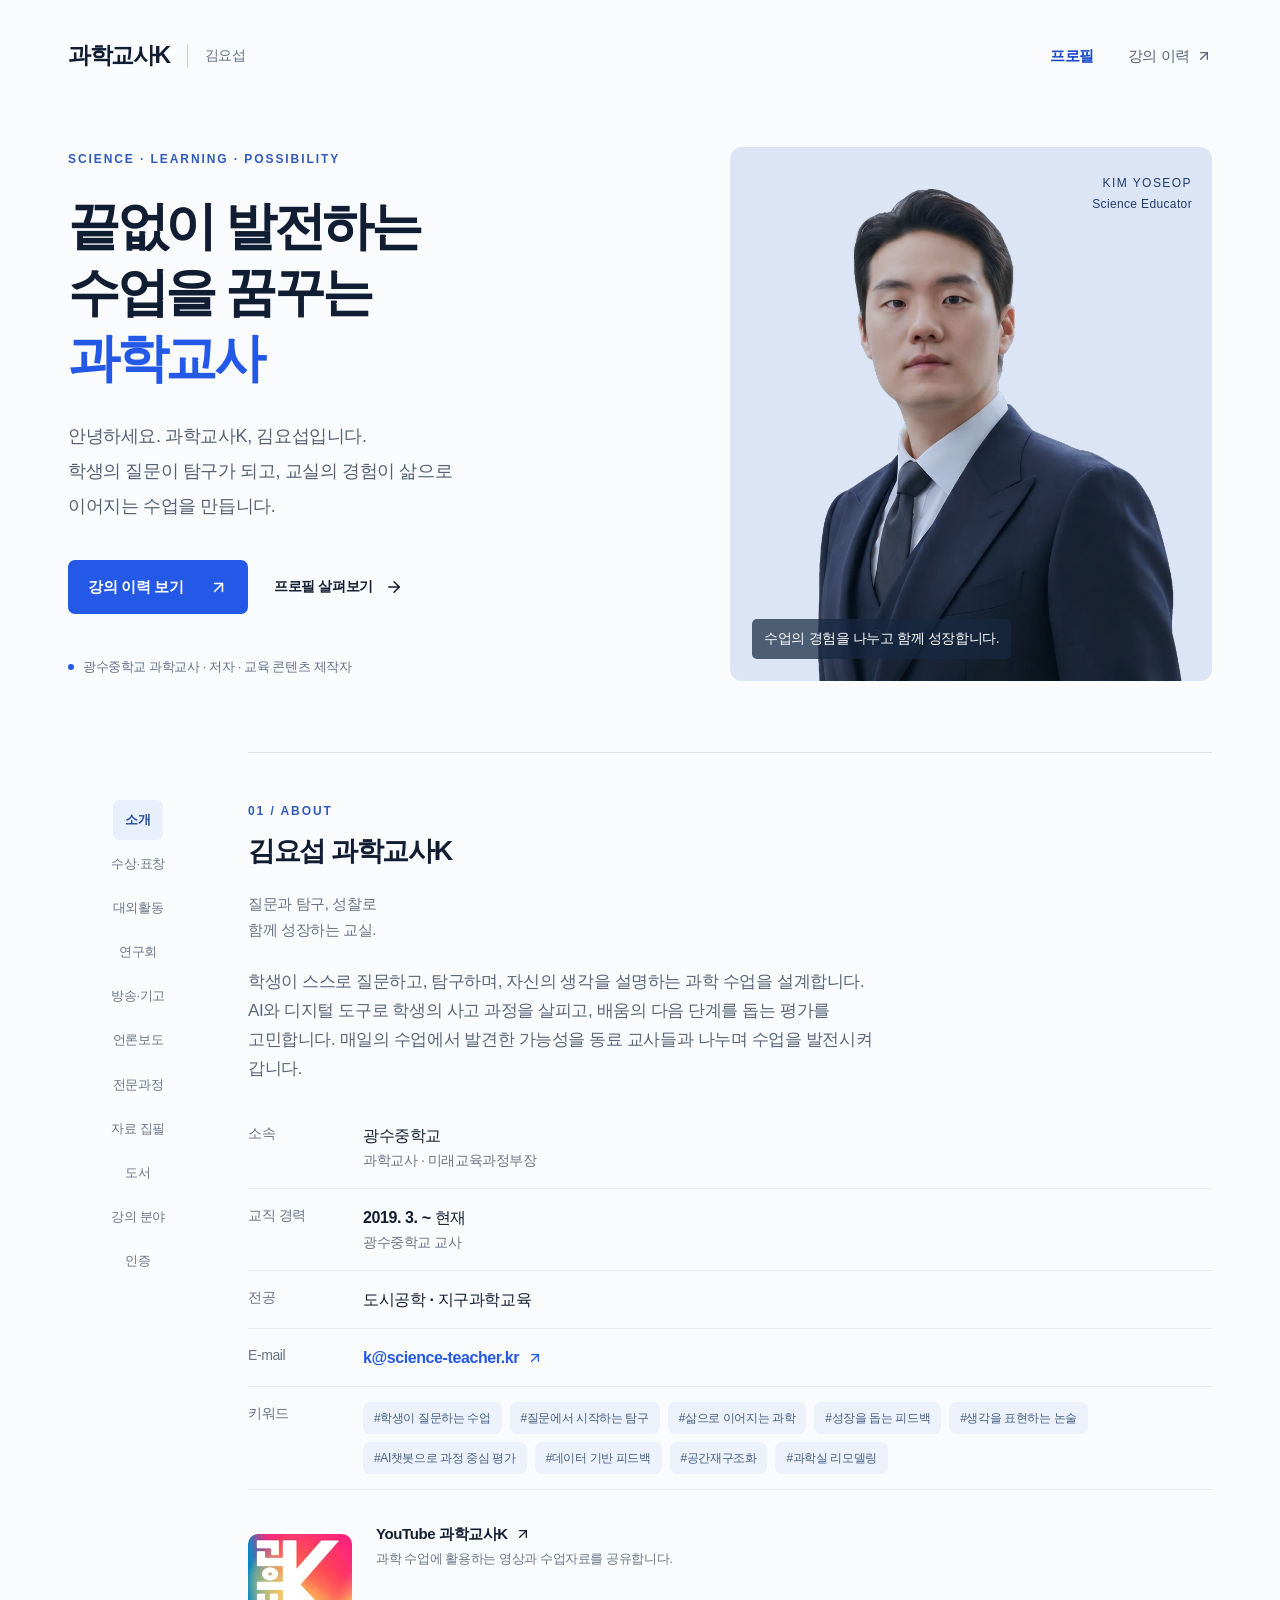
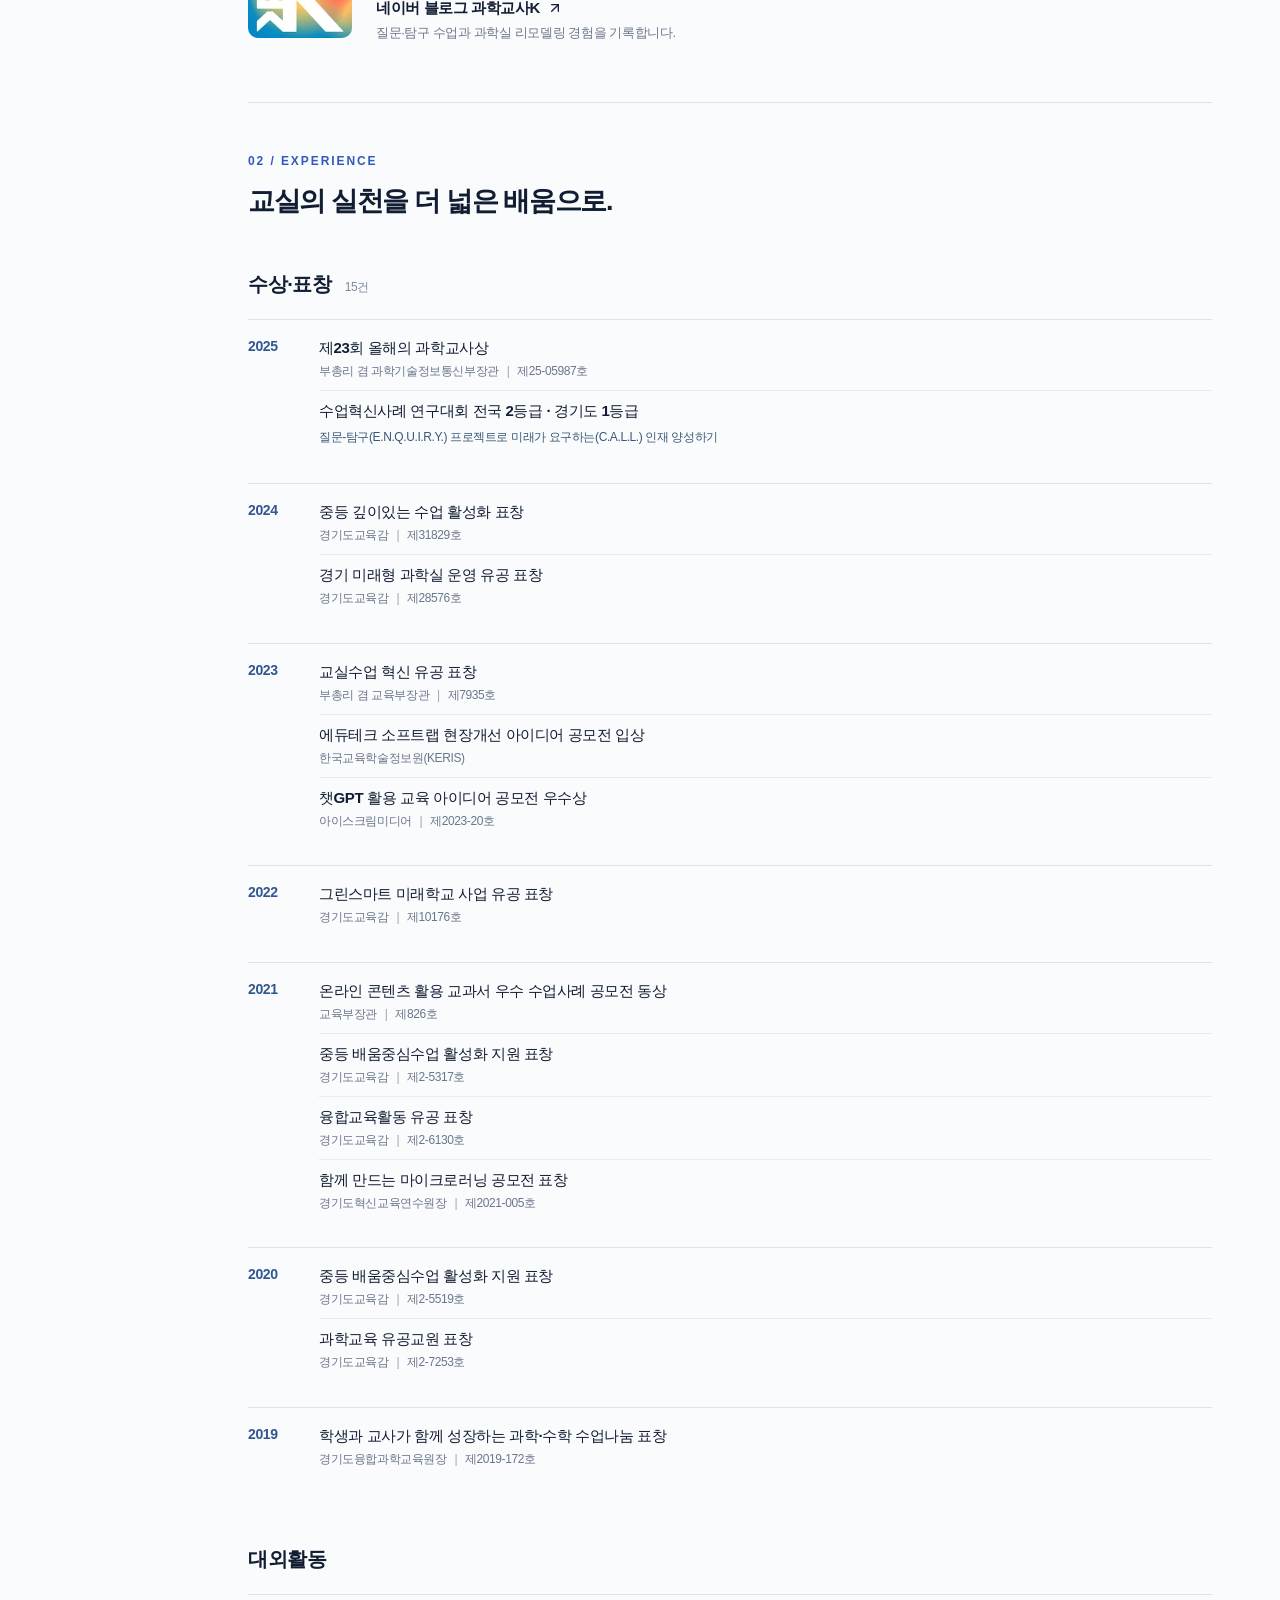
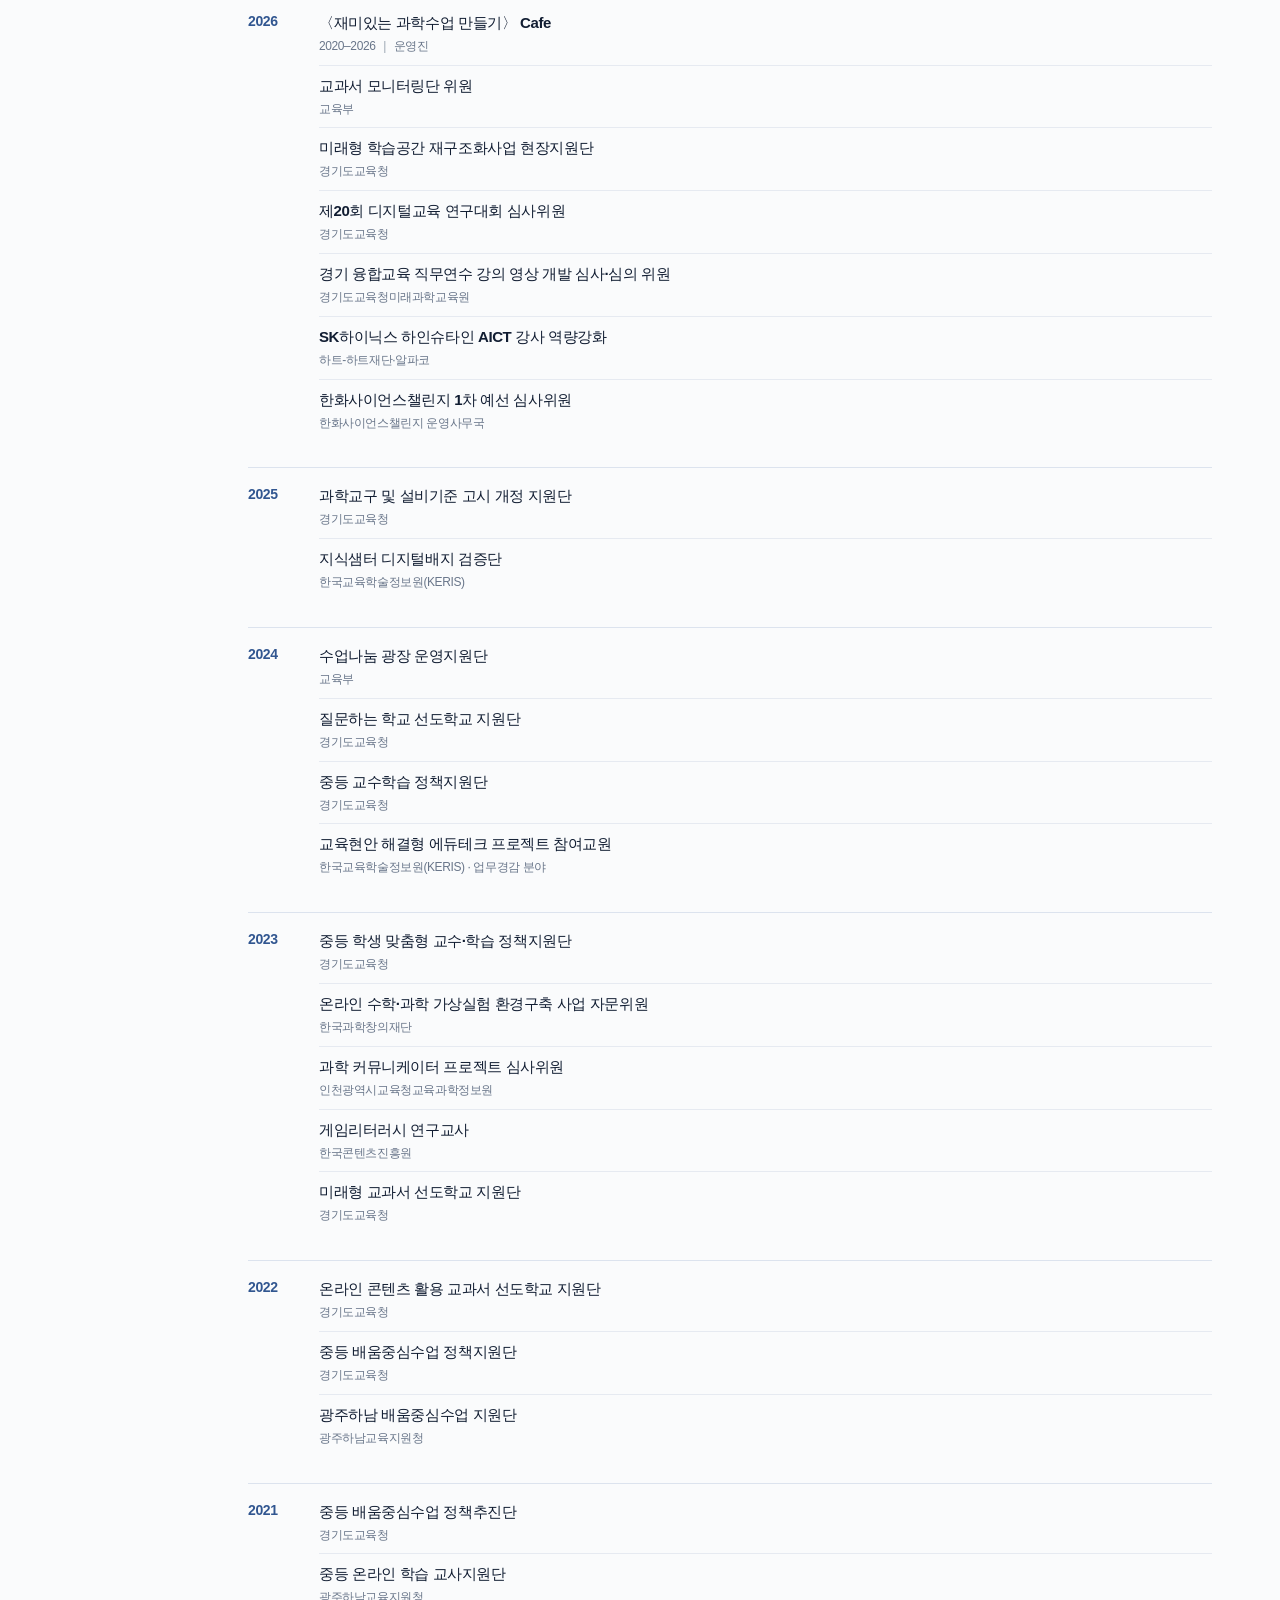
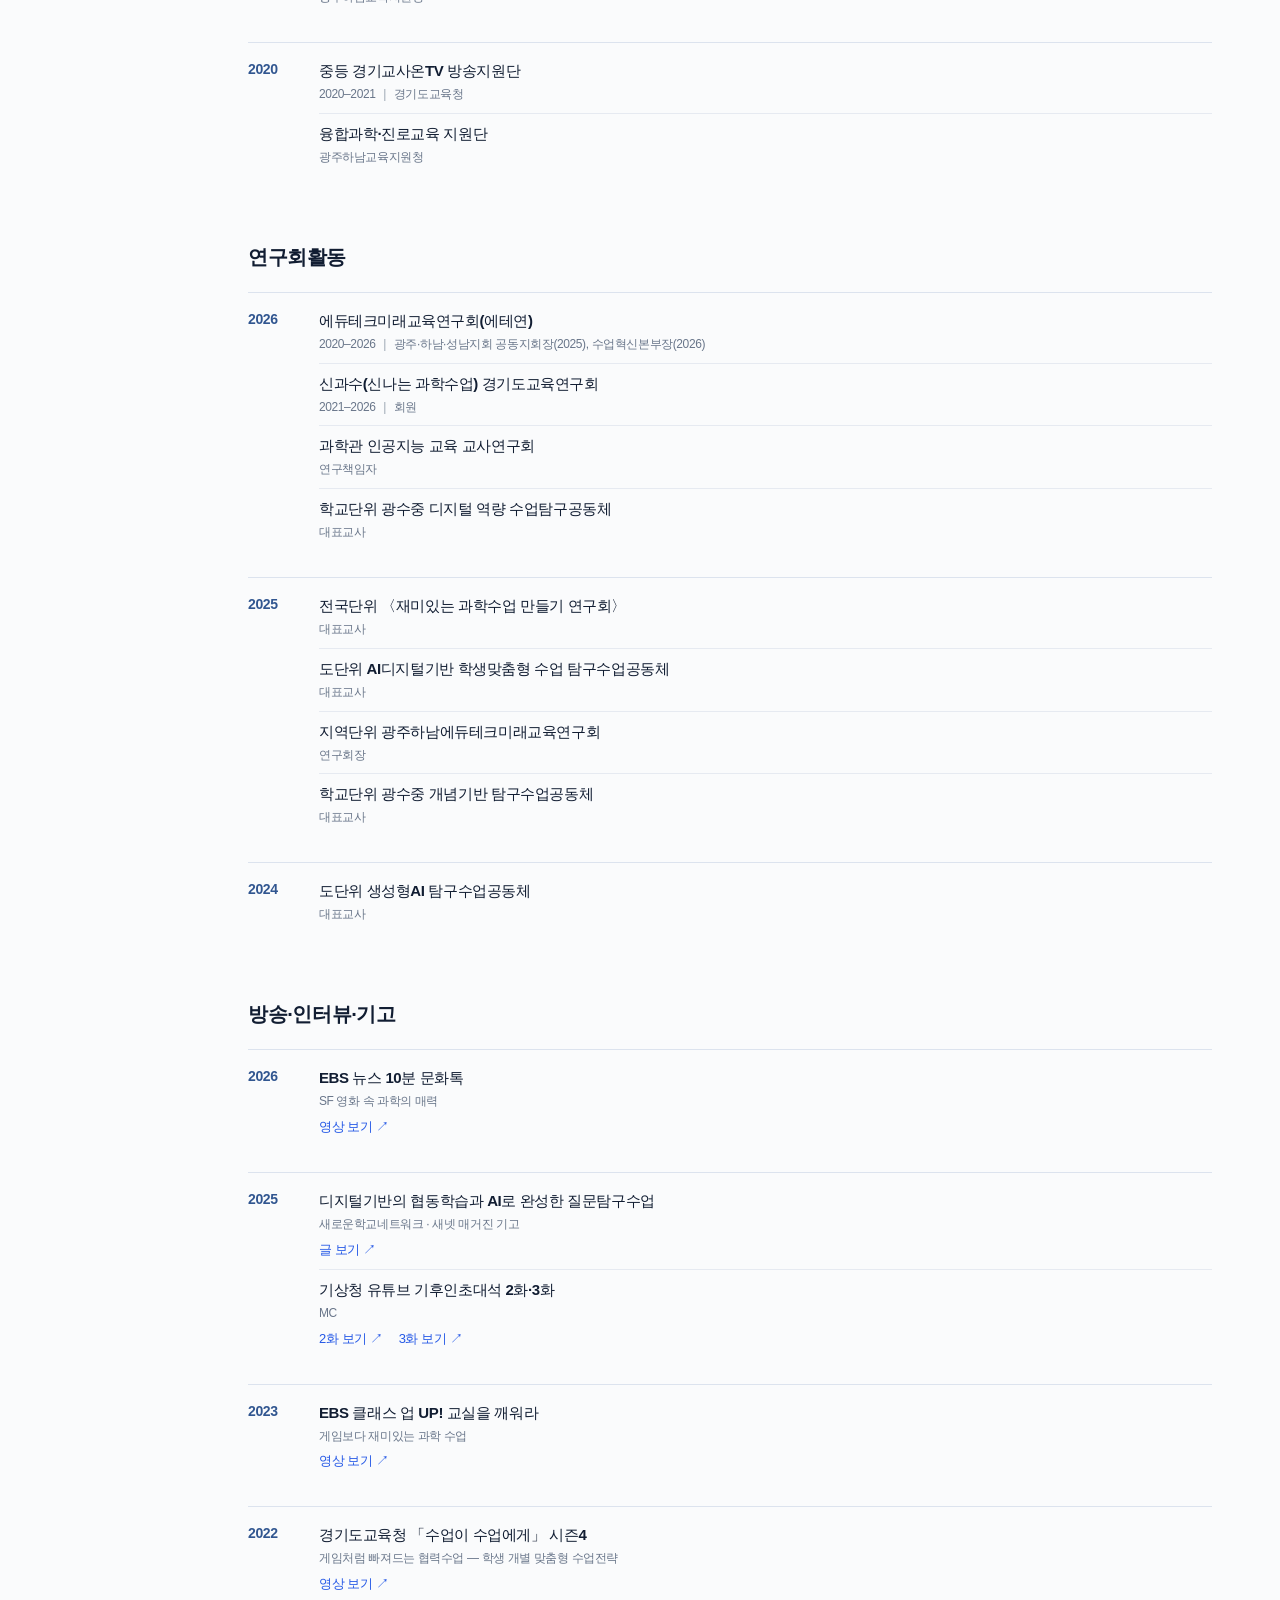
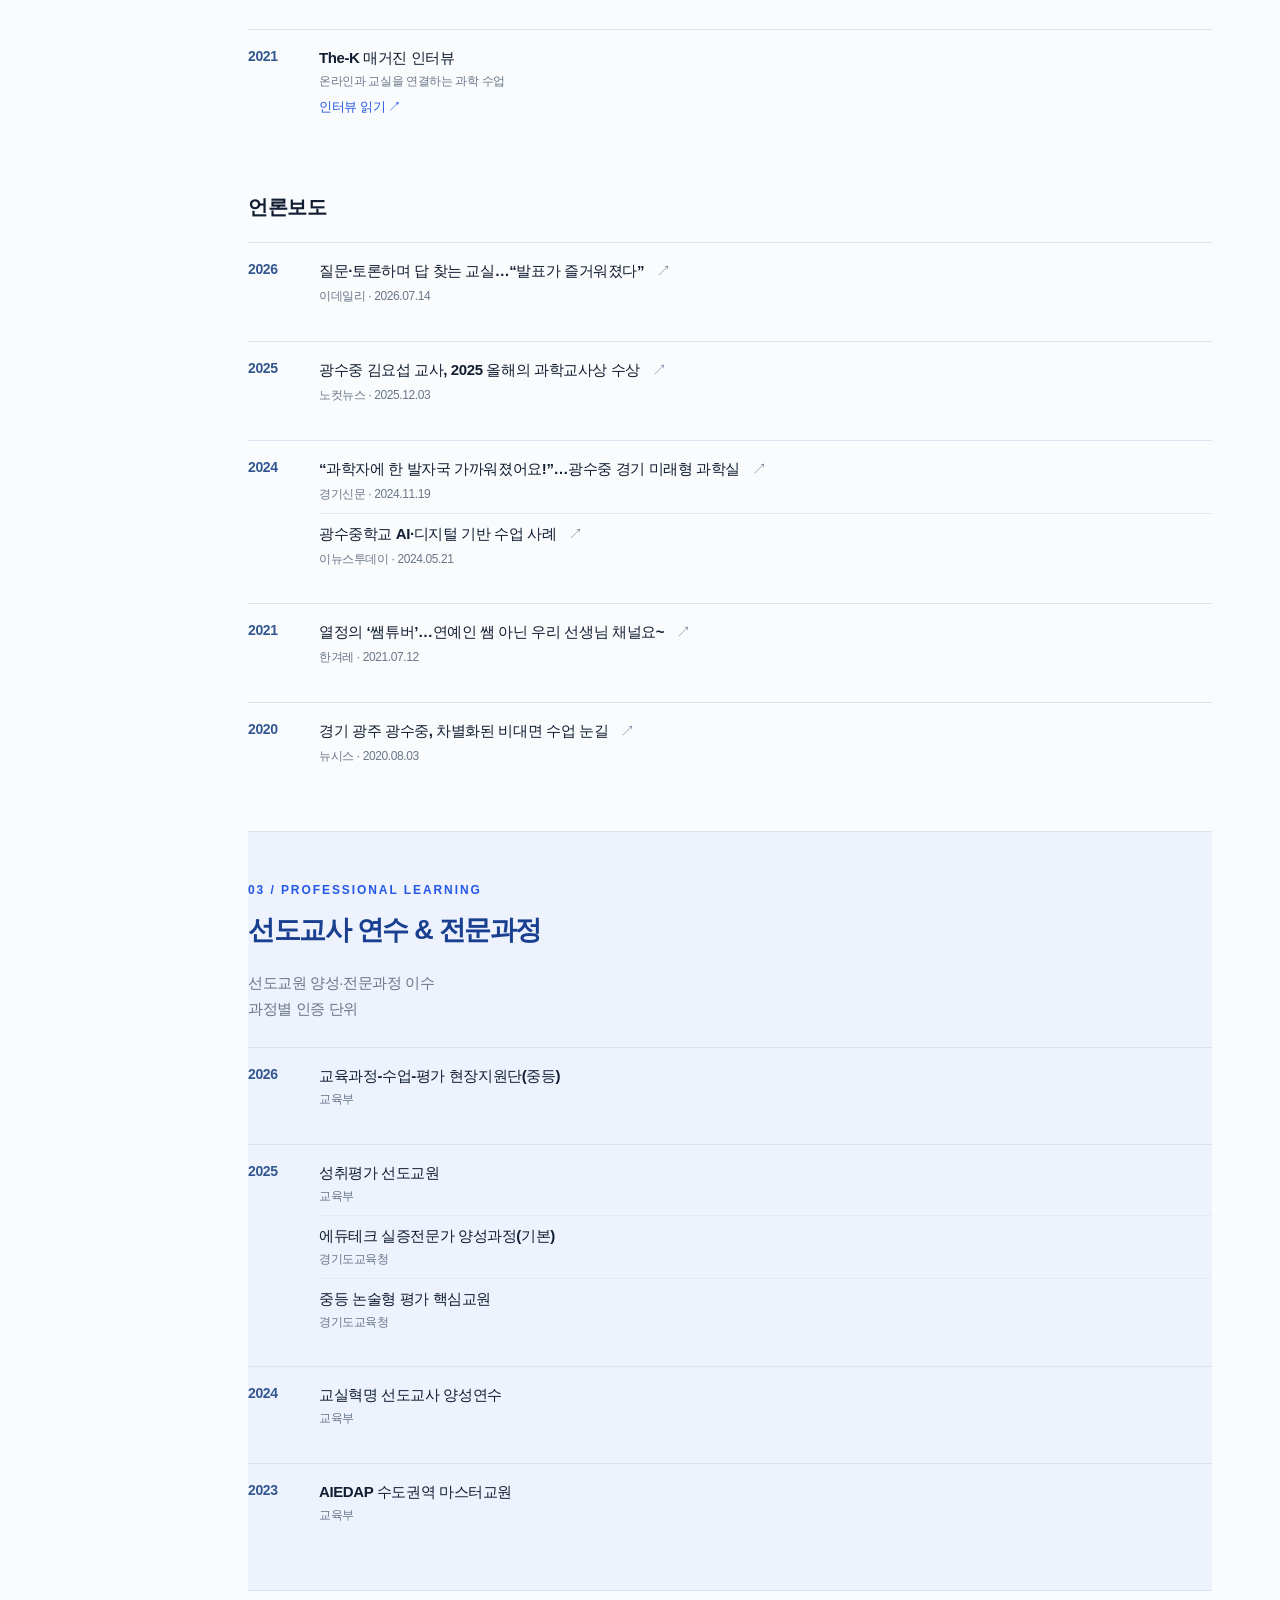
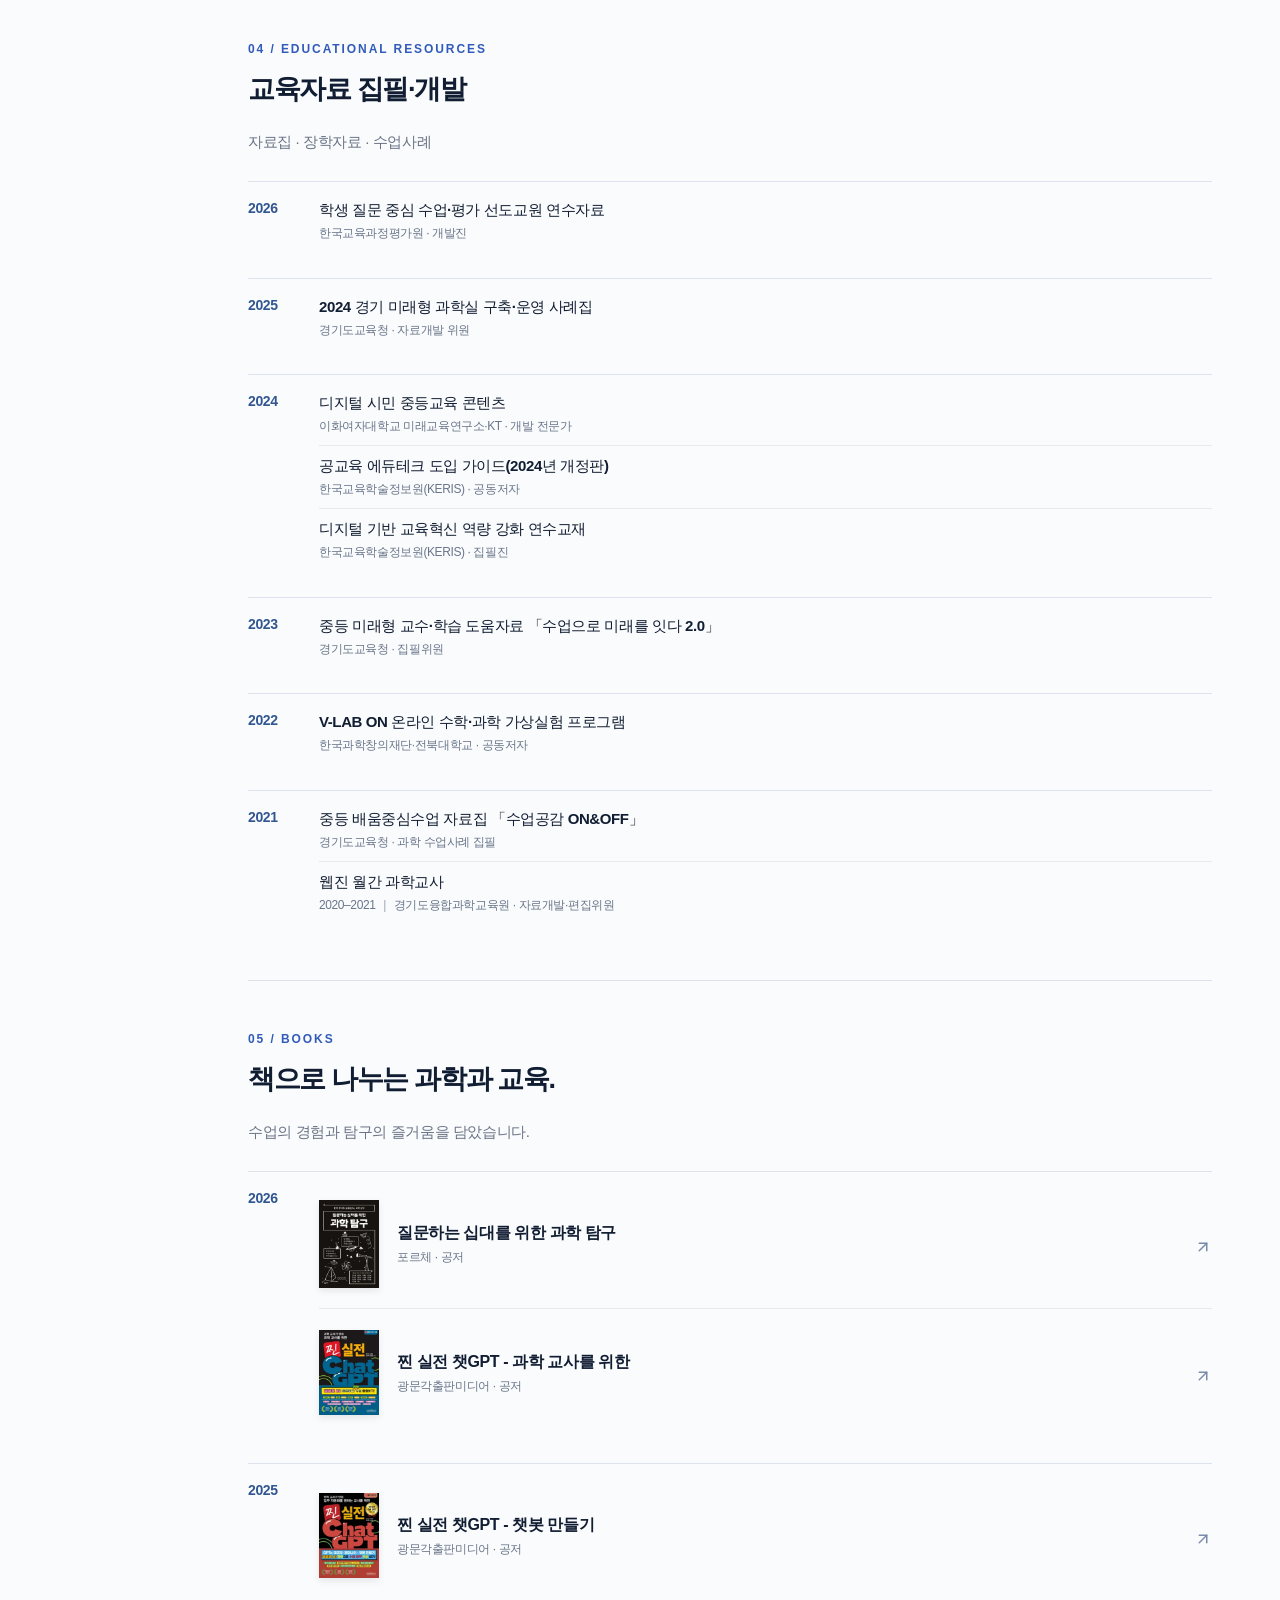
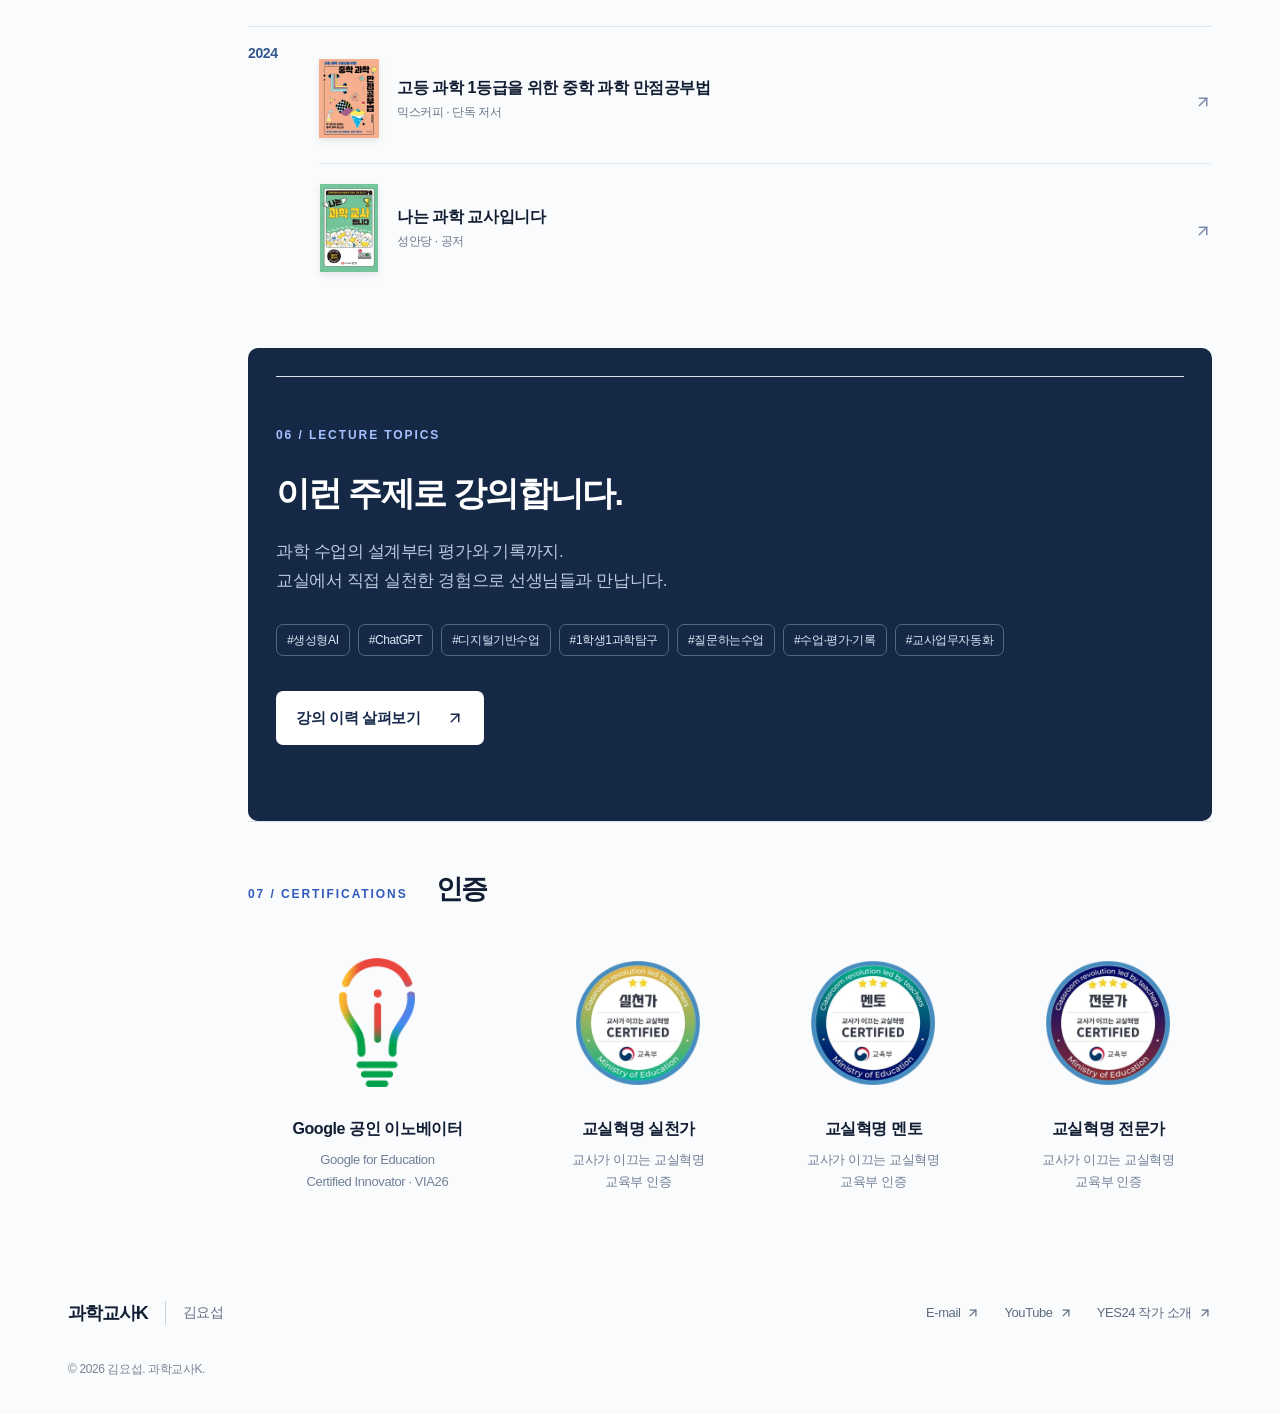
==== commit dc783168: "Refine profile design and add lecture search" ====
--- a/index.html
+++ b/index.html
@@ -1,2 +1,2 @@
-<!DOCTYPE html><html lang="ko"><head><meta charSet="utf-8"/><meta name="viewport" content="width=device-width, initial-scale=1"/><link rel="stylesheet" href="/index.DXYKcQXT.css" data-rsc-css-href="/index.DXYKcQXT.css" data-precedence="vite-rsc/importer-resources"/><title>과학교사K 김요섭 | 질문하는 수업·AI 교육·교사 연수</title><meta name="description" content="과학교사K 김요섭의 공식 홈페이지. 질문하는 학교·질문있는 수업을 위한 학생 질문 중심 수업 설계, AI·디지털 도구 활용, 과정 중심 평가·논술형 평가, 생활기록부·교사 업무자동화 등 교과를 아우르는 교사 연수 분야와 강의 이력을 소개합니다."/><meta name="keywords" content="과학교사K,김요섭,김요섭 교사,김요섭 강사,질문하는 학교,질문하는학교,질문하는 수업,질문있는 수업,학생 질문 중심 수업,학생 주도 과학탐구,교사 연수,교원 연수,교사 연수 강사,수업 설계,과정 중심 평가,논술형 평가,AI 활용 수업,에듀테크 연수,ChatGPT,Gemini,노트북LM,교육용 챗봇,생활기록부 자동화,교사 업무자동화,공간재구조화,과학실 리모델링"/><meta name="author" content="김요섭 · 과학교사K"/><meta property="og:title" content="과학교사K 김요섭 | 질문하는 수업·AI 교육·교사 연수"/><meta property="og:description" content="학생 질문 중심 수업, AI·디지털 교육, 수업·평가·기록을 나누는 김요섭 교사의 공식 프로필과 강의 이력입니다."/><meta property="og:site_name" content="과학교사K 김요섭"/><meta property="og:type" content="website"/><meta property="og:locale" content="ko_KR"/><meta name="twitter:card" content="summary"/><meta name="twitter:title" content="과학교사K 김요섭 | 질문하는 수업·AI 교육·교사 연수"/><meta name="twitter:description" content="학생 질문 중심 수업, AI·디지털 교육, 수업·평가·기록을 나누는 김요섭 교사의 공식 프로필과 강의 이력입니다."/><link rel="icon" href="/favicon.ico" sizes="any"/><link rel="icon" href="/favicon-32.png" type="image/png" sizes="32x32"/><link rel="apple-touch-icon" href="/apple-touch-icon.png"/>
-</head><body><a class="skip-link" href="#main">본문 바로가기</a><header class="site-header wrap"><a class="brand" href="/">과학교사K<span>김요섭</span></a><nav aria-label="주 메뉴"><a href="/" aria-current="page">프로필</a><a href="/lectures">강의 이력 <svg xmlns="http://www.w3.org/2000/svg" width="16" height="16" viewBox="0 0 24 24" fill="none" stroke="currentColor" stroke-width="2" stroke-linecap="round" stroke-linejoin="round" class="lucide lucide-arrow-up-right" aria-hidden="true"><path d="M7 7h10v10"></path><path d="M7 17 17 7"></path></svg></a></nav></header><main id="main"><section class="hero wrap"><div class="hero-copy"><p class="eyebrow">SCIENCE · LEARNING · POSSIBILITY</p><h1>끝없이 발전하는<br/>수업을 꿈꾸는<br/><em>과학교사</em></h1><p class="intro">안녕하세요. 과학교사K, 김요섭입니다.<br/>학생의 질문이 탐구가 되고, 교실의 경험이 삶으로 이어지는 수업을 만듭니다.</p><div class="hero-actions"><a class="primary-link" href="/lectures">강의 이력 보기 <svg xmlns="http://www.w3.org/2000/svg" width="19" height="19" viewBox="0 0 24 24" fill="none" stroke="currentColor" stroke-width="2" stroke-linecap="round" stroke-linejoin="round" class="lucide lucide-arrow-up-right" aria-hidden="true"><path d="M7 7h10v10"></path><path d="M7 17 17 7"></path></svg></a><a class="text-link" href="#profile">프로필 살펴보기 <svg xmlns="http://www.w3.org/2000/svg" width="18" height="18" viewBox="0 0 24 24" fill="none" stroke="currentColor" stroke-width="2" stroke-linecap="round" stroke-linejoin="round" class="lucide lucide-arrow-right" aria-hidden="true"><path d="M5 12h14"></path><path d="m12 5 7 7-7 7"></path></svg></a></div><div class="hero-note"><span class="status-dot"></span>광수중학교 과학교사 · 저자 · 교육 콘텐츠 제작자</div></div><figure class="portrait-card"><div class="portrait-frame"><img src="/portrait.webp" alt="과학교사 김요섭 프로필" width="1248" height="2752" loading="lazy" fetchPriority="high" decoding="async" class="portrait" data-nimg="1"/></div><figcaption class="portrait-meta"><span class="portrait-label">KIM YOSEOP <b>Science Educator</b></span><span class="portrait-caption">수업의 경험을 나누고 함께 성장합니다.</span></figcaption></figure></section><section class="profile-section wrap" id="profile"><div class="section-grid"><div class="section-heading"><p class="eyebrow">01 / ABOUT</p><h2>김요섭<br/>과학교사K</h2><p>질문과 탐구, 성찰로<br/>함께 성장하는 교실.</p></div><div><p class="section-copy about-copy">학생이 스스로 질문하고, 탐구하며, 자신의 생각을 설명하는 과학 수업을 설계합니다. AI와 디지털 도구로 학생의 사고 과정을 살피고, 배움의 다음 단계를 돕는 평가를 고민합니다. 매일의 수업에서 발견한 가능성을 동료 교사들과 나누며 수업을 발전시켜 갑니다.</p><dl class="profile-details"><div><dt>소속</dt><dd>광수중학교<small>과학교사 · 미래교육과정부장</small></dd></div><div><dt>교직 경력</dt><dd>2019. 3. ~ 현재<small>광수중학교 교사</small></dd></div><div><dt>전공</dt><dd>도시공학 · 지구과학교육</dd></div><div><dt>E-mail</dt><dd><a class="contact-mail" href="mailto:k@science-teacher.kr">k@science-teacher.kr <svg xmlns="http://www.w3.org/2000/svg" width="16" height="16" viewBox="0 0 24 24" fill="none" stroke="currentColor" stroke-width="2" stroke-linecap="round" stroke-linejoin="round" class="lucide lucide-arrow-up-right" aria-hidden="true"><path d="M7 7h10v10"></path><path d="M7 17 17 7"></path></svg></a></dd></div><div><dt>키워드</dt><dd class="profile-keywords"><span>#학생이 질문하는 수업</span><span>#질문에서 시작하는 탐구</span><span>#삶으로 이어지는 과학</span><span>#성장을 돕는 피드백</span><span>#생각을 표현하는 논술</span><span>#AI챗봇으로 과정 중심 평가</span><span>#데이터 기반 피드백</span><span>#공간재구조화</span><span>#과학실 리모델링</span></dd></div></dl><div class="channel-strip"><img src="/channel-logo.webp" alt="과학교사K 채널 로고" width="104" height="104" loading="lazy" decoding="async" data-nimg="1"/><div class="channel-links"><div><a href="https://www.youtube.com/@%EA%B3%BC%ED%95%99%EA%B5%90%EC%82%ACK" target="_blank" rel="noreferrer">YouTube 과학교사K <svg xmlns="http://www.w3.org/2000/svg" width="16" height="16" viewBox="0 0 24 24" fill="none" stroke="currentColor" stroke-width="2" stroke-linecap="round" stroke-linejoin="round" class="lucide lucide-arrow-up-right" aria-hidden="true"><path d="M7 7h10v10"></path><path d="M7 17 17 7"></path></svg></a><p>과학 수업에 활용하는 영상과 수업자료를 공유합니다.</p></div><div><a href="https://blog.naver.com/obafgkim" target="_blank" rel="noreferrer">네이버 블로그 과학교사K <svg xmlns="http://www.w3.org/2000/svg" width="16" height="16" viewBox="0 0 24 24" fill="none" stroke="currentColor" stroke-width="2" stroke-linecap="round" stroke-linejoin="round" class="lucide lucide-arrow-up-right" aria-hidden="true"><path d="M7 7h10v10"></path><path d="M7 17 17 7"></path></svg></a><p>질문·탐구 수업과 과학실 리모델링 경험을 기록합니다.</p></div></div></div></div></div></section><section class="profile-section wrap"><div class="section-grid"><div class="section-heading"><p class="eyebrow">02 / EXPERIENCE</p><h2>교실의 실천을<br/>더 넓은 배움으로.</h2></div><div><div class="credential-group awards-group"><h3>수상·표창<!-- --> <span class="section-count">15<!-- -->건</span></h3><div class="activities-by-year"><section class="activity-year"><h4>2025</h4><ul><li><div class="resume-title">제23회 올해의 과학교사상</div><p class="resume-detail"><span>부총리 겸 과학기술정보통신부장관</span><span><span class="year-divider" aria-hidden="true">|</span>제25-05987호</span></p></li><li><div class="resume-title">수업혁신사례 연구대회 전국 2등급 · 경기도 1등급</div><p class="resume-detail"><span>교육부장관</span><span><span class="year-divider" aria-hidden="true">|</span>제25-2685호 · 경기도교육감</span><span><span class="year-divider" aria-hidden="true">|</span>제9085호</span></p><p class="research-title">질문-탐구(E.N.Q.U.I.R.Y.) 프로젝트로 미래가 요구하는(C.A.L.L.) 인재 양성하기</p></li></ul></section><section class="activity-year"><h4>2024</h4><ul><li><div class="resume-title">중등 깊이있는 수업 활성화 표창</div><p class="resume-detail"><span>경기도교육감</span><span><span class="year-divider" aria-hidden="true">|</span>제31829호</span></p></li><li><div class="resume-title">경기 미래형 과학실 운영 유공 표창</div><p class="resume-detail"><span>경기도교육감</span><span><span class="year-divider" aria-hidden="true">|</span>제28576호</span></p></li></ul></section><section class="activity-year"><h4>2023</h4><ul><li><div class="resume-title">교실수업 혁신 유공 표창</div><p class="resume-detail"><span>부총리 겸 교육부장관</span><span><span class="year-divider" aria-hidden="true">|</span>제7935호</span></p></li><li><div class="resume-title">에듀테크 소프트랩 현장개선 아이디어 공모전 입상</div><p class="resume-detail"><span>한국교육학술정보원(KERIS)</span></p></li><li><div class="resume-title">챗GPT 활용 교육 아이디어 공모전 우수상</div><p class="resume-detail"><span>아이스크림미디어</span><span><span class="year-divider" aria-hidden="true">|</span>제2023-20호</span></p></li></ul></section><section class="activity-year"><h4>2022</h4><ul><li><div class="resume-title">그린스마트 미래학교 사업 유공 표창</div><p class="resume-detail"><span>경기도교육감</span><span><span class="year-divider" aria-hidden="true">|</span>제10176호</span></p></li></ul></section><section class="activity-year"><h4>2021</h4><ul><li><div class="resume-title">온라인 콘텐츠 활용 교과서 우수 수업사례 공모전 동상</div><p class="resume-detail"><span>교육부장관</span><span><span class="year-divider" aria-hidden="true">|</span>제826호</span></p></li><li><div class="resume-title">중등 배움중심수업 활성화 지원 표창</div><p class="resume-detail"><span>경기도교육감</span><span><span class="year-divider" aria-hidden="true">|</span>제2-5317호</span></p></li><li><div class="resume-title">융합교육활동 유공 표창</div><p class="resume-detail"><span>경기도교육감</span><span><span class="year-divider" aria-hidden="true">|</span>제2-6130호</span></p></li><li><div class="resume-title">함께 만드는 마이크로러닝 공모전 표창</div><p class="resume-detail"><span>경기도혁신교육연수원장</span><span><span class="year-divider" aria-hidden="true">|</span>제2021-005호</span></p></li></ul></section><section class="activity-year"><h4>2020</h4><ul><li><div class="resume-title">중등 배움중심수업 활성화 지원 표창</div><p class="resume-detail"><span>경기도교육감</span><span><span class="year-divider" aria-hidden="true">|</span>제2-5519호</span></p></li><li><div class="resume-title">과학교육 유공교원 표창</div><p class="resume-detail"><span>경기도교육감</span><span><span class="year-divider" aria-hidden="true">|</span>제2-7253호</span></p></li></ul></section><section class="activity-year"><h4>2019</h4><ul><li><div class="resume-title">학생과 교사가 함께 성장하는 과학·수학 수업나눔 표창</div><p class="resume-detail"><span>경기도융합과학교육원장</span><span><span class="year-divider" aria-hidden="true">|</span>제2019-172호</span></p></li></ul></section></div></div><div class="credential-group external-group"><h3>대외활동</h3><div class="activities-by-year"><section class="activity-year"><h4>2026</h4><ul><li><div class="resume-title">〈재미있는 과학수업 만들기〉 Cafe</div><p class="resume-detail"><span>2020–2026</span><span class="year-divider" aria-hidden="true">|</span>운영진</p></li><li><div class="resume-title">교과서 모니터링단 위원</div><p class="resume-detail"><span>교육부</span></p></li><li><div class="resume-title">미래형 학습공간 재구조화사업 현장지원단</div><p class="resume-detail"><span>경기도교육청</span></p></li><li><div class="resume-title">제20회 디지털교육 연구대회 심사위원</div><p class="resume-detail"><span>경기도교육청</span></p></li><li><div class="resume-title">경기 융합교육 직무연수 강의 영상 개발 심사·심의 위원</div><p class="resume-detail"><span>경기도교육청미래과학교육원</span></p></li><li><div class="resume-title">SK하이닉스 하인슈타인 AICT 강사 역량강화</div><p class="resume-detail"><span>하트-하트재단·알파코</span></p></li><li><div class="resume-title">한화사이언스챌린지 1차 예선 심사위원</div><p class="resume-detail"><span>한화사이언스챌린지 운영사무국</span></p></li></ul></section><section class="activity-year"><h4>2025</h4><ul><li><div class="resume-title">과학교구 및 설비기준 고시 개정 지원단</div><p class="resume-detail"><span>경기도교육청</span></p></li><li><div class="resume-title">지식샘터 디지털배지 검증단</div><p class="resume-detail"><span>한국교육학술정보원(KERIS)</span></p></li></ul></section><section class="activity-year"><h4>2024</h4><ul><li><div class="resume-title">수업나눔 광장 운영지원단</div><p class="resume-detail"><span>교육부</span></p></li><li><div class="resume-title">질문하는 학교 선도학교 지원단</div><p class="resume-detail"><span>경기도교육청</span></p></li><li><div class="resume-title">중등 교수학습 정책지원단</div><p class="resume-detail"><span>경기도교육청</span></p></li><li><div class="resume-title">교육현안 해결형 에듀테크 프로젝트 참여교원</div><p class="resume-detail"><span>한국교육학술정보원(KERIS) · 업무경감 분야</span></p></li></ul></section><section class="activity-year"><h4>2023</h4><ul><li><div class="resume-title">중등 학생 맞춤형 교수·학습 정책지원단</div><p class="resume-detail"><span>경기도교육청</span></p></li><li><div class="resume-title">온라인 수학·과학 가상실험 환경구축 사업 자문위원</div><p class="resume-detail"><span>한국과학창의재단</span></p></li><li><div class="resume-title">과학 커뮤니케이터 프로젝트 심사위원</div><p class="resume-detail"><span>인천광역시교육청교육과학정보원</span></p></li><li><div class="resume-title">게임리터러시 연구교사</div><p class="resume-detail"><span>한국콘텐츠진흥원</span></p></li><li><div class="resume-title">미래형 교과서 선도학교 지원단</div><p class="resume-detail"><span>경기도교육청</span></p></li></ul></section><section class="activity-year"><h4>2022</h4><ul><li><div class="resume-title">온라인 콘텐츠 활용 교과서 선도학교 지원단</div><p class="resume-detail"><span>경기도교육청</span></p></li><li><div class="resume-title">중등 배움중심수업 정책지원단</div><p class="resume-detail"><span>경기도교육청</span></p></li><li><div class="resume-title">광주하남 배움중심수업 지원단</div><p class="resume-detail"><span>광주하남교육지원청</span></p></li></ul></section><section class="activity-year"><h4>2021</h4><ul><li><div class="resume-title">중등 배움중심수업 정책추진단</div><p class="resume-detail"><span>경기도교육청</span></p></li><li><div class="resume-title">중등 온라인 학습 교사지원단</div><p class="resume-detail"><span>광주하남교육지원청</span></p></li></ul></section><section class="activity-year"><h4>2020</h4><ul><li><div class="resume-title">중등 경기교사온TV 방송지원단</div><p class="resume-detail"><span>2020–2021</span><span class="year-divider" aria-hidden="true">|</span><span>경기도교육청</span></p></li><li><div class="resume-title">융합과학·진로교육 지원단</div><p class="resume-detail"><span>광주하남교육지원청</span></p></li></ul></section></div></div><div class="credential-group research-group"><h3>연구회활동</h3><div class="activities-by-year"><section class="activity-year"><h4>2026</h4><ul><li><div class="resume-title">에듀테크미래교육연구회(에테연)</div><p class="resume-detail"><span>2020–2026</span><span class="year-divider" aria-hidden="true">|</span>광주·하남·성남지회 공동지회장(2025), 수업혁신본부장(2026)</p></li><li><div class="resume-title">신과수(신나는 과학수업) 경기도교육연구회</div><p class="resume-detail"><span>2021–2026</span><span class="year-divider" aria-hidden="true">|</span>회원</p></li><li><div class="resume-title">과학관 인공지능 교육 교사연구회</div><p class="resume-detail"><span>연구책임자</span></p></li><li><div class="resume-title">학교단위 광수중 디지털 역량 수업탐구공동체</div><p class="resume-detail"><span>대표교사</span></p></li></ul></section><section class="activity-year"><h4>2025</h4><ul><li><div class="resume-title">전국단위 〈재미있는 과학수업 만들기 연구회〉</div><p class="resume-detail"><span>대표교사</span></p></li><li><div class="resume-title">도단위 AI디지털기반 학생맞춤형 수업 탐구수업공동체</div><p class="resume-detail"><span>대표교사</span></p></li><li><div class="resume-title">지역단위 광주하남에듀테크미래교육연구회</div><p class="resume-detail"><span>연구회장</span></p></li><li><div class="resume-title">학교단위 광수중 개념기반 탐구수업공동체</div><p class="resume-detail"><span>대표교사</span></p></li></ul></section><section class="activity-year"><h4>2024</h4><ul><li><div class="resume-title">도단위 생성형AI 탐구수업공동체</div><p class="resume-detail"><span>대표교사</span></p></li></ul></section></div></div><div class="credential-group"><h3>방송·인터뷰·기고</h3><div class="activities-by-year"><section class="activity-year"><h4>2026</h4><ul><li><div class="resume-title">EBS 뉴스 10분 문화톡</div><p class="resume-detail">SF 영화 속 과학의 매력</p><div class="media-links"><a href="https://www.youtube.com/watch?v=vOYNERDF6ms" target="_blank" rel="noreferrer" aria-label="EBS 뉴스 10분 문화톡 영상 보기">영상 보기<!-- --> ↗</a></div></li></ul></section><section class="activity-year"><h4>2025</h4><ul><li><div class="resume-title">디지털기반의 협동학습과 AI로 완성한 질문탐구수업</div><p class="resume-detail">새로운학교네트워크 · 새넷 매거진 기고</p><div class="media-links"><a href="https://brunch.co.kr/@36cac28a4163401/116" target="_blank" rel="noreferrer" aria-label="디지털기반의 협동학습과 AI로 완성한 질문탐구수업 글 보기">글 보기<!-- --> ↗</a></div></li><li><div class="resume-title">기상청 유튜브 기후인초대석 2화·3화</div><p class="resume-detail">MC</p><div class="media-links"><a href="https://www.youtube.com/watch?v=xS3yrJSyLQk" target="_blank" rel="noreferrer" aria-label="기상청 유튜브 기후인초대석 2화·3화 2화 보기">2화 보기<!-- --> ↗</a><a href="https://www.youtube.com/watch?v=YHXwu2OKgMY" target="_blank" rel="noreferrer" aria-label="기상청 유튜브 기후인초대석 2화·3화 3화 보기">3화 보기<!-- --> ↗</a></div></li></ul></section><section class="activity-year"><h4>2023</h4><ul><li><div class="resume-title">EBS 클래스 업 UP! 교실을 깨워라</div><p class="resume-detail">게임보다 재미있는 과학 수업</p><div class="media-links"><a href="https://www.youtube.com/watch?v=njBpmQTimPo" target="_blank" rel="noreferrer" aria-label="EBS 클래스 업 UP! 교실을 깨워라 영상 보기">영상 보기<!-- --> ↗</a></div></li></ul></section><section class="activity-year"><h4>2022</h4><ul><li><div class="resume-title">경기도교육청 「수업이 수업에게」 시즌4</div><p class="resume-detail">게임처럼 빠져드는 협력수업 — 학생 개별 맞춤형 수업전략</p><div class="media-links"><a href="https://www.youtube.com/watch?v=W8YiNtd2aBg&amp;t=344s" target="_blank" rel="noreferrer" aria-label="경기도교육청 「수업이 수업에게」 시즌4 영상 보기">영상 보기<!-- --> ↗</a></div></li></ul></section><section class="activity-year"><h4>2021</h4><ul><li><div class="resume-title">The-K 매거진 인터뷰</div><p class="resume-detail">온라인과 교실을 연결하는 과학 수업</p><div class="media-links"><a href="https://www.thekmagazine.co.kr/data/theK_2109/sub2_03.php" target="_blank" rel="noreferrer" aria-label="The-K 매거진 인터뷰 인터뷰 읽기">인터뷰 읽기<!-- --> ↗</a></div></li></ul></section></div></div><div class="credential-group"><h3>언론보도</h3><div class="activities-by-year"><section class="activity-year"><h4>2026</h4><ul><li><div class="resume-title">질문·토론하며 답 찾는 교실…“발표가 즐거워졌다”</div><p class="press-detail">이데일리<!-- --> · <!-- -->2026.07.14</p><div class="media-links"><a href="https://www.edaily.co.kr/news/newspath.asp?newsid=02099206645514520" target="_blank" rel="noreferrer" aria-label="질문·토론하며 답 찾는 교실…“발표가 즐거워졌다” 기사 보기">기사 보기<!-- --> ↗</a></div></li></ul></section><section class="activity-year"><h4>2025</h4><ul><li><div class="resume-title">광수중 김요섭 교사, 2025 올해의 과학교사상 수상</div><p class="press-detail">노컷뉴스<!-- --> · <!-- -->2025.12.03</p><div class="media-links"><a href="https://www.nocutnews.co.kr/news/6437696?utm_source=naver&amp;utm_medium=article&amp;utm_campaign=20251203030015" target="_blank" rel="noreferrer" aria-label="광수중 김요섭 교사, 2025 올해의 과학교사상 수상 기사 보기">기사 보기<!-- --> ↗</a></div></li></ul></section><section class="activity-year"><h4>2024</h4><ul><li><div class="resume-title">“과학자에 한 발자국 가까워졌어요!”…광수중 경기 미래형 과학실</div><p class="press-detail">경기신문<!-- --> · <!-- -->2024.11.19</p><div class="media-links"><a href="https://www.kgnews.co.kr/news/article.html?no=817783" target="_blank" rel="noreferrer" aria-label="“과학자에 한 발자국 가까워졌어요!”…광수중 경기 미래형 과학실 기사 보기">기사 보기<!-- --> ↗</a></div></li><li><div class="resume-title">광수중학교 AI·디지털 기반 수업 사례</div><p class="press-detail">이뉴스투데이<!-- --> · <!-- -->2024.05.21</p><div class="media-links"><a href="https://www.enewstoday.co.kr/news/articleView.html?idxno=2130225" target="_blank" rel="noreferrer" aria-label="광수중학교 AI·디지털 기반 수업 사례 기사 보기">기사 보기<!-- --> ↗</a></div></li></ul></section><section class="activity-year"><h4>2021</h4><ul><li><div class="resume-title">열정의 ‘쌤튜버’…연예인 쌤 아닌 우리 선생님 채널요~</div><p class="press-detail">한겨레<!-- --> · <!-- -->2021.07.12</p><div class="media-links"><a href="https://www.hani.co.kr/arti/area/capital/1003102.html" target="_blank" rel="noreferrer" aria-label="열정의 ‘쌤튜버’…연예인 쌤 아닌 우리 선생님 채널요~ 기사 보기">기사 보기<!-- --> ↗</a></div></li></ul></section><section class="activity-year"><h4>2020</h4><ul><li><div class="resume-title">경기 광주 광수중, 차별화된 비대면 수업 눈길</div><p class="press-detail">뉴시스<!-- --> · <!-- -->2020.08.03</p><div class="media-links"><a href="https://www.newsis.com/view/NISX20200803_0001116624" target="_blank" rel="noreferrer" aria-label="경기 광주 광수중, 차별화된 비대면 수업 눈길 기사 보기">기사 보기<!-- --> ↗</a></div></li></ul></section></div></div></div></div></section><div class="training-section"><section class="profile-section wrap"><div class="section-grid"><div class="section-heading"><p class="eyebrow">03 / PROFESSIONAL LEARNING</p><h2>선도교사 연수<br/>&amp; 전문과정</h2><p>선도교원 양성·전문과정 이수<br/>과정별 인증 단위</p></div><div><div class="activities-by-year"><section class="activity-year"><h4>2026</h4><ul><li><div class="resume-title">교육과정-수업-평가 현장지원단(중등)</div><p class="resume-detail"><span>교육부</span></p></li></ul></section><section class="activity-year"><h4>2025</h4><ul><li><div class="resume-title">성취평가 선도교원</div><p class="resume-detail"><span>교육부</span></p></li><li><div class="resume-title">에듀테크 실증전문가 양성과정(기본)</div><p class="resume-detail"><span>경기도교육청</span></p></li><li><div class="resume-title">중등 논술형 평가 핵심교원</div><p class="resume-detail"><span>경기도교육청</span></p></li></ul></section><section class="activity-year"><h4>2024</h4><ul><li><div class="resume-title">교실혁명 선도교사 양성연수</div><p class="resume-detail"><span>교육부</span></p></li></ul></section><section class="activity-year"><h4>2023</h4><ul><li><div class="resume-title">AIEDAP 수도권역 마스터교원</div><p class="resume-detail"><span>교육부</span></p></li></ul></section></div></div></div></section></div><section class="profile-section wrap"><div class="section-grid"><div class="section-heading"><p class="eyebrow">04 / EDUCATIONAL RESOURCES</p><h2>교육자료<br/>집필·개발</h2><p>자료집 · 장학자료 · 수업사례</p></div><div class="activities-by-year"><section class="activity-year"><h4>2026</h4><ul><li><div class="resume-title">학생 질문 중심 수업·평가 선도교원 연수자료</div><p class="resume-detail"><span>한국교육과정평가원 · 개발진</span></p></li></ul></section><section class="activity-year"><h4>2025</h4><ul><li><div class="resume-title">2024 경기 미래형 과학실 구축·운영 사례집</div><p class="resume-detail"><span>경기도교육청 · 자료개발 위원</span></p></li></ul></section><section class="activity-year"><h4>2024</h4><ul><li><div class="resume-title">디지털 시민 중등교육 콘텐츠</div><p class="resume-detail"><span>이화여자대학교 미래교육연구소·KT · 개발 전문가</span></p></li><li><div class="resume-title">공교육 에듀테크 도입 가이드(2024년 개정판)</div><p class="resume-detail"><span>한국교육학술정보원(KERIS) · 공동저자</span></p></li><li><div class="resume-title">디지털 기반 교육혁신 역량 강화 연수교재</div><p class="resume-detail"><span>한국교육학술정보원(KERIS) · 집필진</span></p></li></ul></section><section class="activity-year"><h4>2023</h4><ul><li><div class="resume-title">중등 미래형 교수·학습 도움자료 「수업으로 미래를 잇다 2.0」</div><p class="resume-detail"><span>경기도교육청 · 집필위원</span></p></li></ul></section><section class="activity-year"><h4>2022</h4><ul><li><div class="resume-title">V-LAB ON 온라인 수학·과학 가상실험 프로그램</div><p class="resume-detail"><span>한국과학창의재단·전북대학교 · 공동저자</span></p></li></ul></section><section class="activity-year"><h4>2021</h4><ul><li><div class="resume-title">중등 배움중심수업 자료집 「수업공감 ON&amp;OFF」</div><p class="resume-detail"><span>경기도교육청 · 과학 수업사례 집필</span></p></li><li><div class="resume-title">웹진 월간 과학교사</div><p class="resume-detail"><span>2020–2021</span><span class="year-divider" aria-hidden="true">|</span>경기도융합과학교육원 · 자료개발·편집위원</p></li></ul></section></div></div></section><section class="profile-section wrap"><div class="section-grid"><div class="section-heading"><p class="eyebrow">05 / BOOKS</p><h2>책으로 나누는<br/>과학과 교육.</h2><p>수업의 경험과 탐구의 즐거움을 담았습니다.</p></div><div class="books-by-year"><section class="activity-year book-year-group"><h4>2026</h4><ul class="books-list"><li><a class="book-link" href="https://www.yes24.com/product/goods/183238275" target="_blank" rel="noreferrer"><div><div class="book-title">질문하는 십대를 위한 과학 탐구</div><p class="book-meta">포르체<!-- --> · <!-- -->공저</p></div><svg xmlns="http://www.w3.org/2000/svg" width="18" height="18" viewBox="0 0 24 24" fill="none" stroke="currentColor" stroke-width="2" stroke-linecap="round" stroke-linejoin="round" class="lucide lucide-arrow-up-right" aria-hidden="true"><path d="M7 7h10v10"></path><path d="M7 17 17 7"></path></svg></a></li><li><a class="book-link" href="https://www.yes24.com/product/goods/181023150" target="_blank" rel="noreferrer"><div><div class="book-title">찐 실전 챗GPT - 과학 교사를 위한</div><p class="book-meta">광문각출판미디어<!-- --> · <!-- -->공저</p></div><svg xmlns="http://www.w3.org/2000/svg" width="18" height="18" viewBox="0 0 24 24" fill="none" stroke="currentColor" stroke-width="2" stroke-linecap="round" stroke-linejoin="round" class="lucide lucide-arrow-up-right" aria-hidden="true"><path d="M7 7h10v10"></path><path d="M7 17 17 7"></path></svg></a></li></ul></section><section class="activity-year book-year-group"><h4>2025</h4><ul class="books-list"><li><a class="book-link" href="https://www.yes24.com/product/goods/145383562" target="_blank" rel="noreferrer"><div><div class="book-title">찐 실전 챗GPT - 챗봇 만들기</div><p class="book-meta">광문각출판미디어<!-- --> · <!-- -->공저</p></div><svg xmlns="http://www.w3.org/2000/svg" width="18" height="18" viewBox="0 0 24 24" fill="none" stroke="currentColor" stroke-width="2" stroke-linecap="round" stroke-linejoin="round" class="lucide lucide-arrow-up-right" aria-hidden="true"><path d="M7 7h10v10"></path><path d="M7 17 17 7"></path></svg></a></li></ul></section><section class="activity-year book-year-group"><h4>2024</h4><ul class="books-list"><li><a class="book-link" href="https://www.yes24.com/product/goods/130135046" target="_blank" rel="noreferrer"><div><div class="book-title">고등 과학 1등급을 위한 중학 과학 만점공부법</div><p class="book-meta">믹스커피<!-- --> · <!-- -->단독 저서</p></div><svg xmlns="http://www.w3.org/2000/svg" width="18" height="18" viewBox="0 0 24 24" fill="none" stroke="currentColor" stroke-width="2" stroke-linecap="round" stroke-linejoin="round" class="lucide lucide-arrow-up-right" aria-hidden="true"><path d="M7 7h10v10"></path><path d="M7 17 17 7"></path></svg></a></li><li><a class="book-link" href="https://www.yes24.com/product/goods/124926273" target="_blank" rel="noreferrer"><div><div class="book-title">나는 과학 교사입니다</div><p class="book-meta">성안당<!-- --> · <!-- -->공저</p></div><svg xmlns="http://www.w3.org/2000/svg" width="18" height="18" viewBox="0 0 24 24" fill="none" stroke="currentColor" stroke-width="2" stroke-linecap="round" stroke-linejoin="round" class="lucide lucide-arrow-up-right" aria-hidden="true"><path d="M7 7h10v10"></path><path d="M7 17 17 7"></path></svg></a></li></ul></section></div></div></section><div class="topic-section"><section class="profile-section wrap"><p class="eyebrow">06 / LECTURE TOPICS</p><h2>이런 주제로 강의합니다.</h2><p class="section-copy">과학 수업의 설계부터 평가와 기록까지.<br/>교실에서 직접 실천한 경험으로 선생님들과 만납니다.</p><div class="tags"><span class="tag">#생성형AI</span><span class="tag">#ChatGPT</span><span class="tag">#디지털기반수업</span><span class="tag">#1학생1과학탐구</span><span class="tag">#질문하는수업</span><span class="tag">#수업·평가·기록</span><span class="tag">#교사업무자동화</span></div><div class="topic-bottom"><a class="primary-link" href="/lectures">강의 이력 살펴보기 <svg xmlns="http://www.w3.org/2000/svg" width="18" height="18" viewBox="0 0 24 24" fill="none" stroke="currentColor" stroke-width="2" stroke-linecap="round" stroke-linejoin="round" class="lucide lucide-arrow-up-right" aria-hidden="true"><path d="M7 7h10v10"></path><path d="M7 17 17 7"></path></svg></a></div></section></div><section class="profile-section wrap certifications"><div class="certification-heading"><p class="eyebrow">07 / CERTIFICATIONS</p><h2>인증</h2></div><div class="certification-grid"><div class="certification-item google-cert"><div class="badge-image"><img src="/google-certified-innovator-symbol.webp" alt="Google for Education Certified Innovator 공식 심벌" width="76" height="130" loading="lazy" decoding="async" data-nimg="1"/></div><h3>Google 공인 이노베이터</h3><p>Google for Education<br/>Certified Innovator · VIA26</p></div><div class="certification-item"><div class="badge-image"><img src="/classroom-revolution-practitioner.webp" alt="교육부 교실혁명 실천가 공식 인증 배지" width="124" height="124" loading="lazy" decoding="async" data-nimg="1"/></div><h3>교실혁명 <!-- -->실천가</h3><p>교사가 이끄는 교실혁명<br/>교육부 인증</p></div><div class="certification-item"><div class="badge-image"><img src="/classroom-revolution-mentor.webp" alt="교육부 교실혁명 멘토 공식 인증 배지" width="124" height="124" loading="lazy" decoding="async" data-nimg="1"/></div><h3>교실혁명 <!-- -->멘토</h3><p>교사가 이끄는 교실혁명<br/>교육부 인증</p></div><div class="certification-item"><div class="badge-image"><img src="/classroom-revolution-expert.webp" alt="교육부 교실혁명 전문가 공식 인증 배지" width="124" height="124" loading="lazy" decoding="async" data-nimg="1"/></div><h3>교실혁명 <!-- -->전문가</h3><p>교사가 이끄는 교실혁명<br/>교육부 인증</p></div></div></section></main><footer class="site-footer wrap"><a class="brand" href="/">과학교사K<span>김요섭</span></a><div class="footer-links"><a href="mailto:k@science-teacher.kr">E-mail <svg xmlns="http://www.w3.org/2000/svg" width="14" height="14" viewBox="0 0 24 24" fill="none" stroke="currentColor" stroke-width="2" stroke-linecap="round" stroke-linejoin="round" class="lucide lucide-arrow-up-right" aria-hidden="true"><path d="M7 7h10v10"></path><path d="M7 17 17 7"></path></svg></a><a href="https://www.youtube.com/@%EA%B3%BC%ED%95%99%EA%B5%90%EC%82%ACK" target="_blank" rel="noreferrer">YouTube <svg xmlns="http://www.w3.org/2000/svg" width="14" height="14" viewBox="0 0 24 24" fill="none" stroke="currentColor" stroke-width="2" stroke-linecap="round" stroke-linejoin="round" class="lucide lucide-arrow-up-right" aria-hidden="true"><path d="M7 7h10v10"></path><path d="M7 17 17 7"></path></svg></a><a href="https://www.yes24.com/product/author/421370" target="_blank" rel="noreferrer">YES24 작가 소개 <svg xmlns="http://www.w3.org/2000/svg" width="14" height="14" viewBox="0 0 24 24" fill="none" stroke="currentColor" stroke-width="2" stroke-linecap="round" stroke-linejoin="round" class="lucide lucide-arrow-up-right" aria-hidden="true"><path d="M7 7h10v10"></path><path d="M7 17 17 7"></path></svg></a></div><p>© <!-- -->2026<!-- --> 김요섭. 과학교사K.</p></footer></body></html>+<!DOCTYPE html><html lang="ko"><head><meta charSet="utf-8"/><meta name="viewport" content="width=device-width, initial-scale=1"/><link rel="stylesheet" href="/index.ye1lG_FI.css" data-rsc-css-href="/index.ye1lG_FI.css" data-precedence="vite-rsc/importer-resources"/><title>과학교사K 김요섭 | 질문하는 수업·AI 교육·교사 연수</title><meta name="description" content="과학교사K 김요섭의 공식 홈페이지. 질문하는 학교·질문있는 수업을 위한 학생 질문 중심 수업 설계, AI·디지털 도구 활용, 과정 중심 평가·논술형 평가, 생활기록부·교사 업무자동화 등 교과를 아우르는 교사 연수 분야와 강의 이력을 소개합니다."/><meta name="keywords" content="과학교사K,김요섭,김요섭 교사,김요섭 강사,질문하는 학교,질문하는학교,질문하는 수업,질문있는 수업,학생 질문 중심 수업,학생 주도 과학탐구,교사 연수,교원 연수,교사 연수 강사,수업 설계,과정 중심 평가,논술형 평가,AI 활용 수업,에듀테크 연수,ChatGPT,Gemini,노트북LM,교육용 챗봇,생활기록부 자동화,교사 업무자동화,공간재구조화,과학실 리모델링"/><meta name="author" content="김요섭 · 과학교사K"/><meta property="og:title" content="과학교사K 김요섭 | 질문하는 수업·AI 교육·교사 연수"/><meta property="og:description" content="학생 질문 중심 수업, AI·디지털 교육, 수업·평가·기록을 나누는 김요섭 교사의 공식 프로필과 강의 이력입니다."/><meta property="og:site_name" content="과학교사K 김요섭"/><meta property="og:type" content="website"/><meta property="og:locale" content="ko_KR"/><meta name="twitter:card" content="summary"/><meta name="twitter:title" content="과학교사K 김요섭 | 질문하는 수업·AI 교육·교사 연수"/><meta name="twitter:description" content="학생 질문 중심 수업, AI·디지털 교육, 수업·평가·기록을 나누는 김요섭 교사의 공식 프로필과 강의 이력입니다."/><link rel="icon" href="/favicon.ico" sizes="any"/><link rel="icon" href="/favicon-32.png" type="image/png" sizes="32x32"/><link rel="apple-touch-icon" href="/apple-touch-icon.png"/>
+</head><body><a class="skip-link" href="#main">본문 바로가기</a><header class="site-header wrap"><a class="brand" href="/">과학교사K<span>김요섭</span></a><nav aria-label="주 메뉴"><a href="/" aria-current="page">프로필</a><a href="/lectures">강의 이력 <svg xmlns="http://www.w3.org/2000/svg" width="16" height="16" viewBox="0 0 24 24" fill="none" stroke="currentColor" stroke-width="2" stroke-linecap="round" stroke-linejoin="round" class="lucide lucide-arrow-up-right" aria-hidden="true"><path d="M7 7h10v10"></path><path d="M7 17 17 7"></path></svg></a></nav></header><main id="main"><section class="hero wrap"><div class="hero-copy"><p class="eyebrow">SCIENCE · LEARNING · POSSIBILITY</p><h1>끝없이 발전하는<br/>수업을 꿈꾸는<br/><em>과학교사</em></h1><p class="intro">안녕하세요. 과학교사K, 김요섭입니다.<br/>학생의 질문이 탐구가 되고, 교실의 경험이 삶으로 이어지는 수업을 만듭니다.</p><div class="hero-actions"><a class="primary-link" href="/lectures">강의 이력 보기 <svg xmlns="http://www.w3.org/2000/svg" width="19" height="19" viewBox="0 0 24 24" fill="none" stroke="currentColor" stroke-width="2" stroke-linecap="round" stroke-linejoin="round" class="lucide lucide-arrow-up-right" aria-hidden="true"><path d="M7 7h10v10"></path><path d="M7 17 17 7"></path></svg></a><a class="text-link" href="#profile">프로필 살펴보기 <svg xmlns="http://www.w3.org/2000/svg" width="18" height="18" viewBox="0 0 24 24" fill="none" stroke="currentColor" stroke-width="2" stroke-linecap="round" stroke-linejoin="round" class="lucide lucide-arrow-right" aria-hidden="true"><path d="M5 12h14"></path><path d="m12 5 7 7-7 7"></path></svg></a></div><div class="hero-note"><span class="status-dot"></span>광수중학교 과학교사 · 저자 · 교육 콘텐츠 제작자</div></div><figure class="portrait-card"><div class="portrait-frame"><img src="/portrait.webp" alt="과학교사 김요섭 프로필" width="1248" height="2752" loading="lazy" fetchPriority="high" decoding="async" class="portrait" data-nimg="1"/></div><figcaption class="portrait-meta"><span class="portrait-label">KIM YOSEOP <b>Science Educator</b></span><span class="portrait-caption">수업의 경험을 나누고 함께 성장합니다.</span></figcaption></figure></section><div class="profile-layout wrap"><aside class="profile-nav"><nav aria-label="프로필 항목 바로가기"><a href="#profile">소개</a><a href="#awards">수상·표창</a><a href="#external">대외활동</a><a href="#research">연구회</a><a href="#broadcasts">방송·기고</a><a href="#press">언론보도</a><a href="#training">전문과정</a><a href="#resources">자료 집필</a><a href="#books">도서</a><a href="#topics">강의 분야</a><a href="#certifications">인증</a></nav></aside><div class="profile-content"><section class="profile-section wrap" id="profile"><div class="section-grid"><div class="section-heading"><p class="eyebrow">01 / ABOUT</p><h2>김요섭<!-- --> <!-- -->과학교사K</h2><p>질문과 탐구, 성찰로<br/>함께 성장하는 교실.</p></div><div><p class="section-copy about-copy">학생이 스스로 질문하고, 탐구하며, 자신의 생각을 설명하는 과학 수업을 설계합니다. AI와 디지털 도구로 학생의 사고 과정을 살피고, 배움의 다음 단계를 돕는 평가를 고민합니다. 매일의 수업에서 발견한 가능성을 동료 교사들과 나누며 수업을 발전시켜 갑니다.</p><dl class="profile-details"><div><dt>소속</dt><dd>광수중학교<small>과학교사 · 미래교육과정부장</small></dd></div><div><dt>교직 경력</dt><dd>2019. 3. ~ 현재<small>광수중학교 교사</small></dd></div><div><dt>전공</dt><dd>도시공학 · 지구과학교육</dd></div><div><dt>E-mail</dt><dd><a class="contact-mail" href="mailto:k@science-teacher.kr">k@science-teacher.kr <svg xmlns="http://www.w3.org/2000/svg" width="16" height="16" viewBox="0 0 24 24" fill="none" stroke="currentColor" stroke-width="2" stroke-linecap="round" stroke-linejoin="round" class="lucide lucide-arrow-up-right" aria-hidden="true"><path d="M7 7h10v10"></path><path d="M7 17 17 7"></path></svg></a></dd></div><div><dt>키워드</dt><dd class="profile-keywords"><span>#학생이 질문하는 수업</span><span>#질문에서 시작하는 탐구</span><span>#삶으로 이어지는 과학</span><span>#성장을 돕는 피드백</span><span>#생각을 표현하는 논술</span><span>#AI챗봇으로 과정 중심 평가</span><span>#데이터 기반 피드백</span><span>#공간재구조화</span><span>#과학실 리모델링</span></dd></div></dl><div class="channel-strip"><img src="/channel-logo.webp" alt="과학교사K 채널 로고" width="104" height="104" loading="lazy" decoding="async" data-nimg="1"/><div class="channel-links"><div class="channel-row"><a href="https://www.youtube.com/@%EA%B3%BC%ED%95%99%EA%B5%90%EC%82%ACK" target="_blank" rel="noreferrer">YouTube 과학교사K <svg xmlns="http://www.w3.org/2000/svg" width="16" height="16" viewBox="0 0 24 24" fill="none" stroke="currentColor" stroke-width="2" stroke-linecap="round" stroke-linejoin="round" class="lucide lucide-arrow-up-right" aria-hidden="true"><path d="M7 7h10v10"></path><path d="M7 17 17 7"></path></svg></a><p>과학 수업에 활용하는 영상과 수업자료를 공유합니다.</p></div><div class="channel-row"><a href="https://blog.naver.com/obafgkim" target="_blank" rel="noreferrer">네이버 블로그 과학교사K <svg xmlns="http://www.w3.org/2000/svg" width="16" height="16" viewBox="0 0 24 24" fill="none" stroke="currentColor" stroke-width="2" stroke-linecap="round" stroke-linejoin="round" class="lucide lucide-arrow-up-right" aria-hidden="true"><path d="M7 7h10v10"></path><path d="M7 17 17 7"></path></svg></a><p>질문·탐구 수업과 과학실 리모델링 경험을 기록합니다.</p></div></div></div></div></div></section><section class="profile-section wrap"><div class="section-grid"><div class="section-heading"><p class="eyebrow">02 / EXPERIENCE</p><h2>교실의 실천을<!-- --> <!-- -->더 넓은 배움으로.</h2></div><div><div class="credential-group awards-group" id="awards"><h3>수상·표창<!-- --> <span class="section-count">15<!-- -->건</span></h3><div class="activities-by-year"><section class="activity-year"><h4>2025</h4><ul><li><div class="resume-title">제23회 올해의 과학교사상</div><p class="resume-detail"><span>부총리 겸 과학기술정보통신부장관</span><span><span class="year-divider" aria-hidden="true">|</span>제25-05987호</span></p></li><li><div class="resume-title">수업혁신사례 연구대회 전국 2등급 · 경기도 1등급</div><p class="research-title">질문-탐구(E.N.Q.U.I.R.Y.) 프로젝트로 미래가 요구하는(C.A.L.L.) 인재 양성하기</p></li></ul></section><section class="activity-year"><h4>2024</h4><ul><li><div class="resume-title">중등 깊이있는 수업 활성화 표창</div><p class="resume-detail"><span>경기도교육감</span><span><span class="year-divider" aria-hidden="true">|</span>제31829호</span></p></li><li><div class="resume-title">경기 미래형 과학실 운영 유공 표창</div><p class="resume-detail"><span>경기도교육감</span><span><span class="year-divider" aria-hidden="true">|</span>제28576호</span></p></li></ul></section><section class="activity-year"><h4>2023</h4><ul><li><div class="resume-title">교실수업 혁신 유공 표창</div><p class="resume-detail"><span>부총리 겸 교육부장관</span><span><span class="year-divider" aria-hidden="true">|</span>제7935호</span></p></li><li><div class="resume-title">에듀테크 소프트랩 현장개선 아이디어 공모전 입상</div><p class="resume-detail"><span>한국교육학술정보원(KERIS)</span></p></li><li><div class="resume-title">챗GPT 활용 교육 아이디어 공모전 우수상</div><p class="resume-detail"><span>아이스크림미디어</span><span><span class="year-divider" aria-hidden="true">|</span>제2023-20호</span></p></li></ul></section><section class="activity-year"><h4>2022</h4><ul><li><div class="resume-title">그린스마트 미래학교 사업 유공 표창</div><p class="resume-detail"><span>경기도교육감</span><span><span class="year-divider" aria-hidden="true">|</span>제10176호</span></p></li></ul></section><section class="activity-year"><h4>2021</h4><ul><li><div class="resume-title">온라인 콘텐츠 활용 교과서 우수 수업사례 공모전 동상</div><p class="resume-detail"><span>교육부장관</span><span><span class="year-divider" aria-hidden="true">|</span>제826호</span></p></li><li><div class="resume-title">중등 배움중심수업 활성화 지원 표창</div><p class="resume-detail"><span>경기도교육감</span><span><span class="year-divider" aria-hidden="true">|</span>제2-5317호</span></p></li><li><div class="resume-title">융합교육활동 유공 표창</div><p class="resume-detail"><span>경기도교육감</span><span><span class="year-divider" aria-hidden="true">|</span>제2-6130호</span></p></li><li><div class="resume-title">함께 만드는 마이크로러닝 공모전 표창</div><p class="resume-detail"><span>경기도혁신교육연수원장</span><span><span class="year-divider" aria-hidden="true">|</span>제2021-005호</span></p></li></ul></section><section class="activity-year"><h4>2020</h4><ul><li><div class="resume-title">중등 배움중심수업 활성화 지원 표창</div><p class="resume-detail"><span>경기도교육감</span><span><span class="year-divider" aria-hidden="true">|</span>제2-5519호</span></p></li><li><div class="resume-title">과학교육 유공교원 표창</div><p class="resume-detail"><span>경기도교육감</span><span><span class="year-divider" aria-hidden="true">|</span>제2-7253호</span></p></li></ul></section><section class="activity-year"><h4>2019</h4><ul><li><div class="resume-title">학생과 교사가 함께 성장하는 과학·수학 수업나눔 표창</div><p class="resume-detail"><span>경기도융합과학교육원장</span><span><span class="year-divider" aria-hidden="true">|</span>제2019-172호</span></p></li></ul></section></div></div><div class="credential-group external-group" id="external"><h3>대외활동</h3><div class="activities-by-year"><section class="activity-year"><h4>2026</h4><ul><li><div class="resume-title">〈재미있는 과학수업 만들기〉 Cafe</div><p class="resume-detail"><span>2020–2026</span><span class="year-divider" aria-hidden="true">|</span>운영진</p></li><li><div class="resume-title">교과서 모니터링단 위원</div><p class="resume-detail"><span>교육부</span></p></li><li><div class="resume-title">미래형 학습공간 재구조화사업 현장지원단</div><p class="resume-detail"><span>경기도교육청</span></p></li><li><div class="resume-title">제20회 디지털교육 연구대회 심사위원</div><p class="resume-detail"><span>경기도교육청</span></p></li><li><div class="resume-title">경기 융합교육 직무연수 강의 영상 개발 심사·심의 위원</div><p class="resume-detail"><span>경기도교육청미래과학교육원</span></p></li><li><div class="resume-title">SK하이닉스 하인슈타인 AICT 강사 역량강화</div><p class="resume-detail"><span>하트-하트재단·알파코</span></p></li><li><div class="resume-title">한화사이언스챌린지 1차 예선 심사위원</div><p class="resume-detail"><span>한화사이언스챌린지 운영사무국</span></p></li></ul></section><section class="activity-year"><h4>2025</h4><ul><li><div class="resume-title">과학교구 및 설비기준 고시 개정 지원단</div><p class="resume-detail"><span>경기도교육청</span></p></li><li><div class="resume-title">지식샘터 디지털배지 검증단</div><p class="resume-detail"><span>한국교육학술정보원(KERIS)</span></p></li></ul></section><section class="activity-year"><h4>2024</h4><ul><li><div class="resume-title">수업나눔 광장 운영지원단</div><p class="resume-detail"><span>교육부</span></p></li><li><div class="resume-title">질문하는 학교 선도학교 지원단</div><p class="resume-detail"><span>경기도교육청</span></p></li><li><div class="resume-title">중등 교수학습 정책지원단</div><p class="resume-detail"><span>경기도교육청</span></p></li><li><div class="resume-title">교육현안 해결형 에듀테크 프로젝트 참여교원</div><p class="resume-detail"><span>한국교육학술정보원(KERIS) · 업무경감 분야</span></p></li></ul></section><section class="activity-year"><h4>2023</h4><ul><li><div class="resume-title">중등 학생 맞춤형 교수·학습 정책지원단</div><p class="resume-detail"><span>경기도교육청</span></p></li><li><div class="resume-title">온라인 수학·과학 가상실험 환경구축 사업 자문위원</div><p class="resume-detail"><span>한국과학창의재단</span></p></li><li><div class="resume-title">과학 커뮤니케이터 프로젝트 심사위원</div><p class="resume-detail"><span>인천광역시교육청교육과학정보원</span></p></li><li><div class="resume-title">게임리터러시 연구교사</div><p class="resume-detail"><span>한국콘텐츠진흥원</span></p></li><li><div class="resume-title">미래형 교과서 선도학교 지원단</div><p class="resume-detail"><span>경기도교육청</span></p></li></ul></section><section class="activity-year"><h4>2022</h4><ul><li><div class="resume-title">온라인 콘텐츠 활용 교과서 선도학교 지원단</div><p class="resume-detail"><span>경기도교육청</span></p></li><li><div class="resume-title">중등 배움중심수업 정책지원단</div><p class="resume-detail"><span>경기도교육청</span></p></li><li><div class="resume-title">광주하남 배움중심수업 지원단</div><p class="resume-detail"><span>광주하남교육지원청</span></p></li></ul></section><section class="activity-year"><h4>2021</h4><ul><li><div class="resume-title">중등 배움중심수업 정책추진단</div><p class="resume-detail"><span>경기도교육청</span></p></li><li><div class="resume-title">중등 온라인 학습 교사지원단</div><p class="resume-detail"><span>광주하남교육지원청</span></p></li></ul></section><section class="activity-year"><h4>2020</h4><ul><li><div class="resume-title">중등 경기교사온TV 방송지원단</div><p class="resume-detail"><span>2020–2021</span><span class="year-divider" aria-hidden="true">|</span><span>경기도교육청</span></p></li><li><div class="resume-title">융합과학·진로교육 지원단</div><p class="resume-detail"><span>광주하남교육지원청</span></p></li></ul></section></div></div><div class="credential-group research-group" id="research"><h3>연구회활동</h3><div class="activities-by-year"><section class="activity-year"><h4>2026</h4><ul><li><div class="resume-title">에듀테크미래교육연구회(에테연)</div><p class="resume-detail"><span>2020–2026</span><span class="year-divider" aria-hidden="true">|</span>광주·하남·성남지회 공동지회장(2025), 수업혁신본부장(2026)</p></li><li><div class="resume-title">신과수(신나는 과학수업) 경기도교육연구회</div><p class="resume-detail"><span>2021–2026</span><span class="year-divider" aria-hidden="true">|</span>회원</p></li><li><div class="resume-title">과학관 인공지능 교육 교사연구회</div><p class="resume-detail"><span>연구책임자</span></p></li><li><div class="resume-title">학교단위 광수중 디지털 역량 수업탐구공동체</div><p class="resume-detail"><span>대표교사</span></p></li></ul></section><section class="activity-year"><h4>2025</h4><ul><li><div class="resume-title">전국단위 〈재미있는 과학수업 만들기 연구회〉</div><p class="resume-detail"><span>대표교사</span></p></li><li><div class="resume-title">도단위 AI디지털기반 학생맞춤형 수업 탐구수업공동체</div><p class="resume-detail"><span>대표교사</span></p></li><li><div class="resume-title">지역단위 광주하남에듀테크미래교육연구회</div><p class="resume-detail"><span>연구회장</span></p></li><li><div class="resume-title">학교단위 광수중 개념기반 탐구수업공동체</div><p class="resume-detail"><span>대표교사</span></p></li></ul></section><section class="activity-year"><h4>2024</h4><ul><li><div class="resume-title">도단위 생성형AI 탐구수업공동체</div><p class="resume-detail"><span>대표교사</span></p></li></ul></section></div></div><div class="credential-group" id="broadcasts"><h3>방송·인터뷰·기고</h3><div class="activities-by-year"><section class="activity-year"><h4>2026</h4><ul><li><div class="resume-title">EBS 뉴스 10분 문화톡</div><p class="resume-detail">SF 영화 속 과학의 매력</p><div class="media-links"><a href="https://www.youtube.com/watch?v=vOYNERDF6ms" target="_blank" rel="noreferrer" aria-label="EBS 뉴스 10분 문화톡 영상 보기">영상 보기<!-- --> ↗</a></div></li></ul></section><section class="activity-year"><h4>2025</h4><ul><li><div class="resume-title">디지털기반의 협동학습과 AI로 완성한 질문탐구수업</div><p class="resume-detail">새로운학교네트워크 · 새넷 매거진 기고</p><div class="media-links"><a href="https://brunch.co.kr/@36cac28a4163401/116" target="_blank" rel="noreferrer" aria-label="디지털기반의 협동학습과 AI로 완성한 질문탐구수업 글 보기">글 보기<!-- --> ↗</a></div></li><li><div class="resume-title">기상청 유튜브 기후인초대석 2화·3화</div><p class="resume-detail">MC</p><div class="media-links"><a href="https://www.youtube.com/watch?v=xS3yrJSyLQk" target="_blank" rel="noreferrer" aria-label="기상청 유튜브 기후인초대석 2화·3화 2화 보기">2화 보기<!-- --> ↗</a><a href="https://www.youtube.com/watch?v=YHXwu2OKgMY" target="_blank" rel="noreferrer" aria-label="기상청 유튜브 기후인초대석 2화·3화 3화 보기">3화 보기<!-- --> ↗</a></div></li></ul></section><section class="activity-year"><h4>2023</h4><ul><li><div class="resume-title">EBS 클래스 업 UP! 교실을 깨워라</div><p class="resume-detail">게임보다 재미있는 과학 수업</p><div class="media-links"><a href="https://www.youtube.com/watch?v=njBpmQTimPo" target="_blank" rel="noreferrer" aria-label="EBS 클래스 업 UP! 교실을 깨워라 영상 보기">영상 보기<!-- --> ↗</a></div></li></ul></section><section class="activity-year"><h4>2022</h4><ul><li><div class="resume-title">경기도교육청 「수업이 수업에게」 시즌4</div><p class="resume-detail">게임처럼 빠져드는 협력수업 — 학생 개별 맞춤형 수업전략</p><div class="media-links"><a href="https://www.youtube.com/watch?v=W8YiNtd2aBg&amp;t=344s" target="_blank" rel="noreferrer" aria-label="경기도교육청 「수업이 수업에게」 시즌4 영상 보기">영상 보기<!-- --> ↗</a></div></li></ul></section><section class="activity-year"><h4>2021</h4><ul><li><div class="resume-title">The-K 매거진 인터뷰</div><p class="resume-detail">온라인과 교실을 연결하는 과학 수업</p><div class="media-links"><a href="https://www.thekmagazine.co.kr/data/theK_2109/sub2_03.php" target="_blank" rel="noreferrer" aria-label="The-K 매거진 인터뷰 인터뷰 읽기">인터뷰 읽기<!-- --> ↗</a></div></li></ul></section></div></div><div class="credential-group" id="press"><h3>언론보도</h3><div class="activities-by-year"><section class="activity-year"><h4>2026</h4><ul><li class="press-row"><div class="resume-title"><a class="press-title-link" href="https://www.edaily.co.kr/news/newspath.asp?newsid=02099206645514520" target="_blank" rel="noreferrer">질문·토론하며 답 찾는 교실…“발표가 즐거워졌다”<span aria-hidden="true"> ↗</span></a></div><p class="press-detail">이데일리<!-- --> · <!-- -->2026.07.14</p><div class="media-links" hidden=""><a href="https://www.edaily.co.kr/news/newspath.asp?newsid=02099206645514520" target="_blank" rel="noreferrer" aria-label="질문·토론하며 답 찾는 교실…“발표가 즐거워졌다” 기사 보기">기사 보기<!-- --> ↗</a></div></li></ul></section><section class="activity-year"><h4>2025</h4><ul><li class="press-row"><div class="resume-title"><a class="press-title-link" href="https://www.nocutnews.co.kr/news/6437696?utm_source=naver&amp;utm_medium=article&amp;utm_campaign=20251203030015" target="_blank" rel="noreferrer">광수중 김요섭 교사, 2025 올해의 과학교사상 수상<span aria-hidden="true"> ↗</span></a></div><p class="press-detail">노컷뉴스<!-- --> · <!-- -->2025.12.03</p><div class="media-links" hidden=""><a href="https://www.nocutnews.co.kr/news/6437696?utm_source=naver&amp;utm_medium=article&amp;utm_campaign=20251203030015" target="_blank" rel="noreferrer" aria-label="광수중 김요섭 교사, 2025 올해의 과학교사상 수상 기사 보기">기사 보기<!-- --> ↗</a></div></li></ul></section><section class="activity-year"><h4>2024</h4><ul><li class="press-row"><div class="resume-title"><a class="press-title-link" href="https://www.kgnews.co.kr/news/article.html?no=817783" target="_blank" rel="noreferrer">“과학자에 한 발자국 가까워졌어요!”…광수중 경기 미래형 과학실<span aria-hidden="true"> ↗</span></a></div><p class="press-detail">경기신문<!-- --> · <!-- -->2024.11.19</p><div class="media-links" hidden=""><a href="https://www.kgnews.co.kr/news/article.html?no=817783" target="_blank" rel="noreferrer" aria-label="“과학자에 한 발자국 가까워졌어요!”…광수중 경기 미래형 과학실 기사 보기">기사 보기<!-- --> ↗</a></div></li><li class="press-row"><div class="resume-title"><a class="press-title-link" href="https://www.enewstoday.co.kr/news/articleView.html?idxno=2130225" target="_blank" rel="noreferrer">광수중학교 AI·디지털 기반 수업 사례<span aria-hidden="true"> ↗</span></a></div><p class="press-detail">이뉴스투데이<!-- --> · <!-- -->2024.05.21</p><div class="media-links" hidden=""><a href="https://www.enewstoday.co.kr/news/articleView.html?idxno=2130225" target="_blank" rel="noreferrer" aria-label="광수중학교 AI·디지털 기반 수업 사례 기사 보기">기사 보기<!-- --> ↗</a></div></li></ul></section><section class="activity-year"><h4>2021</h4><ul><li class="press-row"><div class="resume-title"><a class="press-title-link" href="https://www.hani.co.kr/arti/area/capital/1003102.html" target="_blank" rel="noreferrer">열정의 ‘쌤튜버’…연예인 쌤 아닌 우리 선생님 채널요~<span aria-hidden="true"> ↗</span></a></div><p class="press-detail">한겨레<!-- --> · <!-- -->2021.07.12</p><div class="media-links" hidden=""><a href="https://www.hani.co.kr/arti/area/capital/1003102.html" target="_blank" rel="noreferrer" aria-label="열정의 ‘쌤튜버’…연예인 쌤 아닌 우리 선생님 채널요~ 기사 보기">기사 보기<!-- --> ↗</a></div></li></ul></section><section class="activity-year"><h4>2020</h4><ul><li class="press-row"><div class="resume-title"><a class="press-title-link" href="https://www.newsis.com/view/NISX20200803_0001116624" target="_blank" rel="noreferrer">경기 광주 광수중, 차별화된 비대면 수업 눈길<span aria-hidden="true"> ↗</span></a></div><p class="press-detail">뉴시스<!-- --> · <!-- -->2020.08.03</p><div class="media-links" hidden=""><a href="https://www.newsis.com/view/NISX20200803_0001116624" target="_blank" rel="noreferrer" aria-label="경기 광주 광수중, 차별화된 비대면 수업 눈길 기사 보기">기사 보기<!-- --> ↗</a></div></li></ul></section></div></div></div></div></section><div class="training-section" id="training"><section class="profile-section wrap"><div class="section-grid"><div class="section-heading"><p class="eyebrow">03 / PROFESSIONAL LEARNING</p><h2>선도교사 연수<!-- --> <!-- -->&amp; 전문과정</h2><p>선도교원 양성·전문과정 이수<br/>과정별 인증 단위</p></div><div><div class="activities-by-year"><section class="activity-year"><h4>2026</h4><ul><li><div class="resume-title">교육과정-수업-평가 현장지원단(중등)</div><p class="resume-detail"><span>교육부</span></p></li></ul></section><section class="activity-year"><h4>2025</h4><ul><li><div class="resume-title">성취평가 선도교원</div><p class="resume-detail"><span>교육부</span></p></li><li><div class="resume-title">에듀테크 실증전문가 양성과정(기본)</div><p class="resume-detail"><span>경기도교육청</span></p></li><li><div class="resume-title">중등 논술형 평가 핵심교원</div><p class="resume-detail"><span>경기도교육청</span></p></li></ul></section><section class="activity-year"><h4>2024</h4><ul><li><div class="resume-title">교실혁명 선도교사 양성연수</div><p class="resume-detail"><span>교육부</span></p></li></ul></section><section class="activity-year"><h4>2023</h4><ul><li><div class="resume-title">AIEDAP 수도권역 마스터교원</div><p class="resume-detail"><span>교육부</span></p></li></ul></section></div></div></div></section></div><section class="profile-section wrap" id="resources"><div class="section-grid"><div class="section-heading"><p class="eyebrow">04 / EDUCATIONAL RESOURCES</p><h2>교육자료<!-- --> <!-- -->집필·개발</h2><p>자료집 · 장학자료 · 수업사례</p></div><div class="activities-by-year"><section class="activity-year"><h4>2026</h4><ul><li><div class="resume-title">학생 질문 중심 수업·평가 선도교원 연수자료</div><p class="resume-detail"><span>한국교육과정평가원 · 개발진</span></p></li></ul></section><section class="activity-year"><h4>2025</h4><ul><li><div class="resume-title">2024 경기 미래형 과학실 구축·운영 사례집</div><p class="resume-detail"><span>경기도교육청 · 자료개발 위원</span></p></li></ul></section><section class="activity-year"><h4>2024</h4><ul><li><div class="resume-title">디지털 시민 중등교육 콘텐츠</div><p class="resume-detail"><span>이화여자대학교 미래교육연구소·KT · 개발 전문가</span></p></li><li><div class="resume-title">공교육 에듀테크 도입 가이드(2024년 개정판)</div><p class="resume-detail"><span>한국교육학술정보원(KERIS) · 공동저자</span></p></li><li><div class="resume-title">디지털 기반 교육혁신 역량 강화 연수교재</div><p class="resume-detail"><span>한국교육학술정보원(KERIS) · 집필진</span></p></li></ul></section><section class="activity-year"><h4>2023</h4><ul><li><div class="resume-title">중등 미래형 교수·학습 도움자료 「수업으로 미래를 잇다 2.0」</div><p class="resume-detail"><span>경기도교육청 · 집필위원</span></p></li></ul></section><section class="activity-year"><h4>2022</h4><ul><li><div class="resume-title">V-LAB ON 온라인 수학·과학 가상실험 프로그램</div><p class="resume-detail"><span>한국과학창의재단·전북대학교 · 공동저자</span></p></li></ul></section><section class="activity-year"><h4>2021</h4><ul><li><div class="resume-title">중등 배움중심수업 자료집 「수업공감 ON&amp;OFF」</div><p class="resume-detail"><span>경기도교육청 · 과학 수업사례 집필</span></p></li><li><div class="resume-title">웹진 월간 과학교사</div><p class="resume-detail"><span>2020–2021</span><span class="year-divider" aria-hidden="true">|</span>경기도융합과학교육원 · 자료개발·편집위원</p></li></ul></section></div></div></section><section class="profile-section wrap" id="books"><div class="section-grid"><div class="section-heading"><p class="eyebrow">05 / BOOKS</p><h2>책으로 나누는<!-- --> <!-- -->과학과 교육.</h2><p>수업의 경험과 탐구의 즐거움을 담았습니다.</p></div><div class="books-by-year"><section class="activity-year book-year-group"><h4>2026</h4><ul class="books-list"><li><a class="book-link" href="https://www.yes24.com/product/goods/183238275" target="_blank" rel="noreferrer"><img src="/book-183238275.webp" alt="질문하는 십대를 위한 과학 탐구 표지" width="72" height="104" loading="lazy" decoding="async" class="book-cover" data-nimg="1"/><div><div class="book-title">질문하는 십대를 위한 과학 탐구</div><p class="book-meta">포르체<!-- --> · <!-- -->공저</p></div><svg xmlns="http://www.w3.org/2000/svg" width="18" height="18" viewBox="0 0 24 24" fill="none" stroke="currentColor" stroke-width="2" stroke-linecap="round" stroke-linejoin="round" class="lucide lucide-arrow-up-right" aria-hidden="true"><path d="M7 7h10v10"></path><path d="M7 17 17 7"></path></svg></a></li><li><a class="book-link" href="https://www.yes24.com/product/goods/181023150" target="_blank" rel="noreferrer"><img src="/book-181023150.webp" alt="찐 실전 챗GPT - 과학 교사를 위한 표지" width="72" height="104" loading="lazy" decoding="async" class="book-cover" data-nimg="1"/><div><div class="book-title">찐 실전 챗GPT - 과학 교사를 위한</div><p class="book-meta">광문각출판미디어<!-- --> · <!-- -->공저</p></div><svg xmlns="http://www.w3.org/2000/svg" width="18" height="18" viewBox="0 0 24 24" fill="none" stroke="currentColor" stroke-width="2" stroke-linecap="round" stroke-linejoin="round" class="lucide lucide-arrow-up-right" aria-hidden="true"><path d="M7 7h10v10"></path><path d="M7 17 17 7"></path></svg></a></li></ul></section><section class="activity-year book-year-group"><h4>2025</h4><ul class="books-list"><li><a class="book-link" href="https://www.yes24.com/product/goods/145383562" target="_blank" rel="noreferrer"><img src="/book-145383562.webp" alt="찐 실전 챗GPT - 챗봇 만들기 표지" width="72" height="104" loading="lazy" decoding="async" class="book-cover" data-nimg="1"/><div><div class="book-title">찐 실전 챗GPT - 챗봇 만들기</div><p class="book-meta">광문각출판미디어<!-- --> · <!-- -->공저</p></div><svg xmlns="http://www.w3.org/2000/svg" width="18" height="18" viewBox="0 0 24 24" fill="none" stroke="currentColor" stroke-width="2" stroke-linecap="round" stroke-linejoin="round" class="lucide lucide-arrow-up-right" aria-hidden="true"><path d="M7 7h10v10"></path><path d="M7 17 17 7"></path></svg></a></li></ul></section><section class="activity-year book-year-group"><h4>2024</h4><ul class="books-list"><li><a class="book-link" href="https://www.yes24.com/product/goods/130135046" target="_blank" rel="noreferrer"><img src="/book-130135046.webp" alt="고등 과학 1등급을 위한 중학 과학 만점공부법 표지" width="72" height="104" loading="lazy" decoding="async" class="book-cover" data-nimg="1"/><div><div class="book-title">고등 과학 1등급을 위한 중학 과학 만점공부법</div><p class="book-meta">믹스커피<!-- --> · <!-- -->단독 저서</p></div><svg xmlns="http://www.w3.org/2000/svg" width="18" height="18" viewBox="0 0 24 24" fill="none" stroke="currentColor" stroke-width="2" stroke-linecap="round" stroke-linejoin="round" class="lucide lucide-arrow-up-right" aria-hidden="true"><path d="M7 7h10v10"></path><path d="M7 17 17 7"></path></svg></a></li><li><a class="book-link" href="https://www.yes24.com/product/goods/124926273" target="_blank" rel="noreferrer"><img src="/book-124926273.webp" alt="나는 과학 교사입니다 표지" width="72" height="104" loading="lazy" decoding="async" class="book-cover" data-nimg="1"/><div><div class="book-title">나는 과학 교사입니다</div><p class="book-meta">성안당<!-- --> · <!-- -->공저</p></div><svg xmlns="http://www.w3.org/2000/svg" width="18" height="18" viewBox="0 0 24 24" fill="none" stroke="currentColor" stroke-width="2" stroke-linecap="round" stroke-linejoin="round" class="lucide lucide-arrow-up-right" aria-hidden="true"><path d="M7 7h10v10"></path><path d="M7 17 17 7"></path></svg></a></li></ul></section></div></div></section><div class="topic-section" id="topics"><section class="profile-section wrap"><p class="eyebrow">06 / LECTURE TOPICS</p><h2>이런 주제로 강의합니다.</h2><p class="section-copy">과학 수업의 설계부터 평가와 기록까지.<br/>교실에서 직접 실천한 경험으로 선생님들과 만납니다.</p><div class="tags"><span class="tag">#생성형AI</span><span class="tag">#ChatGPT</span><span class="tag">#디지털기반수업</span><span class="tag">#1학생1과학탐구</span><span class="tag">#질문하는수업</span><span class="tag">#수업·평가·기록</span><span class="tag">#교사업무자동화</span></div><div class="topic-bottom"><a class="primary-link" href="/lectures">강의 이력 살펴보기 <svg xmlns="http://www.w3.org/2000/svg" width="18" height="18" viewBox="0 0 24 24" fill="none" stroke="currentColor" stroke-width="2" stroke-linecap="round" stroke-linejoin="round" class="lucide lucide-arrow-up-right" aria-hidden="true"><path d="M7 7h10v10"></path><path d="M7 17 17 7"></path></svg></a></div></section></div><section class="profile-section wrap certifications" id="certifications"><div class="certification-heading"><p class="eyebrow">07 / CERTIFICATIONS</p><h2>인증</h2></div><div class="certification-grid"><div class="certification-item google-cert"><div class="badge-image"><img src="/google-certified-innovator-symbol.webp" alt="Google for Education Certified Innovator 공식 심벌" width="76" height="130" loading="lazy" decoding="async" data-nimg="1"/></div><h3>Google 공인 이노베이터</h3><p>Google for Education<br/>Certified Innovator · VIA26</p></div><div class="certification-item"><div class="badge-image"><img src="/classroom-revolution-practitioner.webp" alt="교육부 교실혁명 실천가 공식 인증 배지" width="124" height="124" loading="lazy" decoding="async" data-nimg="1"/></div><h3>교실혁명 <!-- -->실천가</h3><p>교사가 이끄는 교실혁명<br/>교육부 인증</p></div><div class="certification-item"><div class="badge-image"><img src="/classroom-revolution-mentor.webp" alt="교육부 교실혁명 멘토 공식 인증 배지" width="124" height="124" loading="lazy" decoding="async" data-nimg="1"/></div><h3>교실혁명 <!-- -->멘토</h3><p>교사가 이끄는 교실혁명<br/>교육부 인증</p></div><div class="certification-item"><div class="badge-image"><img src="/classroom-revolution-expert.webp" alt="교육부 교실혁명 전문가 공식 인증 배지" width="124" height="124" loading="lazy" decoding="async" data-nimg="1"/></div><h3>교실혁명 <!-- -->전문가</h3><p>교사가 이끄는 교실혁명<br/>교육부 인증</p></div></div></section></div></div></main><footer class="site-footer wrap"><a class="brand" href="/">과학교사K<span>김요섭</span></a><div class="footer-links"><a href="mailto:k@science-teacher.kr">E-mail <svg xmlns="http://www.w3.org/2000/svg" width="14" height="14" viewBox="0 0 24 24" fill="none" stroke="currentColor" stroke-width="2" stroke-linecap="round" stroke-linejoin="round" class="lucide lucide-arrow-up-right" aria-hidden="true"><path d="M7 7h10v10"></path><path d="M7 17 17 7"></path></svg></a><a href="https://www.youtube.com/@%EA%B3%BC%ED%95%99%EA%B5%90%EC%82%ACK" target="_blank" rel="noreferrer">YouTube <svg xmlns="http://www.w3.org/2000/svg" width="14" height="14" viewBox="0 0 24 24" fill="none" stroke="currentColor" stroke-width="2" stroke-linecap="round" stroke-linejoin="round" class="lucide lucide-arrow-up-right" aria-hidden="true"><path d="M7 7h10v10"></path><path d="M7 17 17 7"></path></svg></a><a href="https://www.yes24.com/product/author/421370" target="_blank" rel="noreferrer">YES24 작가 소개 <svg xmlns="http://www.w3.org/2000/svg" width="14" height="14" viewBox="0 0 24 24" fill="none" stroke="currentColor" stroke-width="2" stroke-linecap="round" stroke-linejoin="round" class="lucide lucide-arrow-up-right" aria-hidden="true"><path d="M7 7h10v10"></path><path d="M7 17 17 7"></path></svg></a></div><p>© <!-- -->2026<!-- --> 김요섭. 과학교사K.</p></footer><script src="/site-ui.js" defer></script></body></html>
